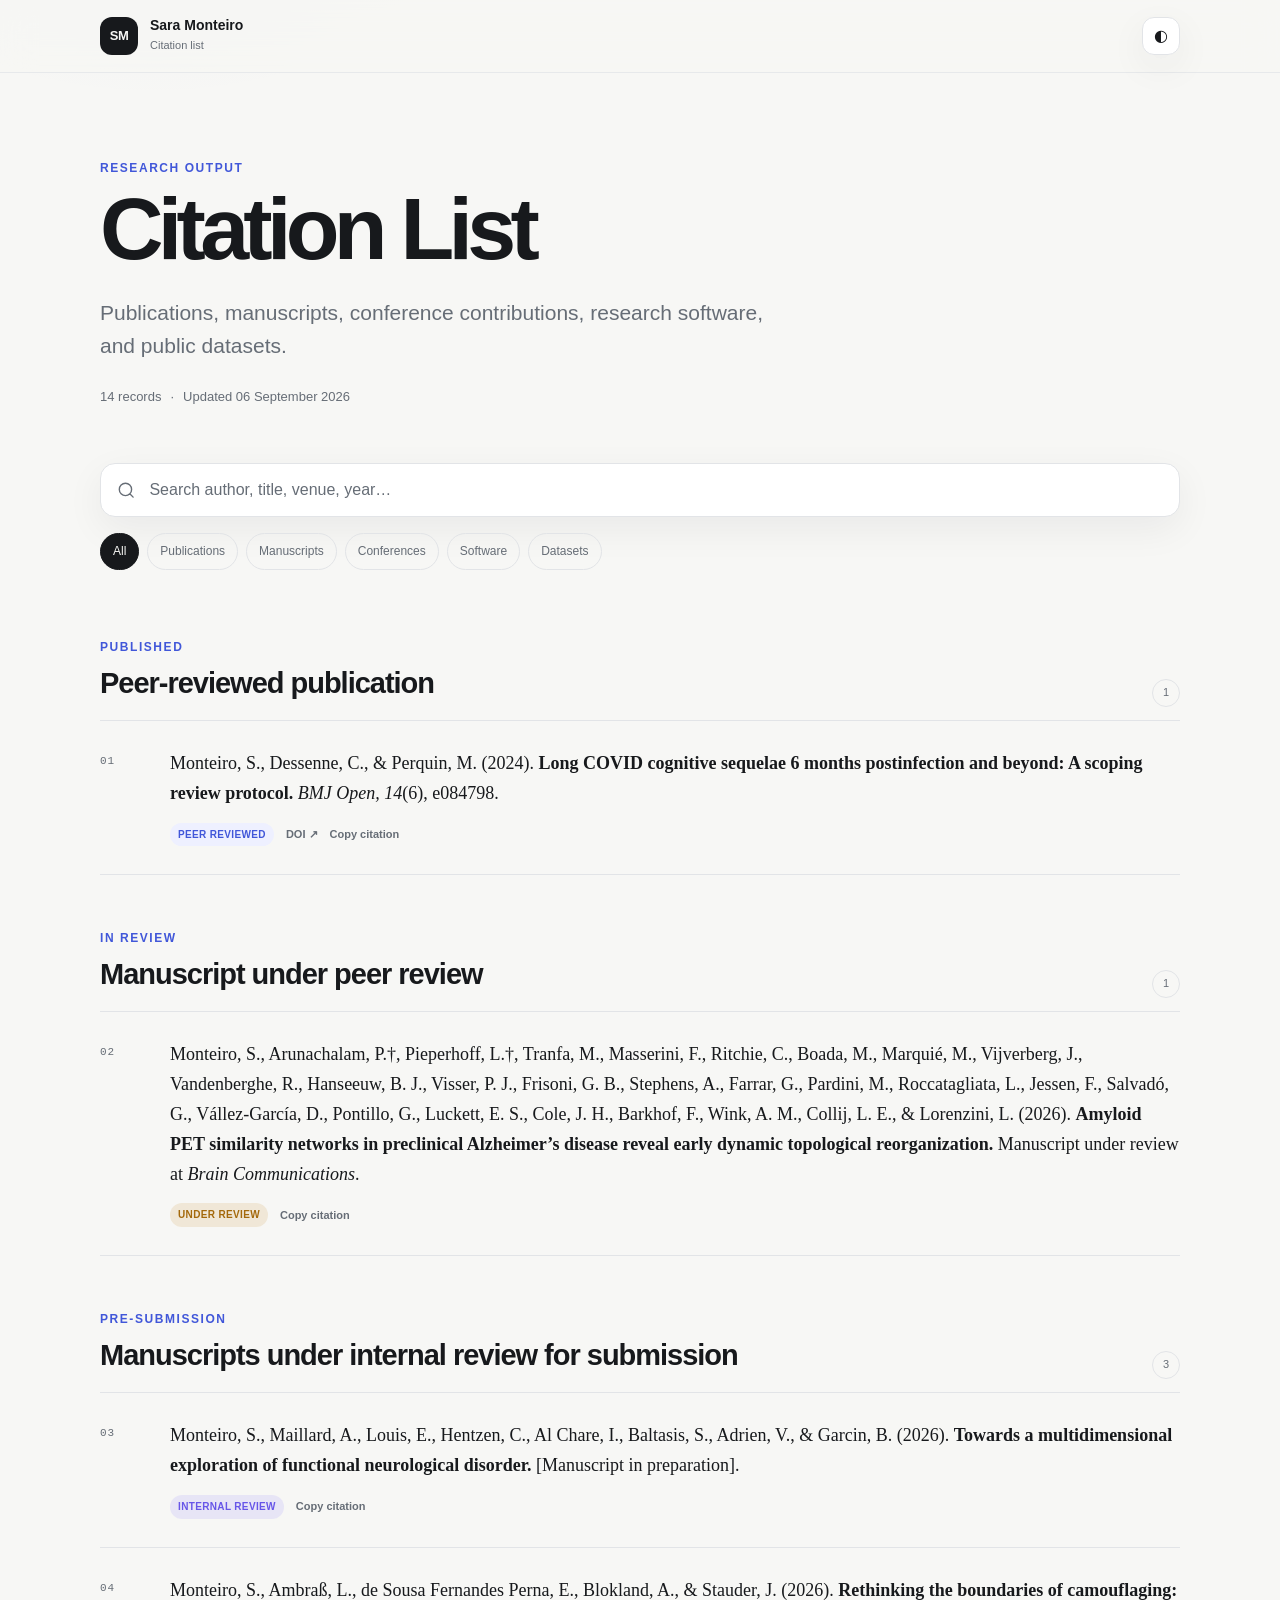
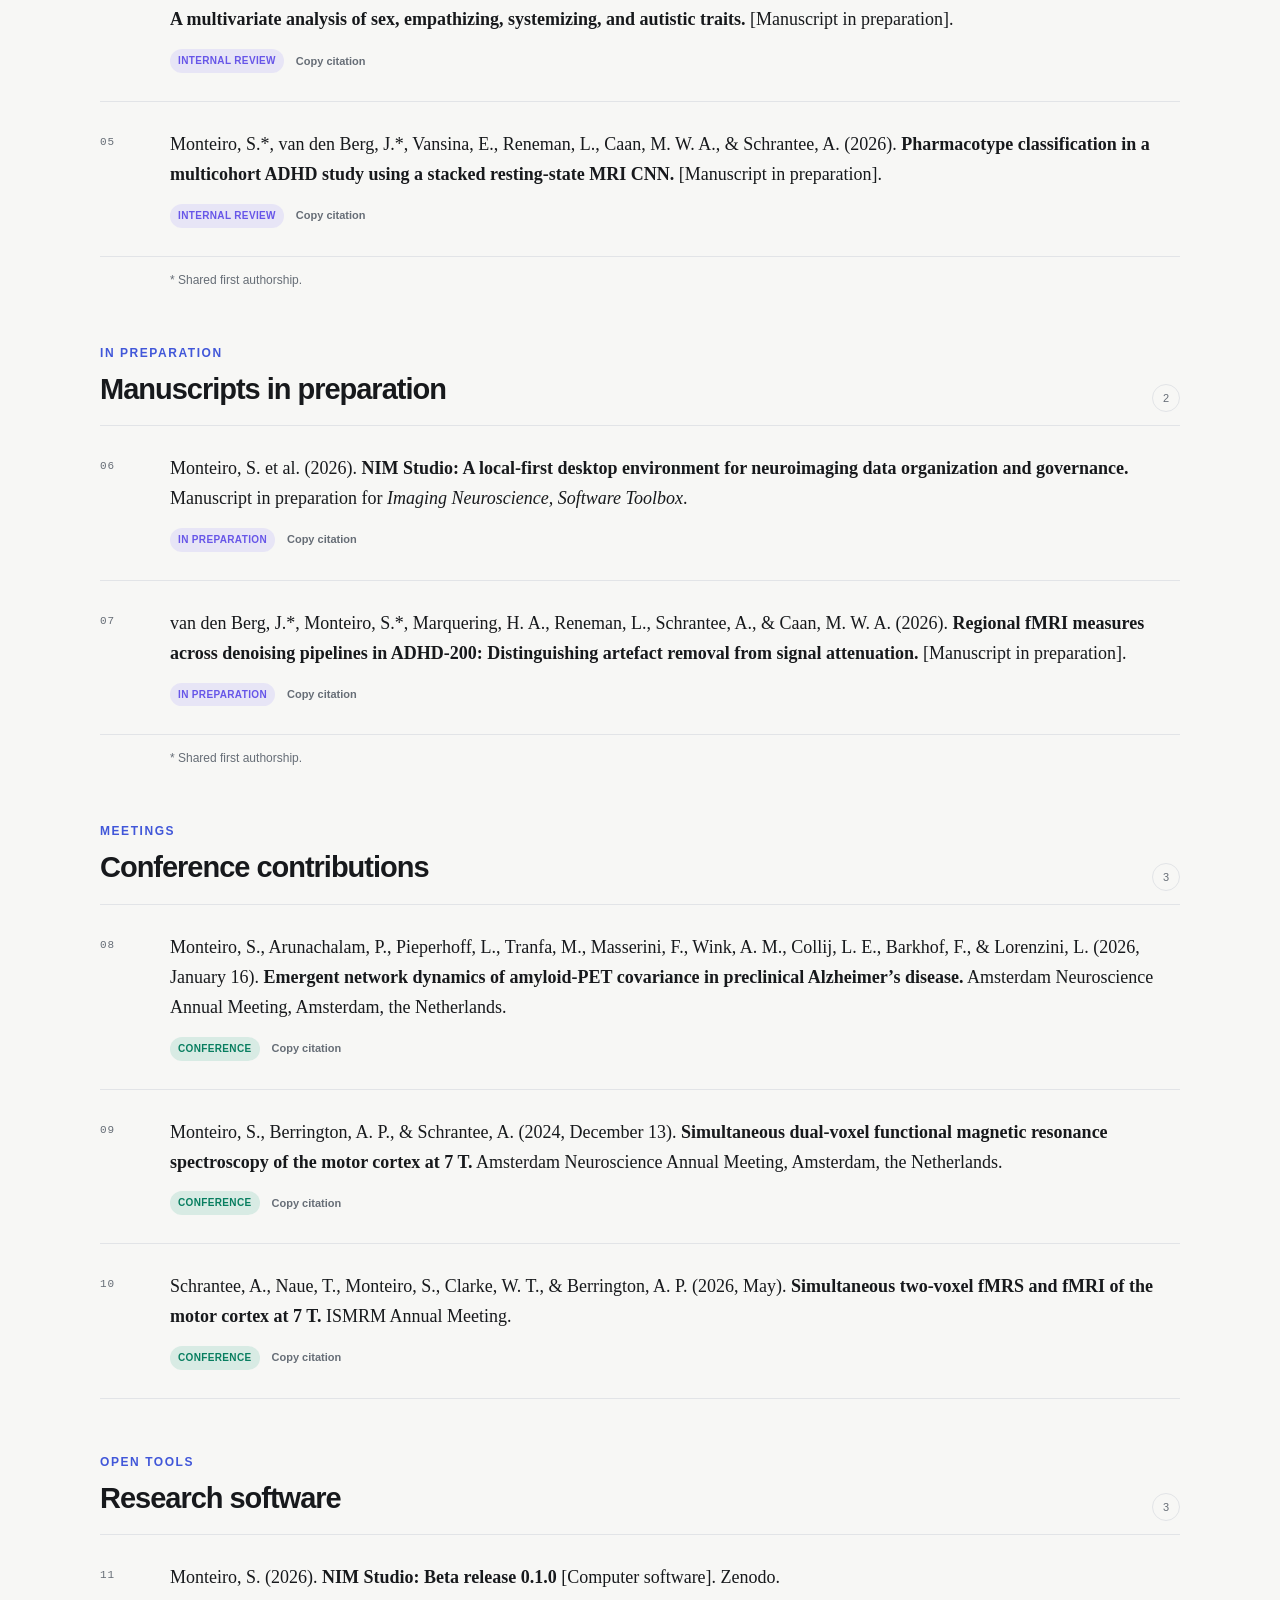
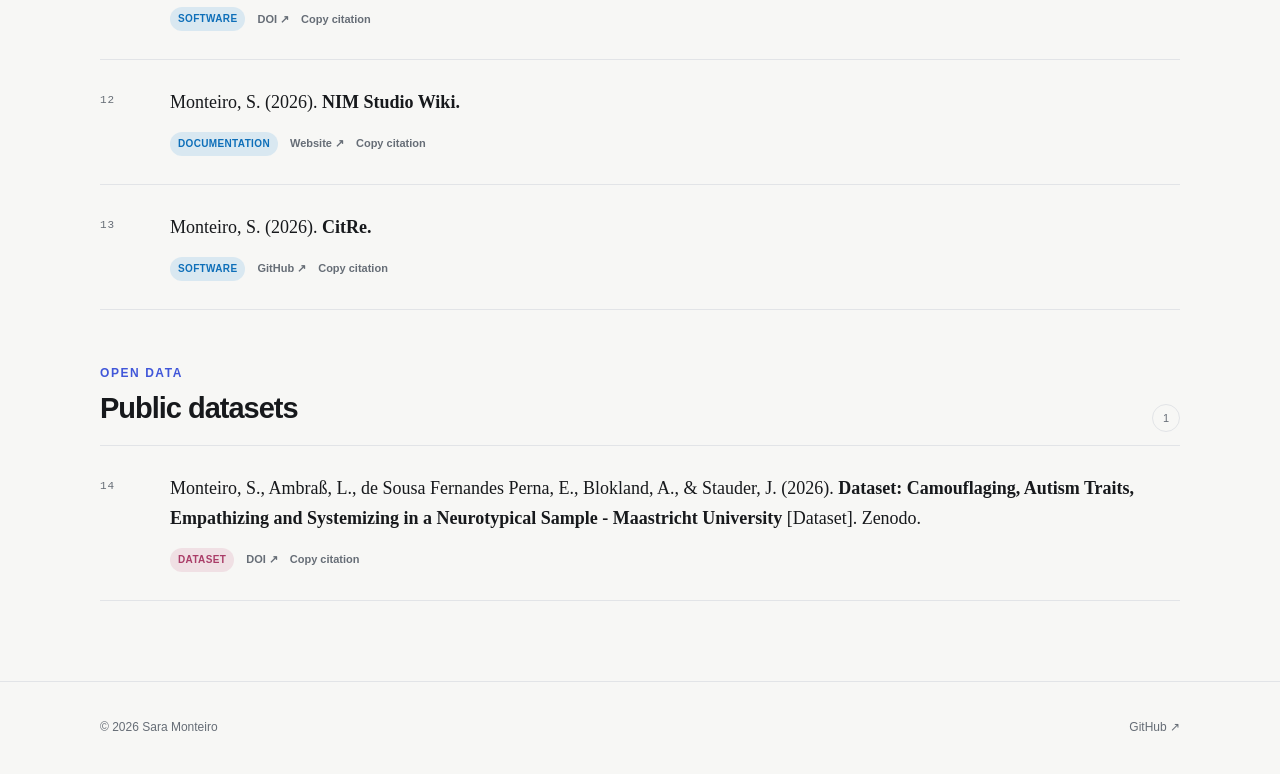
==== index.html @ 2ef31546 "Add files via upload" ====
<!doctype html>
<html lang="en">
<head>
  <meta charset="utf-8">
  <meta name="viewport" content="width=device-width, initial-scale=1">
  <meta name="description" content="Citation list for Sara Monteiro: publications, manuscripts, conference contributions, research software, and public datasets.">
  <meta name="author" content="Sara Monteiro">
  <meta name="theme-color" content="#0b0d10">
  <title>Sara Monteiro — Citation List</title>
  <link rel="stylesheet" href="./styles.css">
</head>
<body>
  <header class="site-header">
    <div class="wrap header-inner">
      <a class="brand" href="#top" aria-label="Citation list home">
        <span class="brand-mark" aria-hidden="true">SM</span>
        <span>
          <strong>Sara Monteiro</strong>
          <small>Citation list</small>
        </span>
      </a>
      <button class="theme-toggle" type="button" aria-label="Toggle color theme" title="Toggle color theme">◐</button>
    </div>
  </header>

  <main id="top" class="wrap">
    <section class="hero">
      <p class="eyebrow">Research output</p>
      <h1>Citation List</h1>
      <p class="lede">
        Publications, manuscripts, conference contributions, research software, and public datasets.
      </p>
      <div class="hero-meta">
        <span>14 records</span>
        <span aria-hidden="true">·</span>
        <span>Updated 06 September 2026</span>
      </div>
    </section>

    <section class="controls" aria-label="Citation controls">
      <label class="search">
        <span class="sr-only">Search citations</span>
        <svg viewBox="0 0 24 24" aria-hidden="true"><path d="m21 21-4.35-4.35m2.35-5.65A8 8 0 1 1 3 11a8 8 0 0 1 16 0Z"/></svg>
        <input id="search-input" type="search" placeholder="Search author, title, venue, year…" autocomplete="off">
      </label>

      <div class="filters" role="group" aria-label="Filter citations">
        <button class="filter active" type="button" data-filter="all">All</button>
        <button class="filter" type="button" data-filter="publication">Publications</button>
        <button class="filter" type="button" data-filter="manuscript">Manuscripts</button>
        <button class="filter" type="button" data-filter="conference">Conferences</button>
        <button class="filter" type="button" data-filter="software">Software</button>
        <button class="filter" type="button" data-filter="dataset">Datasets</button>
      </div>
    </section>

    <div id="results-status" class="results-status" aria-live="polite"></div>

    <section class="citation-section" data-section="publication">
      <div class="section-heading">
        <div>
          <p class="section-kicker">Published</p>
          <h2>Peer-reviewed publication</h2>
        </div>
        <span class="section-count">1</span>
      </div>

      <article class="entry" data-category="publication">
        <div class="entry-index">01</div>
        <div class="entry-body">
          <p class="citation">Monteiro, S., Dessenne, C., &amp; Perquin, M. (2024). <strong>Long COVID cognitive sequelae 6 months postinfection and beyond: A scoping review protocol.</strong> <em>BMJ Open, 14</em>(6), e084798.</p>
          <div class="entry-meta">
            <span class="status published">Peer reviewed</span>
            <a href="https://doi.org/10.1136/bmjopen-2024-084798" target="_blank" rel="noopener">DOI ↗</a>
            <button class="copy-btn" type="button">Copy citation</button>
          </div>
        </div>
      </article>
    </section>

    <section class="citation-section" data-section="manuscript">
      <div class="section-heading">
        <div>
          <p class="section-kicker">In review</p>
          <h2>Manuscript under peer review</h2>
        </div>
        <span class="section-count">1</span>
      </div>

      <article class="entry" data-category="manuscript">
        <div class="entry-index">02</div>
        <div class="entry-body">
          <p class="citation">Monteiro, S., Arunachalam, P.†, Pieperhoff, L.†, Tranfa, M., Masserini, F., Ritchie, C., Boada, M., Marquié, M., Vijverberg, J., Vandenberghe, R., Hanseeuw, B. J., Visser, P. J., Frisoni, G. B., Stephens, A., Farrar, G., Pardini, M., Roccatagliata, L., Jessen, F., Salvadó, G., Vállez-García, D., Pontillo, G., Luckett, E. S., Cole, J. H., Barkhof, F., Wink, A. M., Collij, L. E., &amp; Lorenzini, L. (2026). <strong>Amyloid PET similarity networks in preclinical Alzheimer’s disease reveal early dynamic topological reorganization.</strong> Manuscript under review at <em>Brain Communications</em>.</p>
          <div class="entry-meta">
            <span class="status review">Under review</span>
            <button class="copy-btn" type="button">Copy citation</button>
          </div>
        </div>
      </article>
    </section>

    <section class="citation-section" data-section="manuscript">
      <div class="section-heading">
        <div>
          <p class="section-kicker">Pre-submission</p>
          <h2>Manuscripts under internal review for submission</h2>
        </div>
        <span class="section-count">3</span>
      </div>

      <article class="entry" data-category="manuscript">
        <div class="entry-index">03</div>
        <div class="entry-body">
          <p class="citation">Monteiro, S., Maillard, A., Louis, E., Hentzen, C., Al Chare, I., Baltasis, S., Adrien, V., &amp; Garcin, B. (2026). <strong>Towards a multidimensional exploration of functional neurological disorder.</strong> [Manuscript in preparation].</p>
          <div class="entry-meta">
            <span class="status prep">Internal review</span>
            <button class="copy-btn" type="button">Copy citation</button>
          </div>
        </div>
      </article>

      <article class="entry" data-category="manuscript">
        <div class="entry-index">04</div>
        <div class="entry-body">
          <p class="citation">Monteiro, S., Ambraß, L., de Sousa Fernandes Perna, E., Blokland, A., &amp; Stauder, J. (2026). <strong>Rethinking the boundaries of camouflaging: A multivariate analysis of sex, empathizing, systemizing, and autistic traits.</strong> [Manuscript in preparation].</p>
          <div class="entry-meta">
            <span class="status prep">Internal review</span>
            <button class="copy-btn" type="button">Copy citation</button>
          </div>
        </div>
      </article>

      <article class="entry" data-category="manuscript">
        <div class="entry-index">05</div>
        <div class="entry-body">
          <p class="citation">Monteiro, S.*, van den Berg, J.*, Vansina, E., Reneman, L., Caan, M. W. A., &amp; Schrantee, A. (2026). <strong>Pharmacotype classification in a multicohort ADHD study using a stacked resting-state MRI CNN.</strong> [Manuscript in preparation].</p>
          <div class="entry-meta">
            <span class="status prep">Internal review</span>
            <button class="copy-btn" type="button">Copy citation</button>
          </div>
        </div>
      </article>
      <p class="note">* Shared first authorship.</p>
    </section>

    <section class="citation-section" data-section="manuscript">
      <div class="section-heading">
        <div>
          <p class="section-kicker">In preparation</p>
          <h2>Manuscripts in preparation</h2>
        </div>
        <span class="section-count">2</span>
      </div>

      <article class="entry" data-category="manuscript">
        <div class="entry-index">06</div>
        <div class="entry-body">
          <p class="citation">Monteiro, S. et al. (2026). <strong>NIM Studio: A local-first desktop environment for neuroimaging data organization and governance.</strong> Manuscript in preparation for <em>Imaging Neuroscience, Software Toolbox</em>.</p>
          <div class="entry-meta">
            <span class="status prep">In preparation</span>
            <button class="copy-btn" type="button">Copy citation</button>
          </div>
        </div>
      </article>

      <article class="entry" data-category="manuscript">
        <div class="entry-index">07</div>
        <div class="entry-body">
          <p class="citation">van den Berg, J.*, Monteiro, S.*, Marquering, H. A., Reneman, L., Schrantee, A., &amp; Caan, M. W. A. (2026). <strong>Regional fMRI measures across denoising pipelines in ADHD-200: Distinguishing artefact removal from signal attenuation.</strong> [Manuscript in preparation].</p>
          <div class="entry-meta">
            <span class="status prep">In preparation</span>
            <button class="copy-btn" type="button">Copy citation</button>
          </div>
        </div>
      </article>
      <p class="note">* Shared first authorship.</p>
    </section>

    <section class="citation-section" data-section="conference">
      <div class="section-heading">
        <div>
          <p class="section-kicker">Meetings</p>
          <h2>Conference contributions</h2>
        </div>
        <span class="section-count">3</span>
      </div>

      <article class="entry" data-category="conference">
        <div class="entry-index">08</div>
        <div class="entry-body">
          <p class="citation">Monteiro, S., Arunachalam, P., Pieperhoff, L., Tranfa, M., Masserini, F., Wink, A. M., Collij, L. E., Barkhof, F., &amp; Lorenzini, L. (2026, January 16). <strong>Emergent network dynamics of amyloid-PET covariance in preclinical Alzheimer’s disease.</strong> Amsterdam Neuroscience Annual Meeting, Amsterdam, the Netherlands.</p>
          <div class="entry-meta">
            <span class="status conference">Conference</span>
            <button class="copy-btn" type="button">Copy citation</button>
          </div>
        </div>
      </article>

      <article class="entry" data-category="conference">
        <div class="entry-index">09</div>
        <div class="entry-body">
          <p class="citation">Monteiro, S., Berrington, A. P., &amp; Schrantee, A. (2024, December 13). <strong>Simultaneous dual-voxel functional magnetic resonance spectroscopy of the motor cortex at 7 T.</strong> Amsterdam Neuroscience Annual Meeting, Amsterdam, the Netherlands.</p>
          <div class="entry-meta">
            <span class="status conference">Conference</span>
            <button class="copy-btn" type="button">Copy citation</button>
          </div>
        </div>
      </article>

      <article class="entry" data-category="conference">
        <div class="entry-index">10</div>
        <div class="entry-body">
          <p class="citation">Schrantee, A., Naue, T., Monteiro, S., Clarke, W. T., &amp; Berrington, A. P. (2026, May). <strong>Simultaneous two-voxel fMRS and fMRI of the motor cortex at 7 T.</strong> ISMRM Annual Meeting.</p>
          <div class="entry-meta">
            <span class="status conference">Conference</span>
            <button class="copy-btn" type="button">Copy citation</button>
          </div>
        </div>
      </article>
    </section>

    <section class="citation-section" data-section="software">
      <div class="section-heading">
        <div>
          <p class="section-kicker">Open tools</p>
          <h2>Research software</h2>
        </div>
        <span class="section-count">3</span>
      </div>

      <article class="entry" data-category="software">
        <div class="entry-index">11</div>
        <div class="entry-body">
          <p class="citation">Monteiro, S. (2026). <strong>NIM Studio: Beta release 0.1.0</strong> [Computer software]. Zenodo.</p>
          <div class="entry-meta">
            <span class="status software">Software</span>
            <a href="https://doi.org/10.5281/zenodo.21296291" target="_blank" rel="noopener">DOI ↗</a>
            <button class="copy-btn" type="button">Copy citation</button>
          </div>
        </div>
      </article>

      <article class="entry" data-category="software">
        <div class="entry-index">12</div>
        <div class="entry-body">
          <p class="citation">Monteiro, S. (2026). <strong>NIM Studio Wiki.</strong></p>
          <div class="entry-meta">
            <span class="status software">Documentation</span>
            <a href="https://nim-studio.readthedocs.io/en/latest/index.html" target="_blank" rel="noopener">Website ↗</a>
            <button class="copy-btn" type="button">Copy citation</button>
          </div>
        </div>
      </article>

      <article class="entry" data-category="software">
        <div class="entry-index">13</div>
        <div class="entry-body">
          <p class="citation">Monteiro, S. (2026). <strong>CitRe.</strong></p>
          <div class="entry-meta">
            <span class="status software">Software</span>
            <a href="https://github.com/CitRe-plugin" target="_blank" rel="noopener">GitHub ↗</a>
            <button class="copy-btn" type="button">Copy citation</button>
          </div>
        </div>
      </article>
    </section>

    <section class="citation-section" data-section="dataset">
      <div class="section-heading">
        <div>
          <p class="section-kicker">Open data</p>
          <h2>Public datasets</h2>
        </div>
        <span class="section-count">1</span>
      </div>

      <article class="entry" data-category="dataset">
        <div class="entry-index">14</div>
        <div class="entry-body">
          <p class="citation">Monteiro, S., Ambraß, L., de Sousa Fernandes Perna, E., Blokland, A., &amp; Stauder, J. (2026). <strong>Dataset: Camouflaging, Autism Traits, Empathizing and Systemizing in a Neurotypical Sample - Maastricht University</strong> [Dataset]. Zenodo.</p>
          <div class="entry-meta">
            <span class="status dataset">Dataset</span>
            <a href="https://doi.org/10.5281/zenodo.22423955" target="_blank" rel="noopener">DOI ↗</a>
            <button class="copy-btn" type="button">Copy citation</button>
          </div>
        </div>
      </article>
    </section>

    <div id="empty-state" class="empty-state" hidden>
      <strong>No citations found.</strong>
      <span>Try a different search term or filter.</span>
    </div>
  </main>

  <footer class="site-footer">
    <div class="wrap footer-inner">
      <span>© 2026 Sara Monteiro</span>
      <a href="https://github.com/monteiro-sara" target="_blank" rel="noopener">GitHub ↗</a>
    </div>
  </footer>

  <div class="toast" role="status" aria-live="polite" aria-atomic="true">Citation copied</div>
  <script src="./script.js"></script>
</body>
</html>
---- styles.css ----
:root {
  --bg: #f7f7f5;
  --panel: #ffffff;
  --text: #17191c;
  --muted: #666d76;
  --line: #e2e4e7;
  --accent: #4157d9;
  --accent-soft: #eef0ff;
  --shadow: 0 12px 38px rgba(20, 25, 35, .06);
  --radius: 18px;
  color-scheme: light;
}

html[data-theme="dark"] {
  --bg: #0b0d10;
  --panel: #111419;
  --text: #edf0f5;
  --muted: #9aa2ad;
  --line: #242a33;
  --accent: #8c9cff;
  --accent-soft: #1a2144;
  --shadow: 0 14px 48px rgba(0, 0, 0, .28);
  color-scheme: dark;
}

* { box-sizing: border-box; }

html {
  scroll-behavior: smooth;
  background: var(--bg);
}

body {
  margin: 0;
  min-height: 100vh;
  background:
    radial-gradient(circle at 12% -10%, color-mix(in srgb, var(--accent) 12%, transparent), transparent 31rem),
    var(--bg);
  color: var(--text);
  font-family: Inter, ui-sans-serif, -apple-system, BlinkMacSystemFont, "Segoe UI", Roboto, Helvetica, Arial, sans-serif;
  line-height: 1.58;
  -webkit-font-smoothing: antialiased;
}

a { color: inherit; }

button, input { font: inherit; }

button { color: inherit; }

.wrap {
  width: min(1080px, calc(100% - 40px));
  margin: 0 auto;
}

.site-header {
  position: sticky;
  top: 0;
  z-index: 20;
  border-bottom: 1px solid color-mix(in srgb, var(--line) 74%, transparent);
  background: color-mix(in srgb, var(--bg) 82%, transparent);
  backdrop-filter: blur(16px);
}

.header-inner {
  min-height: 72px;
  display: flex;
  align-items: center;
  justify-content: space-between;
}

.brand {
  display: inline-flex;
  align-items: center;
  gap: 12px;
  color: inherit;
  text-decoration: none;
}

.brand-mark {
  width: 38px;
  height: 38px;
  display: grid;
  place-items: center;
  border-radius: 12px;
  background: var(--text);
  color: var(--bg);
  font-weight: 800;
  letter-spacing: -.04em;
  font-size: 13px;
}

.brand strong, .brand small { display: block; }
.brand strong { font-size: 14px; line-height: 1.1; }
.brand small { margin-top: 4px; color: var(--muted); font-size: 11px; }

.theme-toggle {
  width: 38px;
  height: 38px;
  border: 1px solid var(--line);
  border-radius: 12px;
  background: var(--panel);
  cursor: pointer;
  box-shadow: var(--shadow);
}

.hero {
  padding: 86px 0 56px;
  max-width: 820px;
}

.eyebrow, .section-kicker {
  margin: 0 0 8px;
  color: var(--accent);
  font-size: 12px;
  font-weight: 800;
  text-transform: uppercase;
  letter-spacing: .13em;
}

h1 {
  margin: 0;
  font-size: clamp(46px, 8vw, 88px);
  line-height: .98;
  letter-spacing: -.065em;
}

.lede {
  max-width: 700px;
  margin: 24px 0 0;
  color: var(--muted);
  font-size: clamp(17px, 2.2vw, 21px);
}

.hero-meta {
  display: flex;
  flex-wrap: wrap;
  gap: 9px;
  margin-top: 24px;
  color: var(--muted);
  font-size: 13px;
}

.controls {
  display: grid;
  gap: 16px;
  margin-bottom: 34px;
}

.search {
  height: 54px;
  display: flex;
  align-items: center;
  gap: 12px;
  padding: 0 16px;
  border: 1px solid var(--line);
  border-radius: 15px;
  background: var(--panel);
  box-shadow: var(--shadow);
}

.search svg {
  width: 19px;
  fill: none;
  stroke: var(--muted);
  stroke-width: 1.8;
  stroke-linecap: round;
}

.search input {
  width: 100%;
  border: 0;
  outline: 0;
  background: transparent;
  color: var(--text);
}

.search input::placeholder { color: var(--muted); }

.filters {
  display: flex;
  flex-wrap: wrap;
  gap: 8px;
}

.filter {
  padding: 8px 12px;
  border: 1px solid var(--line);
  border-radius: 999px;
  background: transparent;
  color: var(--muted);
  font-size: 12px;
  cursor: pointer;
  transition: 160ms ease;
}

.filter:hover {
  border-color: color-mix(in srgb, var(--accent) 48%, var(--line));
  color: var(--text);
}

.filter.active {
  border-color: var(--text);
  background: var(--text);
  color: var(--bg);
}

.results-status {
  min-height: 20px;
  margin-bottom: 14px;
  color: var(--muted);
  font-size: 12px;
}

.citation-section {
  margin: 0 0 54px;
}

.section-heading {
  display: flex;
  align-items: end;
  justify-content: space-between;
  gap: 20px;
  padding-bottom: 13px;
  border-bottom: 1px solid var(--line);
}

.section-heading h2 {
  margin: 0;
  font-size: clamp(21px, 3vw, 29px);
  letter-spacing: -.035em;
}

.section-kicker { margin-bottom: 4px; }

.section-count {
  min-width: 28px;
  height: 28px;
  display: grid;
  place-items: center;
  border: 1px solid var(--line);
  border-radius: 999px;
  color: var(--muted);
  font-size: 11px;
}

.entry {
  display: grid;
  grid-template-columns: 52px minmax(0, 1fr);
  gap: 18px;
  padding: 28px 0;
  border-bottom: 1px solid var(--line);
}

.entry-index {
  color: var(--muted);
  font: 500 11px/1.4 ui-monospace, SFMono-Regular, Menlo, Consolas, monospace;
  letter-spacing: .08em;
  padding-top: 5px;
}

.citation {
  margin: 0;
  font-family: Georgia, "Times New Roman", serif;
  font-size: clamp(16px, 2vw, 18px);
  line-height: 1.66;
}

.citation strong { font-weight: 700; }

.entry-meta {
  display: flex;
  flex-wrap: wrap;
  align-items: center;
  gap: 8px 12px;
  margin-top: 14px;
}

.entry-meta a,
.copy-btn {
  border: 0;
  background: transparent;
  padding: 0;
  color: var(--muted);
  font-size: 11px;
  font-weight: 700;
  text-decoration: none;
  cursor: pointer;
}

.entry-meta a:hover,
.copy-btn:hover {
  color: var(--accent);
}

.status {
  padding: 4px 8px;
  border-radius: 999px;
  font-size: 10px;
  font-weight: 800;
  letter-spacing: .035em;
  text-transform: uppercase;
  background: var(--accent-soft);
  color: var(--accent);
}

.status.review { background: color-mix(in srgb, #c48620 14%, transparent); color: #a4690c; }
.status.prep { background: color-mix(in srgb, #7d6bff 13%, transparent); color: #6756e8; }
.status.conference { background: color-mix(in srgb, #0a9e77 13%, transparent); color: #087e60; }
.status.software { background: color-mix(in srgb, #1281d9 13%, transparent); color: #0e6fb9; }
.status.dataset { background: color-mix(in srgb, #c34a77 13%, transparent); color: #aa3d68; }

html[data-theme="dark"] .status.review { color: #e9b968; }
html[data-theme="dark"] .status.prep { color: #b2a7ff; }
html[data-theme="dark"] .status.conference { color: #6ed9b9; }
html[data-theme="dark"] .status.software { color: #74baf0; }
html[data-theme="dark"] .status.dataset { color: #ef91b7; }

.note {
  margin: 14px 0 0 70px;
  color: var(--muted);
  font-size: 12px;
}

.empty-state {
  padding: 60px 20px 100px;
  text-align: center;
  color: var(--muted);
}
.empty-state strong, .empty-state span { display: block; }
.empty-state strong { color: var(--text); font-size: 18px; }
.empty-state span { margin-top: 5px; font-size: 13px; }

.site-footer {
  margin-top: 80px;
  border-top: 1px solid var(--line);
  color: var(--muted);
  font-size: 12px;
}

.footer-inner {
  min-height: 92px;
  display: flex;
  align-items: center;
  justify-content: space-between;
  gap: 20px;
}

.footer-inner a {
  color: var(--muted);
  text-decoration: none;
}
.footer-inner a:hover { color: var(--text); }

.toast {
  position: fixed;
  right: 22px;
  bottom: 22px;
  z-index: 30;
  transform: translateY(10px);
  opacity: 0;
  pointer-events: none;
  padding: 10px 13px;
  border: 1px solid var(--line);
  border-radius: 10px;
  background: var(--text);
  color: var(--bg);
  box-shadow: var(--shadow);
  font-size: 12px;
  transition: 180ms ease;
}

.toast.show {
  opacity: 1;
  transform: translateY(0);
}

.sr-only {
  position: absolute;
  width: 1px;
  height: 1px;
  padding: 0;
  margin: -1px;
  overflow: hidden;
  clip: rect(0, 0, 0, 0);
  white-space: nowrap;
  border: 0;
}

[hidden] { display: none !important; }

@media (max-width: 640px) {
  .wrap { width: min(100% - 28px, 1080px); }
  .hero { padding-top: 58px; }
  .entry { grid-template-columns: 34px minmax(0, 1fr); gap: 10px; }
  .note { margin-left: 44px; }
  .footer-inner { min-height: 82px; }
}
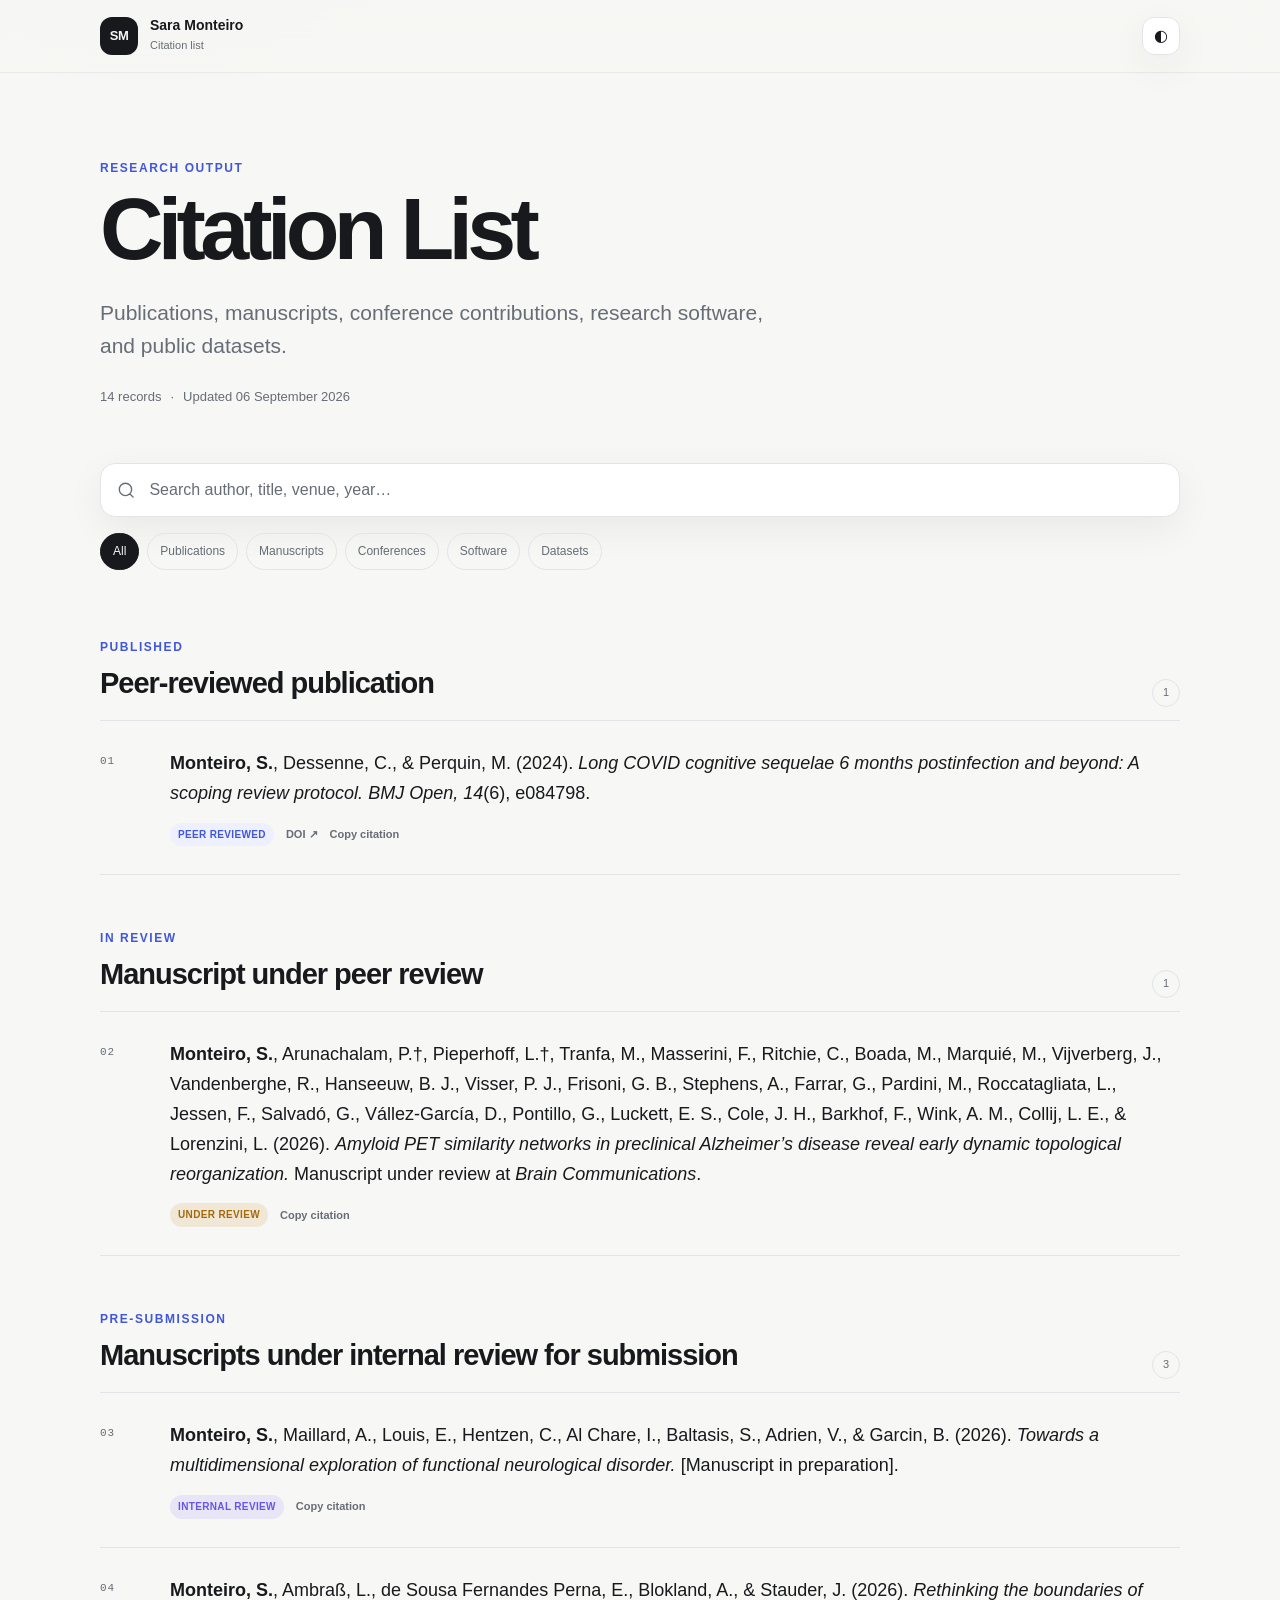
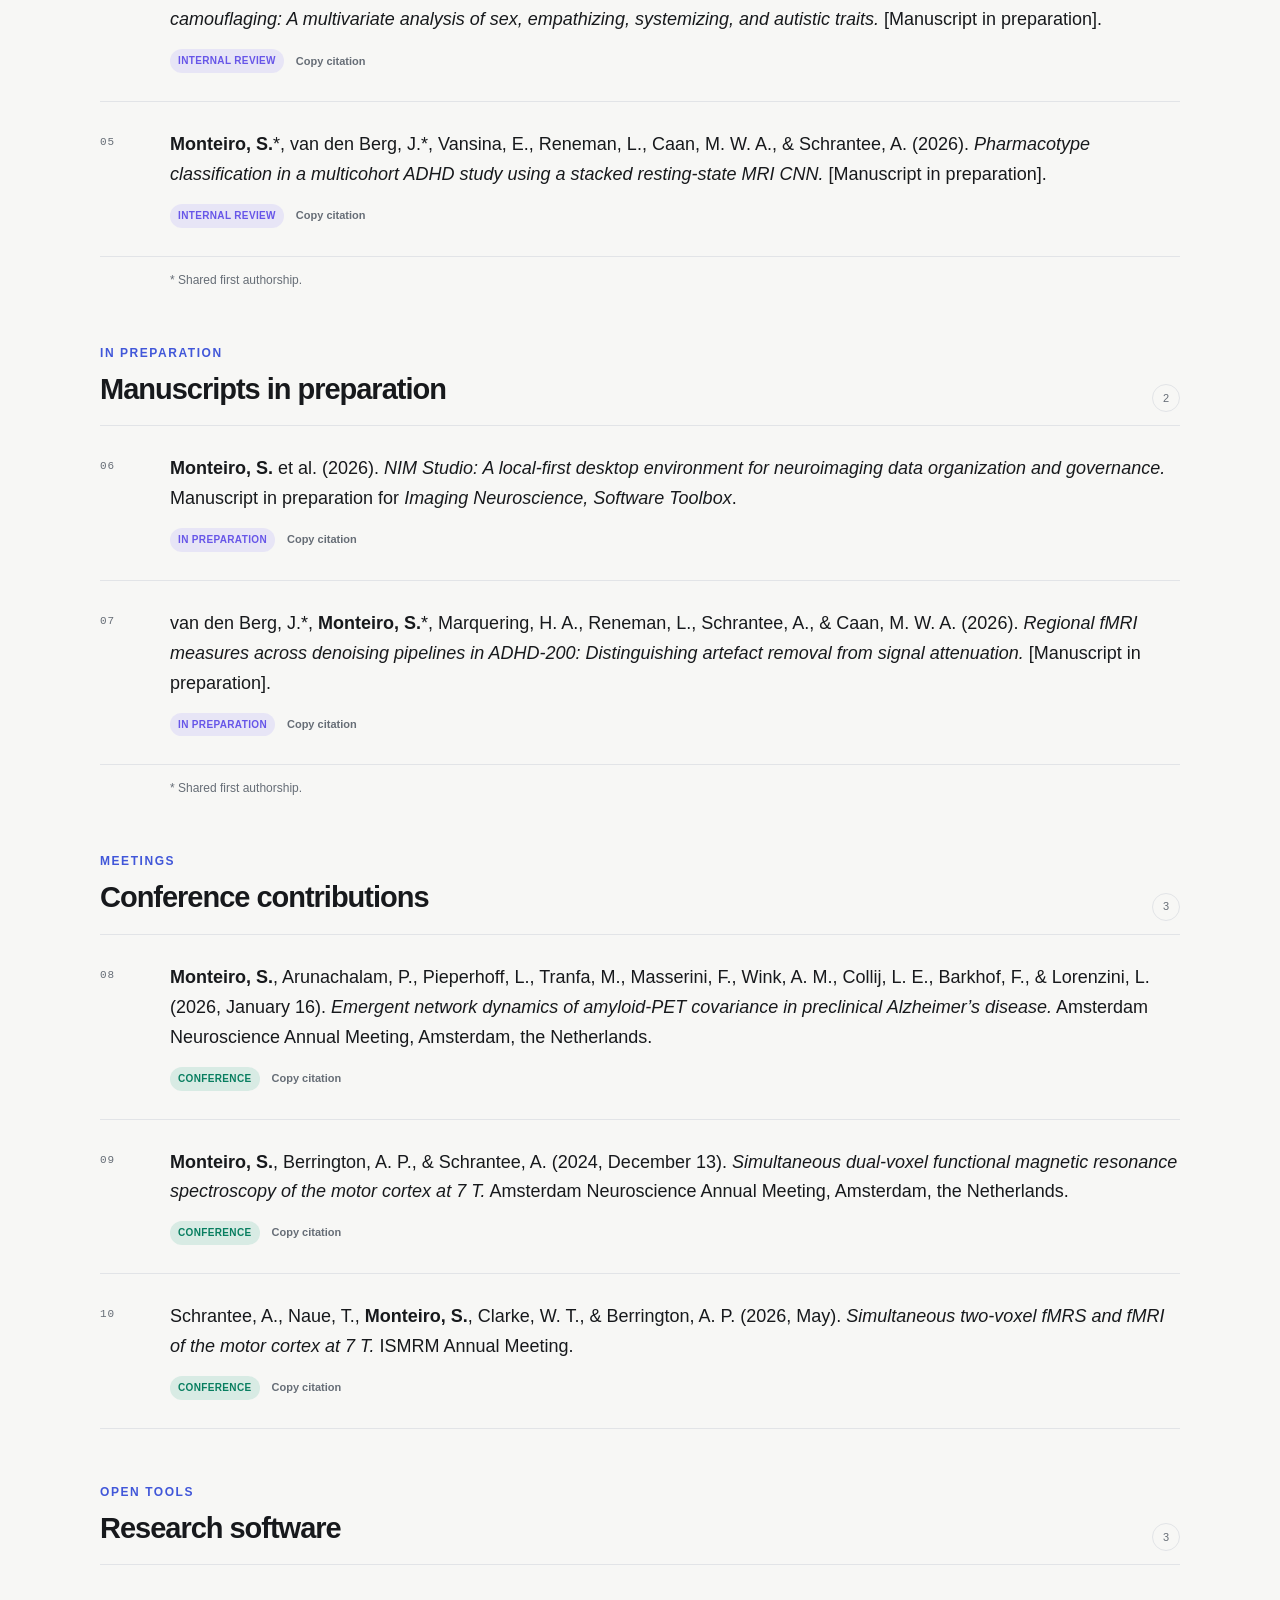
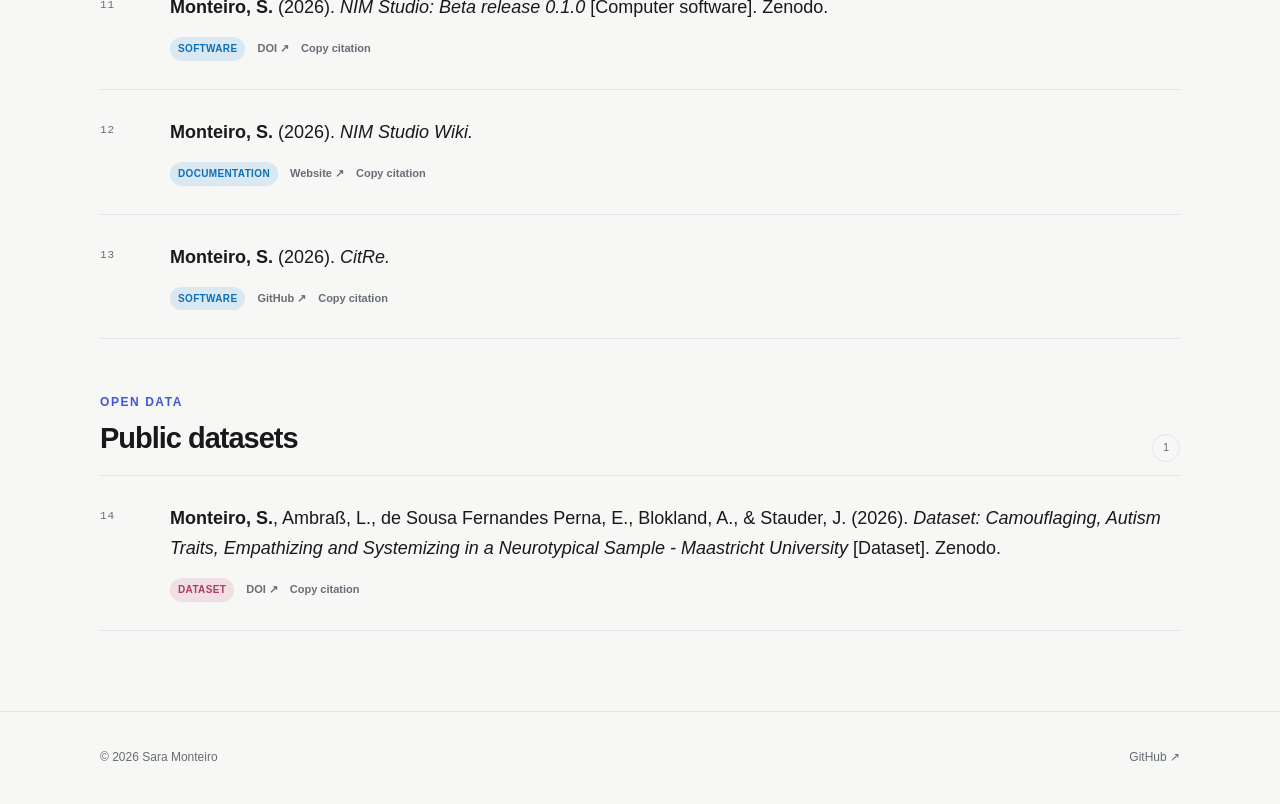
==== commit a90ec246: "Add files via upload" ====
--- a/index.html
+++ b/index.html
@@ -68,7 +68,7 @@
       <article class="entry" data-category="publication">
         <div class="entry-index">01</div>
         <div class="entry-body">
-          <p class="citation">Monteiro, S., Dessenne, C., &amp; Perquin, M. (2024). <strong>Long COVID cognitive sequelae 6 months postinfection and beyond: A scoping review protocol.</strong> <em>BMJ Open, 14</em>(6), e084798.</p>
+          <p class="citation"><strong class="self-author">Monteiro, S.</strong>, Dessenne, C., &amp; Perquin, M. (2024). <em class="work-title">Long COVID cognitive sequelae 6 months postinfection and beyond: A scoping review protocol.</em> <em>BMJ Open, 14</em>(6), e084798.</p>
           <div class="entry-meta">
             <span class="status published">Peer reviewed</span>
             <a href="https://doi.org/10.1136/bmjopen-2024-084798" target="_blank" rel="noopener">DOI ↗</a>
@@ -90,7 +90,7 @@
       <article class="entry" data-category="manuscript">
         <div class="entry-index">02</div>
         <div class="entry-body">
-          <p class="citation">Monteiro, S., Arunachalam, P.†, Pieperhoff, L.†, Tranfa, M., Masserini, F., Ritchie, C., Boada, M., Marquié, M., Vijverberg, J., Vandenberghe, R., Hanseeuw, B. J., Visser, P. J., Frisoni, G. B., Stephens, A., Farrar, G., Pardini, M., Roccatagliata, L., Jessen, F., Salvadó, G., Vállez-García, D., Pontillo, G., Luckett, E. S., Cole, J. H., Barkhof, F., Wink, A. M., Collij, L. E., &amp; Lorenzini, L. (2026). <strong>Amyloid PET similarity networks in preclinical Alzheimer’s disease reveal early dynamic topological reorganization.</strong> Manuscript under review at <em>Brain Communications</em>.</p>
+          <p class="citation"><strong class="self-author">Monteiro, S.</strong>, Arunachalam, P.†, Pieperhoff, L.†, Tranfa, M., Masserini, F., Ritchie, C., Boada, M., Marquié, M., Vijverberg, J., Vandenberghe, R., Hanseeuw, B. J., Visser, P. J., Frisoni, G. B., Stephens, A., Farrar, G., Pardini, M., Roccatagliata, L., Jessen, F., Salvadó, G., Vállez-García, D., Pontillo, G., Luckett, E. S., Cole, J. H., Barkhof, F., Wink, A. M., Collij, L. E., &amp; Lorenzini, L. (2026). <em class="work-title">Amyloid PET similarity networks in preclinical Alzheimer’s disease reveal early dynamic topological reorganization.</em> Manuscript under review at <em>Brain Communications</em>.</p>
           <div class="entry-meta">
             <span class="status review">Under review</span>
             <button class="copy-btn" type="button">Copy citation</button>
@@ -111,7 +111,7 @@
       <article class="entry" data-category="manuscript">
         <div class="entry-index">03</div>
         <div class="entry-body">
-          <p class="citation">Monteiro, S., Maillard, A., Louis, E., Hentzen, C., Al Chare, I., Baltasis, S., Adrien, V., &amp; Garcin, B. (2026). <strong>Towards a multidimensional exploration of functional neurological disorder.</strong> [Manuscript in preparation].</p>
+          <p class="citation"><strong class="self-author">Monteiro, S.</strong>, Maillard, A., Louis, E., Hentzen, C., Al Chare, I., Baltasis, S., Adrien, V., &amp; Garcin, B. (2026). <em class="work-title">Towards a multidimensional exploration of functional neurological disorder.</em> [Manuscript in preparation].</p>
           <div class="entry-meta">
             <span class="status prep">Internal review</span>
             <button class="copy-btn" type="button">Copy citation</button>
@@ -122,7 +122,7 @@
       <article class="entry" data-category="manuscript">
         <div class="entry-index">04</div>
         <div class="entry-body">
-          <p class="citation">Monteiro, S., Ambraß, L., de Sousa Fernandes Perna, E., Blokland, A., &amp; Stauder, J. (2026). <strong>Rethinking the boundaries of camouflaging: A multivariate analysis of sex, empathizing, systemizing, and autistic traits.</strong> [Manuscript in preparation].</p>
+          <p class="citation"><strong class="self-author">Monteiro, S.</strong>, Ambraß, L., de Sousa Fernandes Perna, E., Blokland, A., &amp; Stauder, J. (2026). <em class="work-title">Rethinking the boundaries of camouflaging: A multivariate analysis of sex, empathizing, systemizing, and autistic traits.</em> [Manuscript in preparation].</p>
           <div class="entry-meta">
             <span class="status prep">Internal review</span>
             <button class="copy-btn" type="button">Copy citation</button>
@@ -133,7 +133,7 @@
       <article class="entry" data-category="manuscript">
         <div class="entry-index">05</div>
         <div class="entry-body">
-          <p class="citation">Monteiro, S.*, van den Berg, J.*, Vansina, E., Reneman, L., Caan, M. W. A., &amp; Schrantee, A. (2026). <strong>Pharmacotype classification in a multicohort ADHD study using a stacked resting-state MRI CNN.</strong> [Manuscript in preparation].</p>
+          <p class="citation"><strong class="self-author">Monteiro, S.</strong>*, van den Berg, J.*, Vansina, E., Reneman, L., Caan, M. W. A., &amp; Schrantee, A. (2026). <em class="work-title">Pharmacotype classification in a multicohort ADHD study using a stacked resting-state MRI CNN.</em> [Manuscript in preparation].</p>
           <div class="entry-meta">
             <span class="status prep">Internal review</span>
             <button class="copy-btn" type="button">Copy citation</button>
@@ -155,7 +155,7 @@
       <article class="entry" data-category="manuscript">
         <div class="entry-index">06</div>
         <div class="entry-body">
-          <p class="citation">Monteiro, S. et al. (2026). <strong>NIM Studio: A local-first desktop environment for neuroimaging data organization and governance.</strong> Manuscript in preparation for <em>Imaging Neuroscience, Software Toolbox</em>.</p>
+          <p class="citation"><strong class="self-author">Monteiro, S.</strong> et al. (2026). <em class="work-title">NIM Studio: A local-first desktop environment for neuroimaging data organization and governance.</em> Manuscript in preparation for <em>Imaging Neuroscience, Software Toolbox</em>.</p>
           <div class="entry-meta">
             <span class="status prep">In preparation</span>
             <button class="copy-btn" type="button">Copy citation</button>
@@ -166,7 +166,7 @@
       <article class="entry" data-category="manuscript">
         <div class="entry-index">07</div>
         <div class="entry-body">
-          <p class="citation">van den Berg, J.*, Monteiro, S.*, Marquering, H. A., Reneman, L., Schrantee, A., &amp; Caan, M. W. A. (2026). <strong>Regional fMRI measures across denoising pipelines in ADHD-200: Distinguishing artefact removal from signal attenuation.</strong> [Manuscript in preparation].</p>
+          <p class="citation">van den Berg, J.*, <strong class="self-author">Monteiro, S.</strong>*, Marquering, H. A., Reneman, L., Schrantee, A., &amp; Caan, M. W. A. (2026). <em class="work-title">Regional fMRI measures across denoising pipelines in ADHD-200: Distinguishing artefact removal from signal attenuation.</em> [Manuscript in preparation].</p>
           <div class="entry-meta">
             <span class="status prep">In preparation</span>
             <button class="copy-btn" type="button">Copy citation</button>
@@ -188,7 +188,7 @@
       <article class="entry" data-category="conference">
         <div class="entry-index">08</div>
         <div class="entry-body">
-          <p class="citation">Monteiro, S., Arunachalam, P., Pieperhoff, L., Tranfa, M., Masserini, F., Wink, A. M., Collij, L. E., Barkhof, F., &amp; Lorenzini, L. (2026, January 16). <strong>Emergent network dynamics of amyloid-PET covariance in preclinical Alzheimer’s disease.</strong> Amsterdam Neuroscience Annual Meeting, Amsterdam, the Netherlands.</p>
+          <p class="citation"><strong class="self-author">Monteiro, S.</strong>, Arunachalam, P., Pieperhoff, L., Tranfa, M., Masserini, F., Wink, A. M., Collij, L. E., Barkhof, F., &amp; Lorenzini, L. (2026, January 16). <em class="work-title">Emergent network dynamics of amyloid-PET covariance in preclinical Alzheimer’s disease.</em> Amsterdam Neuroscience Annual Meeting, Amsterdam, the Netherlands.</p>
           <div class="entry-meta">
             <span class="status conference">Conference</span>
             <button class="copy-btn" type="button">Copy citation</button>
@@ -199,7 +199,7 @@
       <article class="entry" data-category="conference">
         <div class="entry-index">09</div>
         <div class="entry-body">
-          <p class="citation">Monteiro, S., Berrington, A. P., &amp; Schrantee, A. (2024, December 13). <strong>Simultaneous dual-voxel functional magnetic resonance spectroscopy of the motor cortex at 7 T.</strong> Amsterdam Neuroscience Annual Meeting, Amsterdam, the Netherlands.</p>
+          <p class="citation"><strong class="self-author">Monteiro, S.</strong>, Berrington, A. P., &amp; Schrantee, A. (2024, December 13). <em class="work-title">Simultaneous dual-voxel functional magnetic resonance spectroscopy of the motor cortex at 7 T.</em> Amsterdam Neuroscience Annual Meeting, Amsterdam, the Netherlands.</p>
           <div class="entry-meta">
             <span class="status conference">Conference</span>
             <button class="copy-btn" type="button">Copy citation</button>
@@ -210,7 +210,7 @@
       <article class="entry" data-category="conference">
         <div class="entry-index">10</div>
         <div class="entry-body">
-          <p class="citation">Schrantee, A., Naue, T., Monteiro, S., Clarke, W. T., &amp; Berrington, A. P. (2026, May). <strong>Simultaneous two-voxel fMRS and fMRI of the motor cortex at 7 T.</strong> ISMRM Annual Meeting.</p>
+          <p class="citation">Schrantee, A., Naue, T., <strong class="self-author">Monteiro, S.</strong>, Clarke, W. T., &amp; Berrington, A. P. (2026, May). <em class="work-title">Simultaneous two-voxel fMRS and fMRI of the motor cortex at 7 T.</em> ISMRM Annual Meeting.</p>
           <div class="entry-meta">
             <span class="status conference">Conference</span>
             <button class="copy-btn" type="button">Copy citation</button>
@@ -231,7 +231,7 @@
       <article class="entry" data-category="software">
         <div class="entry-index">11</div>
         <div class="entry-body">
-          <p class="citation">Monteiro, S. (2026). <strong>NIM Studio: Beta release 0.1.0</strong> [Computer software]. Zenodo.</p>
+          <p class="citation"><strong class="self-author">Monteiro, S.</strong> (2026). <em class="work-title">NIM Studio: Beta release 0.1.0</em> [Computer software]. Zenodo.</p>
           <div class="entry-meta">
             <span class="status software">Software</span>
             <a href="https://doi.org/10.5281/zenodo.21296291" target="_blank" rel="noopener">DOI ↗</a>
@@ -243,7 +243,7 @@
       <article class="entry" data-category="software">
         <div class="entry-index">12</div>
         <div class="entry-body">
-          <p class="citation">Monteiro, S. (2026). <strong>NIM Studio Wiki.</strong></p>
+          <p class="citation"><strong class="self-author">Monteiro, S.</strong> (2026). <em class="work-title">NIM Studio Wiki.</em></p>
           <div class="entry-meta">
             <span class="status software">Documentation</span>
             <a href="https://nim-studio.readthedocs.io/en/latest/index.html" target="_blank" rel="noopener">Website ↗</a>
@@ -255,7 +255,7 @@
       <article class="entry" data-category="software">
         <div class="entry-index">13</div>
         <div class="entry-body">
-          <p class="citation">Monteiro, S. (2026). <strong>CitRe.</strong></p>
+          <p class="citation"><strong class="self-author">Monteiro, S.</strong> (2026). <em class="work-title">CitRe.</em></p>
           <div class="entry-meta">
             <span class="status software">Software</span>
             <a href="https://github.com/CitRe-plugin" target="_blank" rel="noopener">GitHub ↗</a>
@@ -277,7 +277,7 @@
       <article class="entry" data-category="dataset">
         <div class="entry-index">14</div>
         <div class="entry-body">
-          <p class="citation">Monteiro, S., Ambraß, L., de Sousa Fernandes Perna, E., Blokland, A., &amp; Stauder, J. (2026). <strong>Dataset: Camouflaging, Autism Traits, Empathizing and Systemizing in a Neurotypical Sample - Maastricht University</strong> [Dataset]. Zenodo.</p>
+          <p class="citation"><strong class="self-author">Monteiro, S.</strong>, Ambraß, L., de Sousa Fernandes Perna, E., Blokland, A., &amp; Stauder, J. (2026). <em class="work-title">Dataset: Camouflaging, Autism Traits, Empathizing and Systemizing in a Neurotypical Sample - Maastricht University</em> [Dataset]. Zenodo.</p>
           <div class="entry-meta">
             <span class="status dataset">Dataset</span>
             <a href="https://doi.org/10.5281/zenodo.22423955" target="_blank" rel="noopener">DOI ↗</a>
--- a/styles.css
+++ b/styles.css
@@ -261,12 +261,14 @@
 
 .citation {
   margin: 0;
-  font-family: Georgia, "Times New Roman", serif;
+  font-family: Arial, Helvetica, sans-serif;
   font-size: clamp(16px, 2vw, 18px);
   line-height: 1.66;
 }
 
-.citation strong { font-weight: 700; }
+.citation .self-author { font-weight: 800; }
+
+.citation .work-title { font-style: italic; font-weight: 400; }
 
 .entry-meta {
   display: flex;
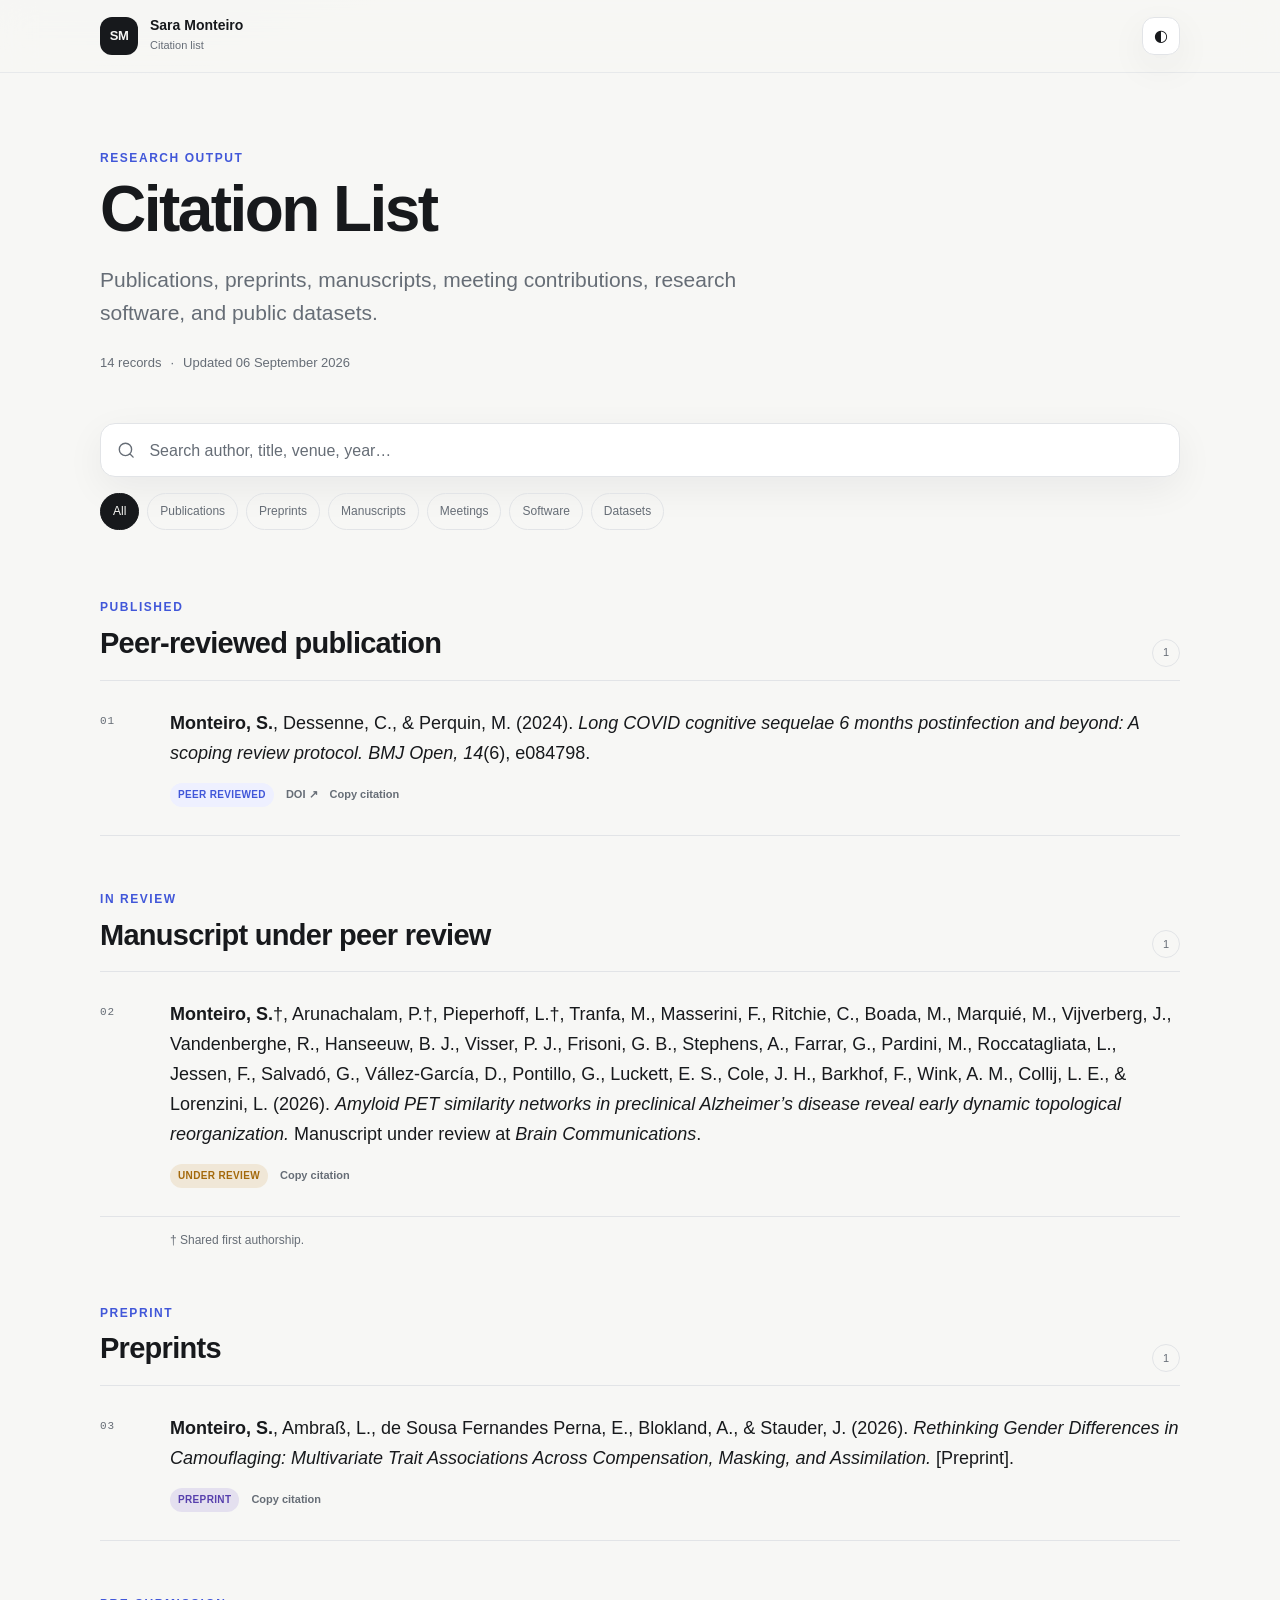
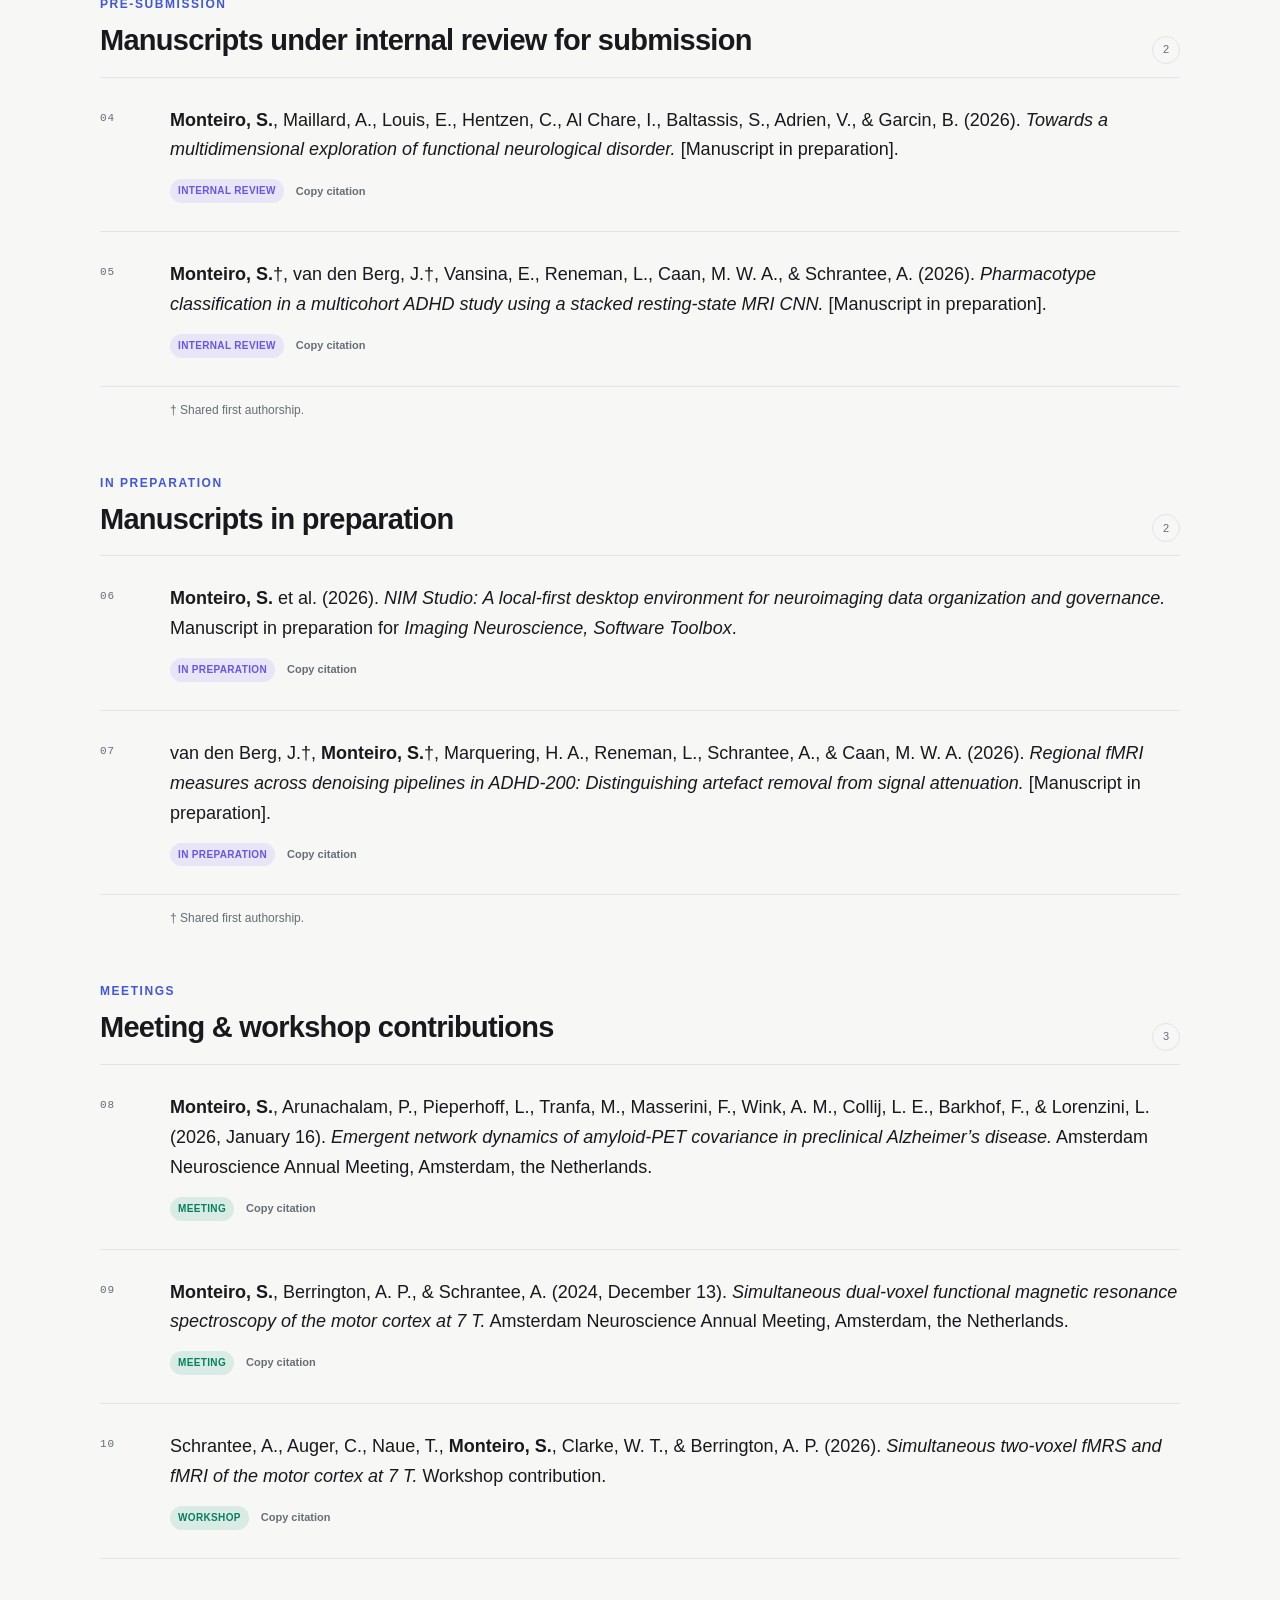
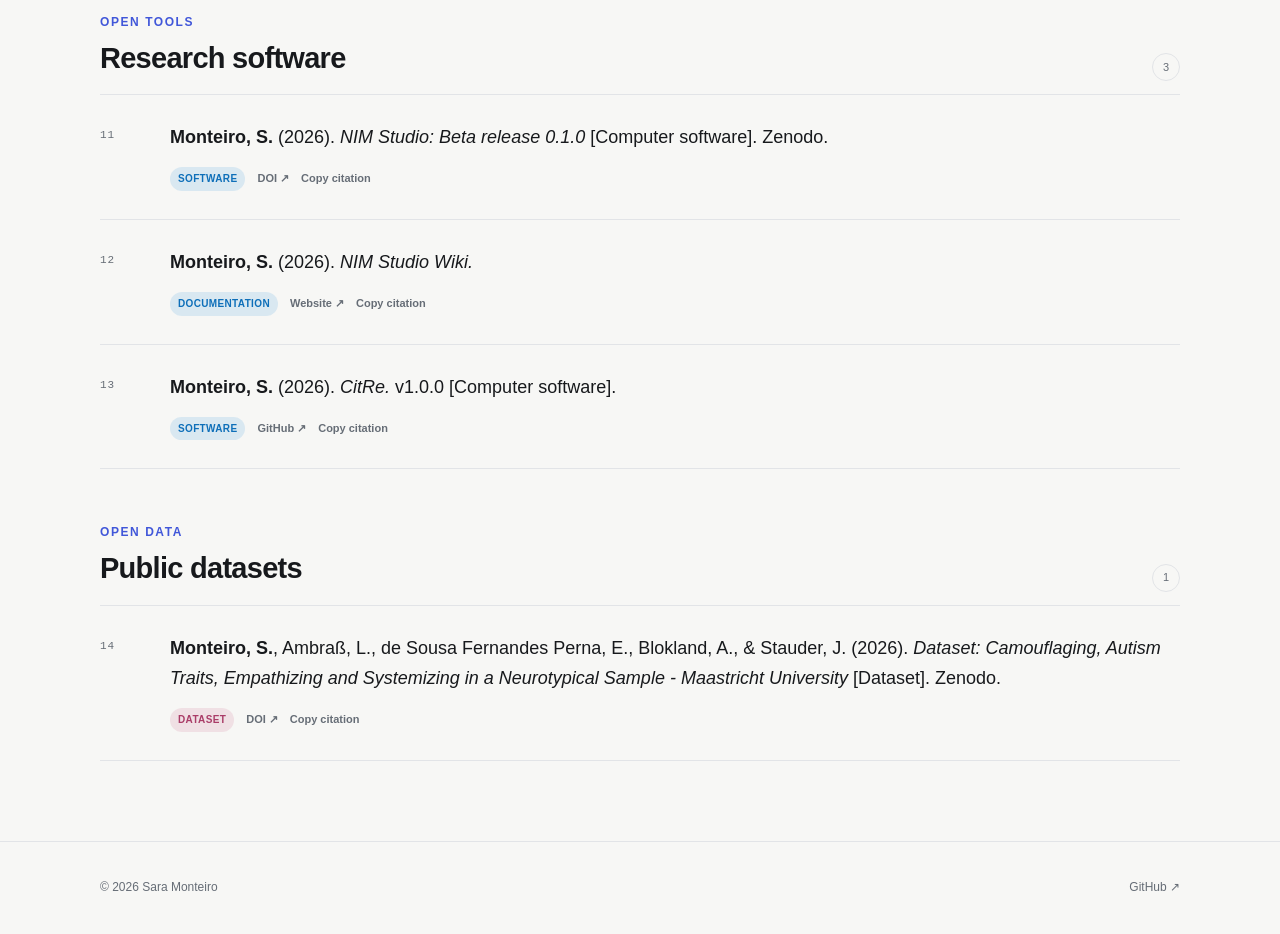
==== commit d532512b: "Add files via upload" ====
--- a/index.html
+++ b/index.html
@@ -3,7 +3,7 @@
 <head>
   <meta charset="utf-8">
   <meta name="viewport" content="width=device-width, initial-scale=1">
-  <meta name="description" content="Citation list for Sara Monteiro: publications, manuscripts, conference contributions, research software, and public datasets.">
+  <meta name="description" content="Citation list for Sara Monteiro: publications, preprints, manuscripts, meeting contributions, research software, and public datasets.">
   <meta name="author" content="Sara Monteiro">
   <meta name="theme-color" content="#0b0d10">
   <title>Sara Monteiro — Citation List</title>
@@ -28,7 +28,7 @@
       <p class="eyebrow">Research output</p>
       <h1>Citation List</h1>
       <p class="lede">
-        Publications, manuscripts, conference contributions, research software, and public datasets.
+        Publications, preprints, manuscripts, meeting contributions, research software, and public datasets.
       </p>
       <div class="hero-meta">
         <span>14 records</span>
@@ -47,8 +47,9 @@
       <div class="filters" role="group" aria-label="Filter citations">
         <button class="filter active" type="button" data-filter="all">All</button>
         <button class="filter" type="button" data-filter="publication">Publications</button>
+        <button class="filter" type="button" data-filter="preprint">Preprints</button>
         <button class="filter" type="button" data-filter="manuscript">Manuscripts</button>
-        <button class="filter" type="button" data-filter="conference">Conferences</button>
+        <button class="filter" type="button" data-filter="conference">Meetings</button>
         <button class="filter" type="button" data-filter="software">Software</button>
         <button class="filter" type="button" data-filter="dataset">Datasets</button>
       </div>
@@ -90,9 +91,31 @@
       <article class="entry" data-category="manuscript">
         <div class="entry-index">02</div>
         <div class="entry-body">
-          <p class="citation"><strong class="self-author">Monteiro, S.</strong>, Arunachalam, P.†, Pieperhoff, L.†, Tranfa, M., Masserini, F., Ritchie, C., Boada, M., Marquié, M., Vijverberg, J., Vandenberghe, R., Hanseeuw, B. J., Visser, P. J., Frisoni, G. B., Stephens, A., Farrar, G., Pardini, M., Roccatagliata, L., Jessen, F., Salvadó, G., Vállez-García, D., Pontillo, G., Luckett, E. S., Cole, J. H., Barkhof, F., Wink, A. M., Collij, L. E., &amp; Lorenzini, L. (2026). <em class="work-title">Amyloid PET similarity networks in preclinical Alzheimer’s disease reveal early dynamic topological reorganization.</em> Manuscript under review at <em>Brain Communications</em>.</p>
+          <p class="citation"><strong class="self-author">Monteiro, S.</strong>†, Arunachalam, P.†, Pieperhoff, L.†, Tranfa, M., Masserini, F., Ritchie, C., Boada, M., Marquié, M., Vijverberg, J., Vandenberghe, R., Hanseeuw, B. J., Visser, P. J., Frisoni, G. B., Stephens, A., Farrar, G., Pardini, M., Roccatagliata, L., Jessen, F., Salvadó, G., Vállez-García, D., Pontillo, G., Luckett, E. S., Cole, J. H., Barkhof, F., Wink, A. M., Collij, L. E., &amp; Lorenzini, L. (2026). <em class="work-title">Amyloid PET similarity networks in preclinical Alzheimer’s disease reveal early dynamic topological reorganization.</em> Manuscript under review at <em>Brain Communications</em>.</p>
           <div class="entry-meta">
             <span class="status review">Under review</span>
+            <button class="copy-btn" type="button">Copy citation</button>
+          </div>
+        </div>
+      </article>
+      <p class="note">† Shared first authorship.</p>
+    </section>
+
+    <section class="citation-section" data-section="preprint">
+      <div class="section-heading">
+        <div>
+          <p class="section-kicker">Preprint</p>
+          <h2>Preprints</h2>
+        </div>
+        <span class="section-count">1</span>
+      </div>
+
+      <article class="entry" data-category="preprint">
+        <div class="entry-index">03</div>
+        <div class="entry-body">
+          <p class="citation"><strong class="self-author">Monteiro, S.</strong>, Ambraß, L., de Sousa Fernandes Perna, E., Blokland, A., &amp; Stauder, J. (2026). <em class="work-title">Rethinking Gender Differences in Camouflaging: Multivariate Trait Associations Across Compensation, Masking, and Assimilation.</em> [Preprint].</p>
+          <div class="entry-meta">
+            <span class="status preprint">Preprint</span>
             <button class="copy-btn" type="button">Copy citation</button>
           </div>
         </div>
@@ -105,13 +128,13 @@
           <p class="section-kicker">Pre-submission</p>
           <h2>Manuscripts under internal review for submission</h2>
         </div>
-        <span class="section-count">3</span>
-      </div>
-
-      <article class="entry" data-category="manuscript">
-        <div class="entry-index">03</div>
-        <div class="entry-body">
-          <p class="citation"><strong class="self-author">Monteiro, S.</strong>, Maillard, A., Louis, E., Hentzen, C., Al Chare, I., Baltasis, S., Adrien, V., &amp; Garcin, B. (2026). <em class="work-title">Towards a multidimensional exploration of functional neurological disorder.</em> [Manuscript in preparation].</p>
+        <span class="section-count">2</span>
+      </div>
+
+      <article class="entry" data-category="manuscript">
+        <div class="entry-index">04</div>
+        <div class="entry-body">
+          <p class="citation"><strong class="self-author">Monteiro, S.</strong>, Maillard, A., Louis, E., Hentzen, C., Al Chare, I., Baltassis, S., Adrien, V., &amp; Garcin, B. (2026). <em class="work-title">Towards a multidimensional exploration of functional neurological disorder.</em> [Manuscript in preparation].</p>
           <div class="entry-meta">
             <span class="status prep">Internal review</span>
             <button class="copy-btn" type="button">Copy citation</button>
@@ -120,27 +143,16 @@
       </article>
 
       <article class="entry" data-category="manuscript">
-        <div class="entry-index">04</div>
-        <div class="entry-body">
-          <p class="citation"><strong class="self-author">Monteiro, S.</strong>, Ambraß, L., de Sousa Fernandes Perna, E., Blokland, A., &amp; Stauder, J. (2026). <em class="work-title">Rethinking the boundaries of camouflaging: A multivariate analysis of sex, empathizing, systemizing, and autistic traits.</em> [Manuscript in preparation].</p>
+        <div class="entry-index">05</div>
+        <div class="entry-body">
+          <p class="citation"><strong class="self-author">Monteiro, S.</strong>†, van den Berg, J.†, Vansina, E., Reneman, L., Caan, M. W. A., &amp; Schrantee, A. (2026). <em class="work-title">Pharmacotype classification in a multicohort ADHD study using a stacked resting-state MRI CNN.</em> [Manuscript in preparation].</p>
           <div class="entry-meta">
             <span class="status prep">Internal review</span>
             <button class="copy-btn" type="button">Copy citation</button>
           </div>
         </div>
       </article>
-
-      <article class="entry" data-category="manuscript">
-        <div class="entry-index">05</div>
-        <div class="entry-body">
-          <p class="citation"><strong class="self-author">Monteiro, S.</strong>*, van den Berg, J.*, Vansina, E., Reneman, L., Caan, M. W. A., &amp; Schrantee, A. (2026). <em class="work-title">Pharmacotype classification in a multicohort ADHD study using a stacked resting-state MRI CNN.</em> [Manuscript in preparation].</p>
-          <div class="entry-meta">
-            <span class="status prep">Internal review</span>
-            <button class="copy-btn" type="button">Copy citation</button>
-          </div>
-        </div>
-      </article>
-      <p class="note">* Shared first authorship.</p>
+      <p class="note">† Shared first authorship.</p>
     </section>
 
     <section class="citation-section" data-section="manuscript">
@@ -166,21 +178,21 @@
       <article class="entry" data-category="manuscript">
         <div class="entry-index">07</div>
         <div class="entry-body">
-          <p class="citation">van den Berg, J.*, <strong class="self-author">Monteiro, S.</strong>*, Marquering, H. A., Reneman, L., Schrantee, A., &amp; Caan, M. W. A. (2026). <em class="work-title">Regional fMRI measures across denoising pipelines in ADHD-200: Distinguishing artefact removal from signal attenuation.</em> [Manuscript in preparation].</p>
+          <p class="citation">van den Berg, J.†, <strong class="self-author">Monteiro, S.</strong>†, Marquering, H. A., Reneman, L., Schrantee, A., &amp; Caan, M. W. A. (2026). <em class="work-title">Regional fMRI measures across denoising pipelines in ADHD-200: Distinguishing artefact removal from signal attenuation.</em> [Manuscript in preparation].</p>
           <div class="entry-meta">
             <span class="status prep">In preparation</span>
             <button class="copy-btn" type="button">Copy citation</button>
           </div>
         </div>
       </article>
-      <p class="note">* Shared first authorship.</p>
+      <p class="note">† Shared first authorship.</p>
     </section>
 
     <section class="citation-section" data-section="conference">
       <div class="section-heading">
         <div>
           <p class="section-kicker">Meetings</p>
-          <h2>Conference contributions</h2>
+          <h2>Meeting &amp; workshop contributions</h2>
         </div>
         <span class="section-count">3</span>
       </div>
@@ -190,7 +202,7 @@
         <div class="entry-body">
           <p class="citation"><strong class="self-author">Monteiro, S.</strong>, Arunachalam, P., Pieperhoff, L., Tranfa, M., Masserini, F., Wink, A. M., Collij, L. E., Barkhof, F., &amp; Lorenzini, L. (2026, January 16). <em class="work-title">Emergent network dynamics of amyloid-PET covariance in preclinical Alzheimer’s disease.</em> Amsterdam Neuroscience Annual Meeting, Amsterdam, the Netherlands.</p>
           <div class="entry-meta">
-            <span class="status conference">Conference</span>
+            <span class="status conference">Meeting</span>
             <button class="copy-btn" type="button">Copy citation</button>
           </div>
         </div>
@@ -201,7 +213,7 @@
         <div class="entry-body">
           <p class="citation"><strong class="self-author">Monteiro, S.</strong>, Berrington, A. P., &amp; Schrantee, A. (2024, December 13). <em class="work-title">Simultaneous dual-voxel functional magnetic resonance spectroscopy of the motor cortex at 7 T.</em> Amsterdam Neuroscience Annual Meeting, Amsterdam, the Netherlands.</p>
           <div class="entry-meta">
-            <span class="status conference">Conference</span>
+            <span class="status conference">Meeting</span>
             <button class="copy-btn" type="button">Copy citation</button>
           </div>
         </div>
@@ -210,9 +222,9 @@
       <article class="entry" data-category="conference">
         <div class="entry-index">10</div>
         <div class="entry-body">
-          <p class="citation">Schrantee, A., Naue, T., <strong class="self-author">Monteiro, S.</strong>, Clarke, W. T., &amp; Berrington, A. P. (2026, May). <em class="work-title">Simultaneous two-voxel fMRS and fMRI of the motor cortex at 7 T.</em> ISMRM Annual Meeting.</p>
-          <div class="entry-meta">
-            <span class="status conference">Conference</span>
+          <p class="citation">Schrantee, A., Auger, C., Naue, T., <strong class="self-author">Monteiro, S.</strong>, Clarke, W. T., &amp; Berrington, A. P. (2026). <em class="work-title">Simultaneous two-voxel fMRS and fMRI of the motor cortex at 7 T.</em> Workshop contribution.</p>
+          <div class="entry-meta">
+            <span class="status conference">Workshop</span>
             <button class="copy-btn" type="button">Copy citation</button>
           </div>
         </div>
@@ -255,7 +267,7 @@
       <article class="entry" data-category="software">
         <div class="entry-index">13</div>
         <div class="entry-body">
-          <p class="citation"><strong class="self-author">Monteiro, S.</strong> (2026). <em class="work-title">CitRe.</em></p>
+          <p class="citation"><strong class="self-author">Monteiro, S.</strong> (2026). <em class="work-title">CitRe.</em> v1.0.0 [Computer software].</p>
           <div class="entry-meta">
             <span class="status software">Software</span>
             <a href="https://github.com/CitRe-plugin" target="_blank" rel="noopener">GitHub ↗</a>
--- a/styles.css
+++ b/styles.css
@@ -37,15 +37,13 @@
     radial-gradient(circle at 12% -10%, color-mix(in srgb, var(--accent) 12%, transparent), transparent 31rem),
     var(--bg);
   color: var(--text);
-  font-family: Inter, ui-sans-serif, -apple-system, BlinkMacSystemFont, "Segoe UI", Roboto, Helvetica, Arial, sans-serif;
+  font-family: Arial, Helvetica, ui-sans-serif, -apple-system, BlinkMacSystemFont, "Segoe UI", sans-serif;
   line-height: 1.58;
   -webkit-font-smoothing: antialiased;
 }
 
 a { color: inherit; }
-
 button, input { font: inherit; }
-
 button { color: inherit; }
 
 .wrap {
@@ -105,7 +103,7 @@
 }
 
 .hero {
-  padding: 86px 0 56px;
+  padding: 76px 0 50px;
   max-width: 820px;
 }
 
@@ -120,14 +118,15 @@
 
 h1 {
   margin: 0;
-  font-size: clamp(46px, 8vw, 88px);
-  line-height: .98;
-  letter-spacing: -.065em;
+  font-size: clamp(38px, 6vw, 64px);
+  line-height: 1.04;
+  letter-spacing: -.04em;
+  font-weight: 700;
 }
 
 .lede {
   max-width: 700px;
-  margin: 24px 0 0;
+  margin: 20px 0 0;
   color: var(--muted);
   font-size: clamp(17px, 2.2vw, 21px);
 }
@@ -212,9 +211,7 @@
   font-size: 12px;
 }
 
-.citation-section {
-  margin: 0 0 54px;
-}
+.citation-section { margin: 0 0 54px; }
 
 .section-heading {
   display: flex;
@@ -228,7 +225,7 @@
 .section-heading h2 {
   margin: 0;
   font-size: clamp(21px, 3vw, 29px);
-  letter-spacing: -.035em;
+  letter-spacing: -.025em;
 }
 
 .section-kicker { margin-bottom: 4px; }
@@ -267,7 +264,6 @@
 }
 
 .citation .self-author { font-weight: 800; }
-
 .citation .work-title { font-style: italic; font-weight: 400; }
 
 .entry-meta {
@@ -291,9 +287,7 @@
 }
 
 .entry-meta a:hover,
-.copy-btn:hover {
-  color: var(--accent);
-}
+.copy-btn:hover { color: var(--accent); }
 
 .status {
   padding: 4px 8px;
@@ -307,12 +301,14 @@
 }
 
 .status.review { background: color-mix(in srgb, #c48620 14%, transparent); color: #a4690c; }
+.status.preprint { background: color-mix(in srgb, #6246c7 13%, transparent); color: #5740ad; }
 .status.prep { background: color-mix(in srgb, #7d6bff 13%, transparent); color: #6756e8; }
 .status.conference { background: color-mix(in srgb, #0a9e77 13%, transparent); color: #087e60; }
 .status.software { background: color-mix(in srgb, #1281d9 13%, transparent); color: #0e6fb9; }
 .status.dataset { background: color-mix(in srgb, #c34a77 13%, transparent); color: #aa3d68; }
 
 html[data-theme="dark"] .status.review { color: #e9b968; }
+html[data-theme="dark"] .status.preprint { color: #b8a6ff; }
 html[data-theme="dark"] .status.prep { color: #b2a7ff; }
 html[data-theme="dark"] .status.conference { color: #6ed9b9; }
 html[data-theme="dark"] .status.software { color: #74baf0; }
@@ -393,7 +389,8 @@
 
 @media (max-width: 640px) {
   .wrap { width: min(100% - 28px, 1080px); }
-  .hero { padding-top: 58px; }
+  .hero { padding-top: 52px; }
+  h1 { font-size: clamp(38px, 12vw, 54px); }
   .entry { grid-template-columns: 34px minmax(0, 1fr); gap: 10px; }
   .note { margin-left: 44px; }
   .footer-inner { min-height: 82px; }
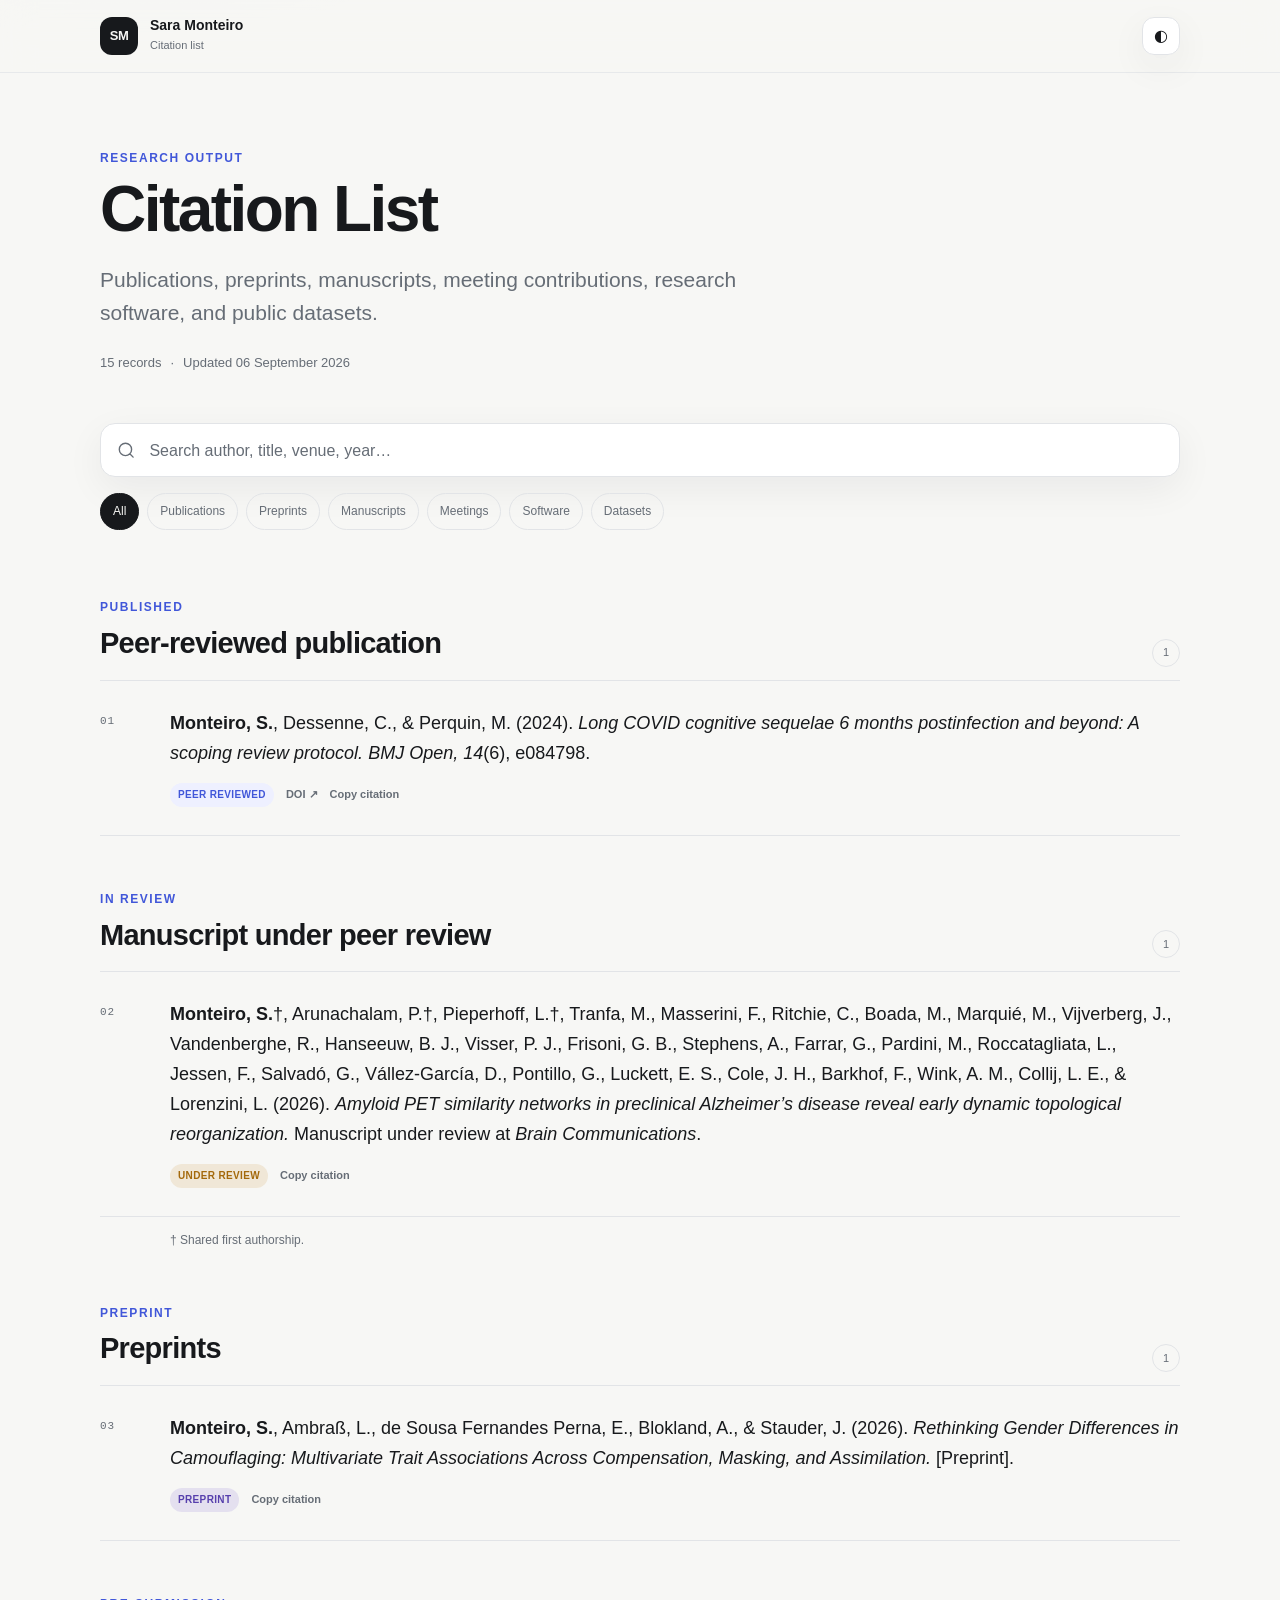
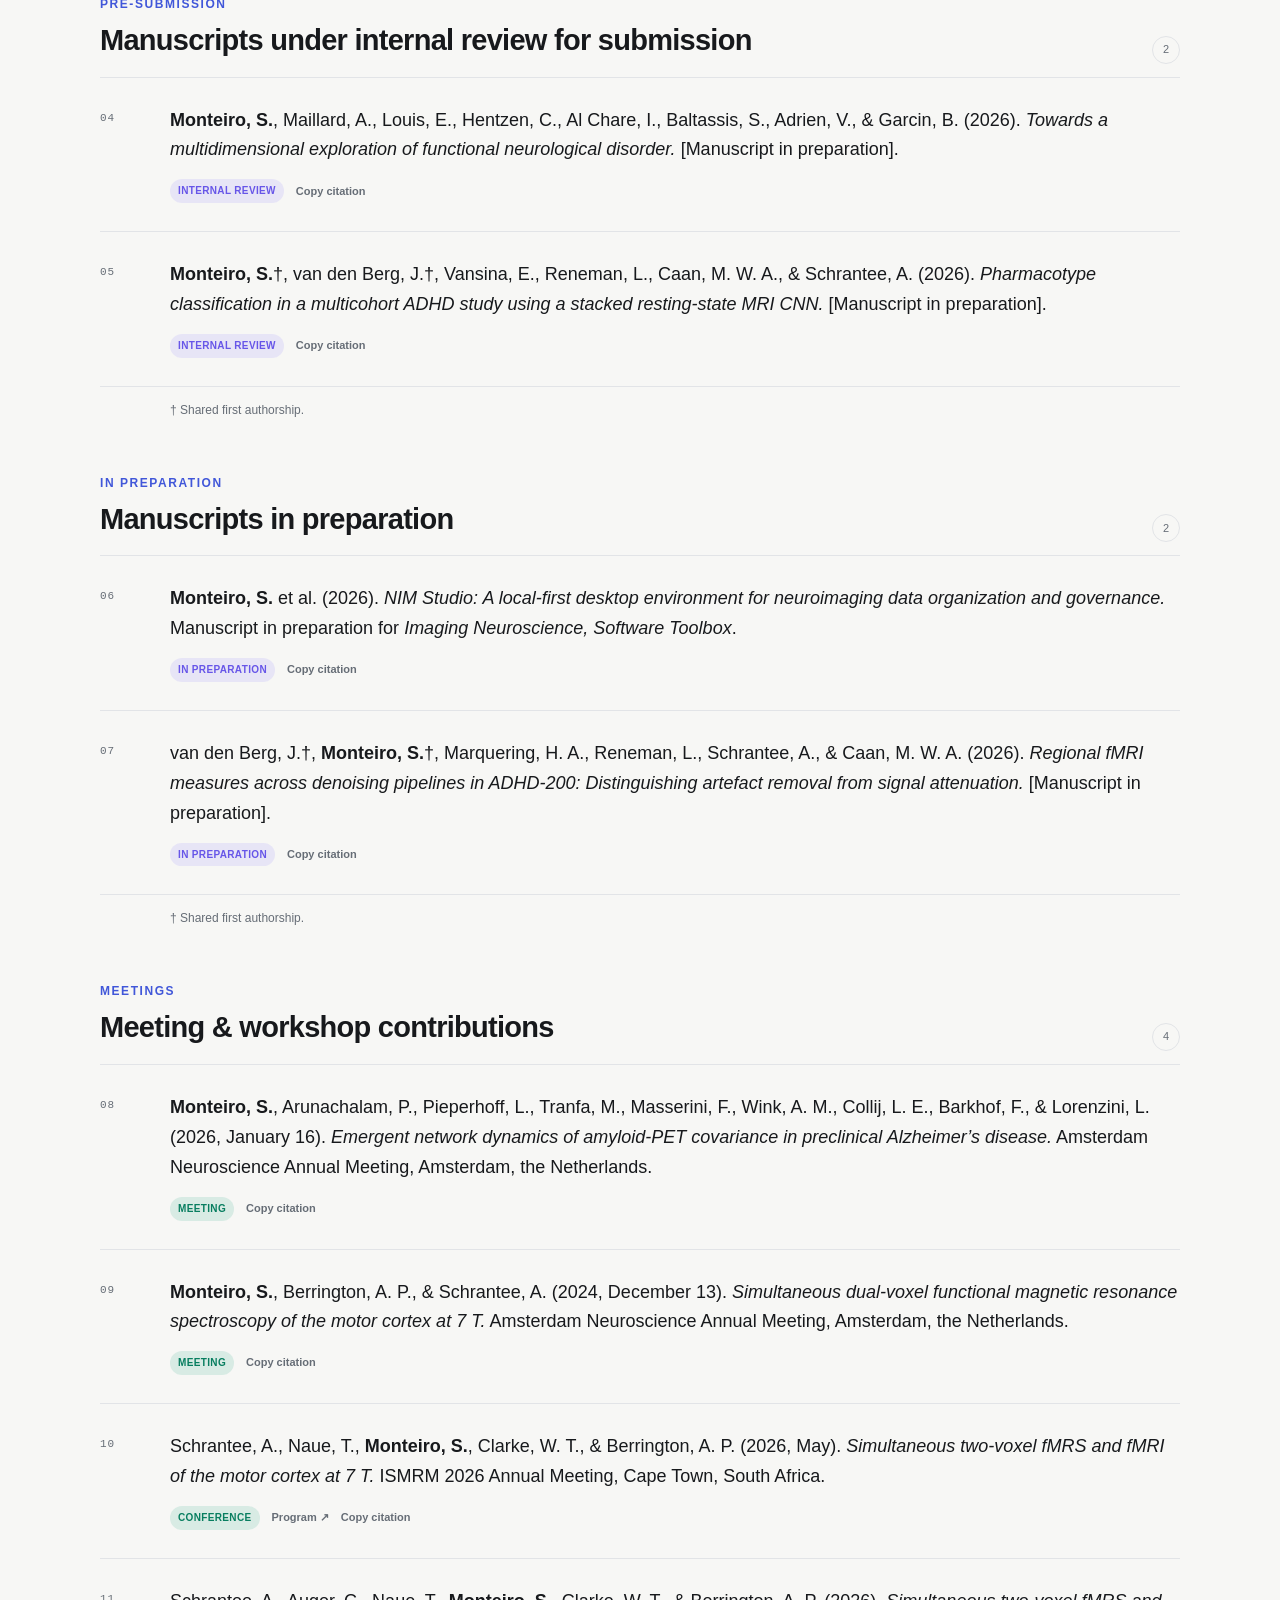
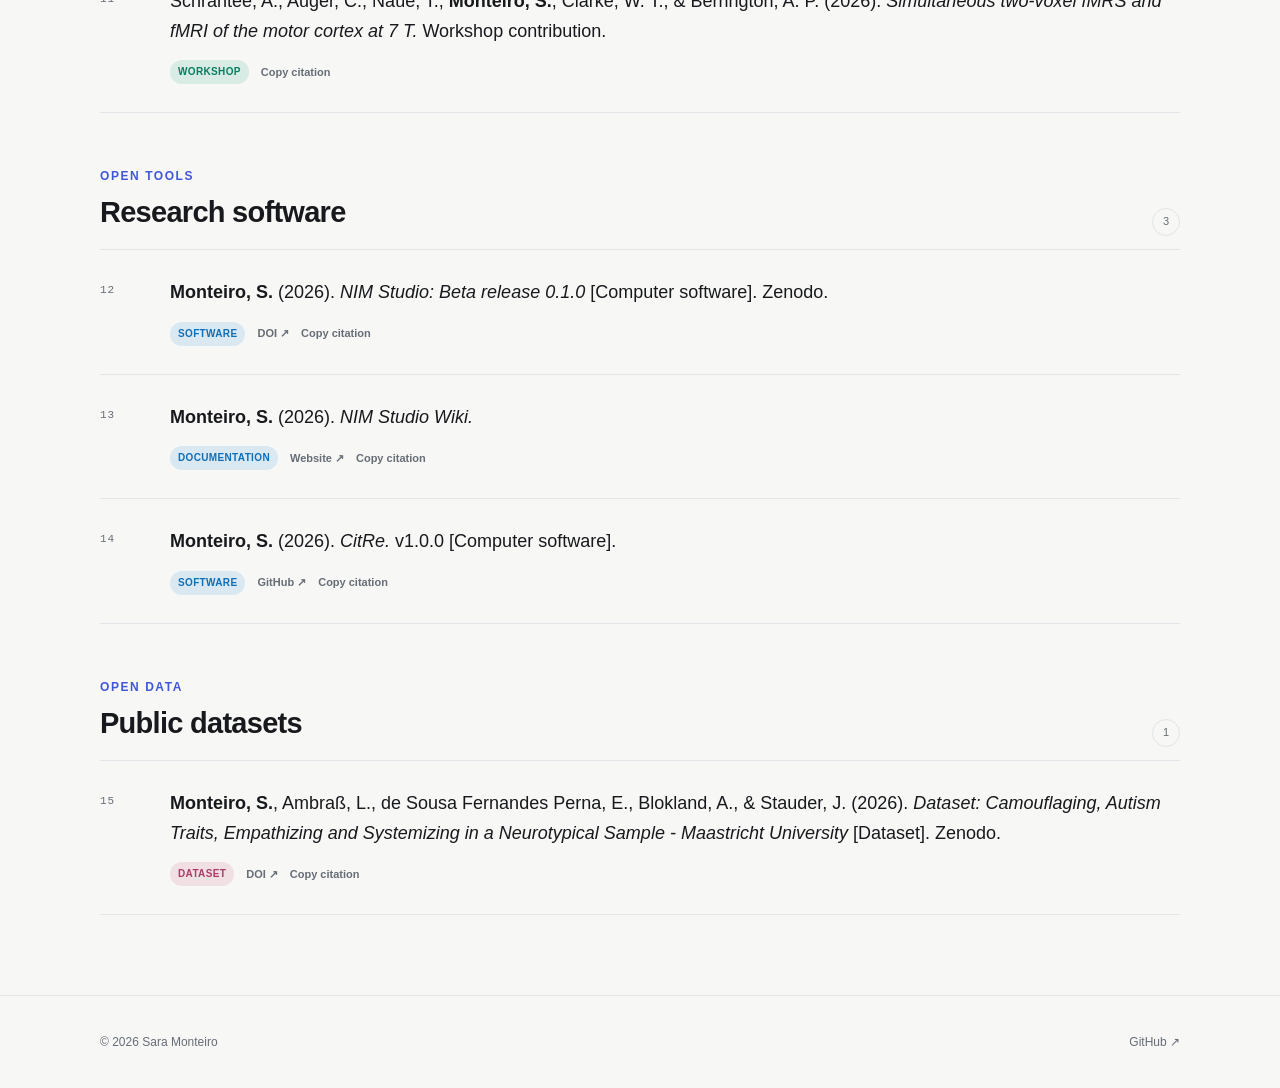
==== commit 8c96dbcc: "Add files via upload" ====
--- a/index.html
+++ b/index.html
@@ -31,7 +31,7 @@
         Publications, preprints, manuscripts, meeting contributions, research software, and public datasets.
       </p>
       <div class="hero-meta">
-        <span>14 records</span>
+        <span>15 records</span>
         <span aria-hidden="true">·</span>
         <span>Updated 06 September 2026</span>
       </div>
@@ -194,7 +194,7 @@
           <p class="section-kicker">Meetings</p>
           <h2>Meeting &amp; workshop contributions</h2>
         </div>
-        <span class="section-count">3</span>
+        <span class="section-count">4</span>
       </div>
 
       <article class="entry" data-category="conference">
@@ -222,6 +222,18 @@
       <article class="entry" data-category="conference">
         <div class="entry-index">10</div>
         <div class="entry-body">
+          <p class="citation">Schrantee, A., Naue, T., <strong class="self-author">Monteiro, S.</strong>, Clarke, W. T., &amp; Berrington, A. P. (2026, May). <em class="work-title">Simultaneous two-voxel fMRS and fMRI of the motor cortex at 7 T.</em> ISMRM 2026 Annual Meeting, Cape Town, South Africa.</p>
+          <div class="entry-meta">
+            <span class="status conference">Conference</span>
+            <a href="https://echo.ismrm.org/program/ISMRM2026/at-a-glance/session/752" target="_blank" rel="noopener">Program ↗</a>
+            <button class="copy-btn" type="button">Copy citation</button>
+          </div>
+        </div>
+      </article>
+
+      <article class="entry" data-category="conference">
+        <div class="entry-index">11</div>
+        <div class="entry-body">
           <p class="citation">Schrantee, A., Auger, C., Naue, T., <strong class="self-author">Monteiro, S.</strong>, Clarke, W. T., &amp; Berrington, A. P. (2026). <em class="work-title">Simultaneous two-voxel fMRS and fMRI of the motor cortex at 7 T.</em> Workshop contribution.</p>
           <div class="entry-meta">
             <span class="status conference">Workshop</span>
@@ -241,7 +253,7 @@
       </div>
 
       <article class="entry" data-category="software">
-        <div class="entry-index">11</div>
+        <div class="entry-index">12</div>
         <div class="entry-body">
           <p class="citation"><strong class="self-author">Monteiro, S.</strong> (2026). <em class="work-title">NIM Studio: Beta release 0.1.0</em> [Computer software]. Zenodo.</p>
           <div class="entry-meta">
@@ -253,7 +265,7 @@
       </article>
 
       <article class="entry" data-category="software">
-        <div class="entry-index">12</div>
+        <div class="entry-index">13</div>
         <div class="entry-body">
           <p class="citation"><strong class="self-author">Monteiro, S.</strong> (2026). <em class="work-title">NIM Studio Wiki.</em></p>
           <div class="entry-meta">
@@ -265,7 +277,7 @@
       </article>
 
       <article class="entry" data-category="software">
-        <div class="entry-index">13</div>
+        <div class="entry-index">14</div>
         <div class="entry-body">
           <p class="citation"><strong class="self-author">Monteiro, S.</strong> (2026). <em class="work-title">CitRe.</em> v1.0.0 [Computer software].</p>
           <div class="entry-meta">
@@ -287,7 +299,7 @@
       </div>
 
       <article class="entry" data-category="dataset">
-        <div class="entry-index">14</div>
+        <div class="entry-index">15</div>
         <div class="entry-body">
           <p class="citation"><strong class="self-author">Monteiro, S.</strong>, Ambraß, L., de Sousa Fernandes Perna, E., Blokland, A., &amp; Stauder, J. (2026). <em class="work-title">Dataset: Camouflaging, Autism Traits, Empathizing and Systemizing in a Neurotypical Sample - Maastricht University</em> [Dataset]. Zenodo.</p>
           <div class="entry-meta">
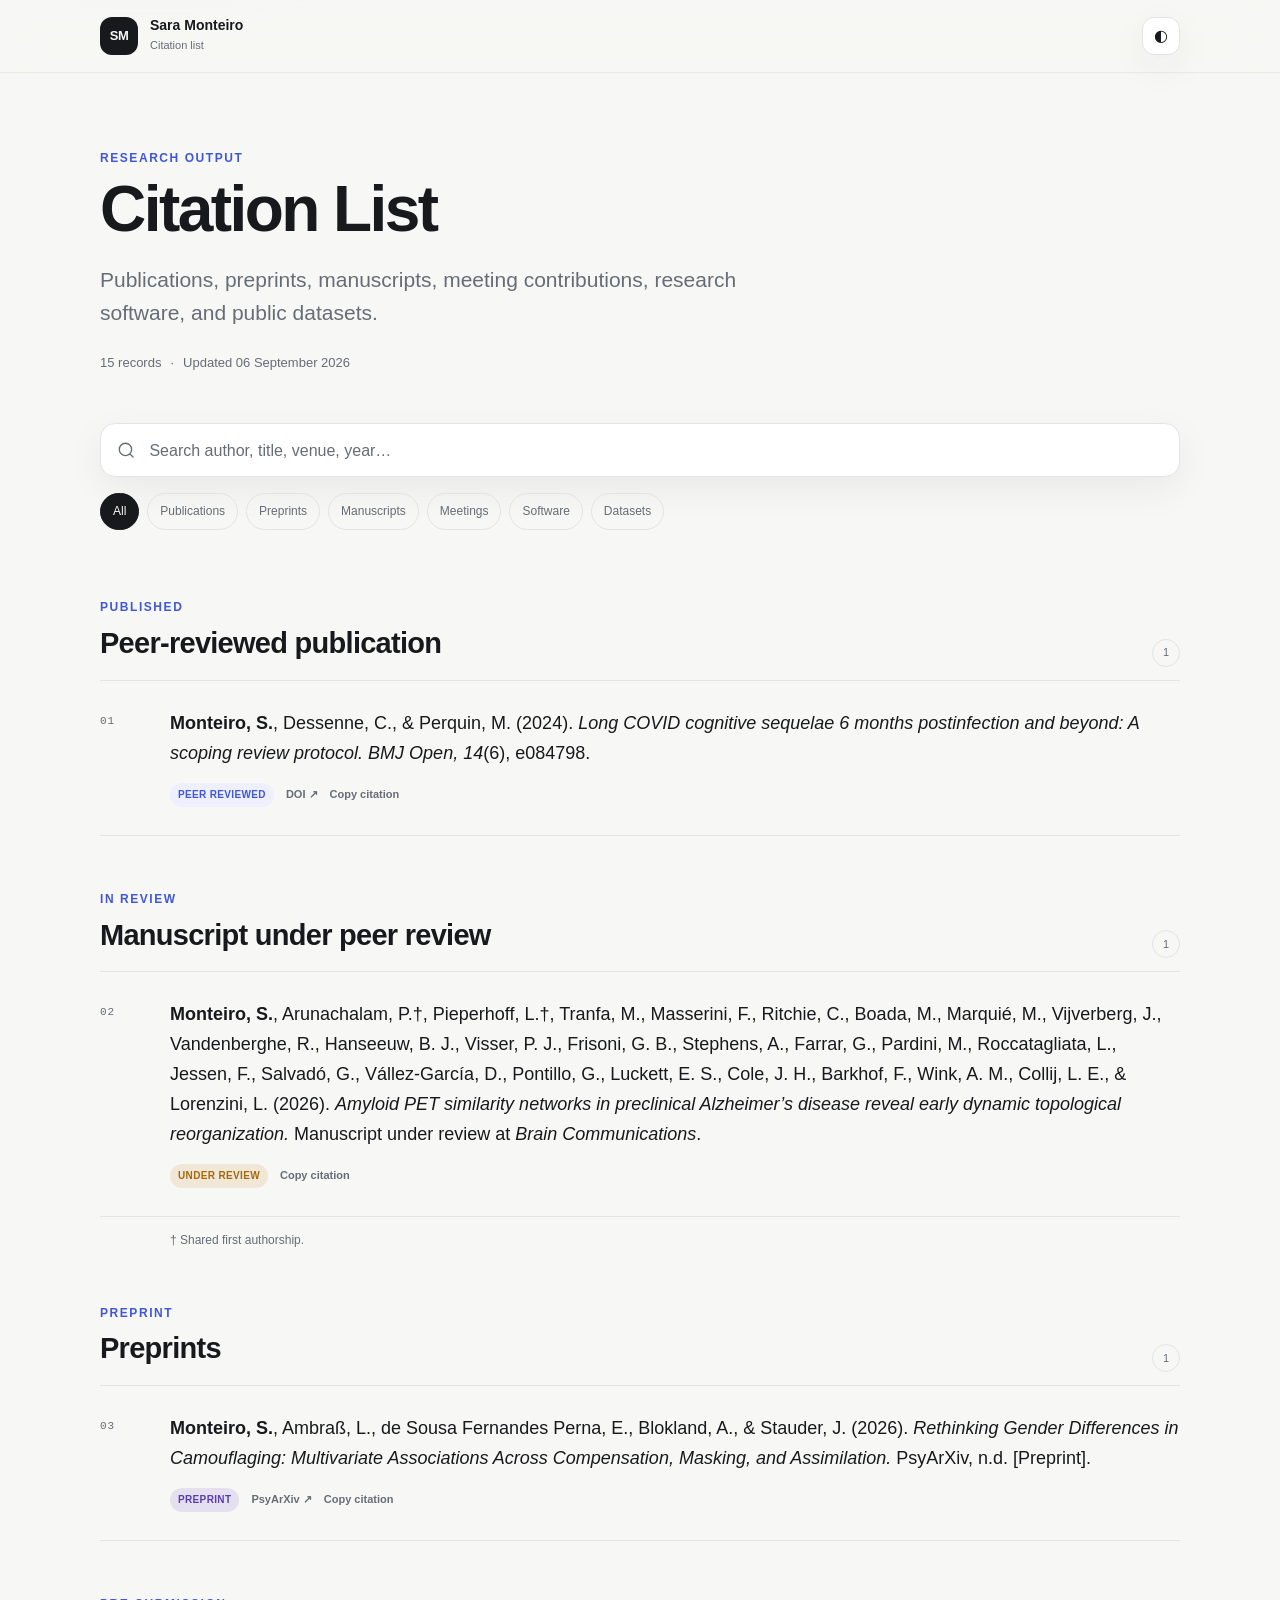
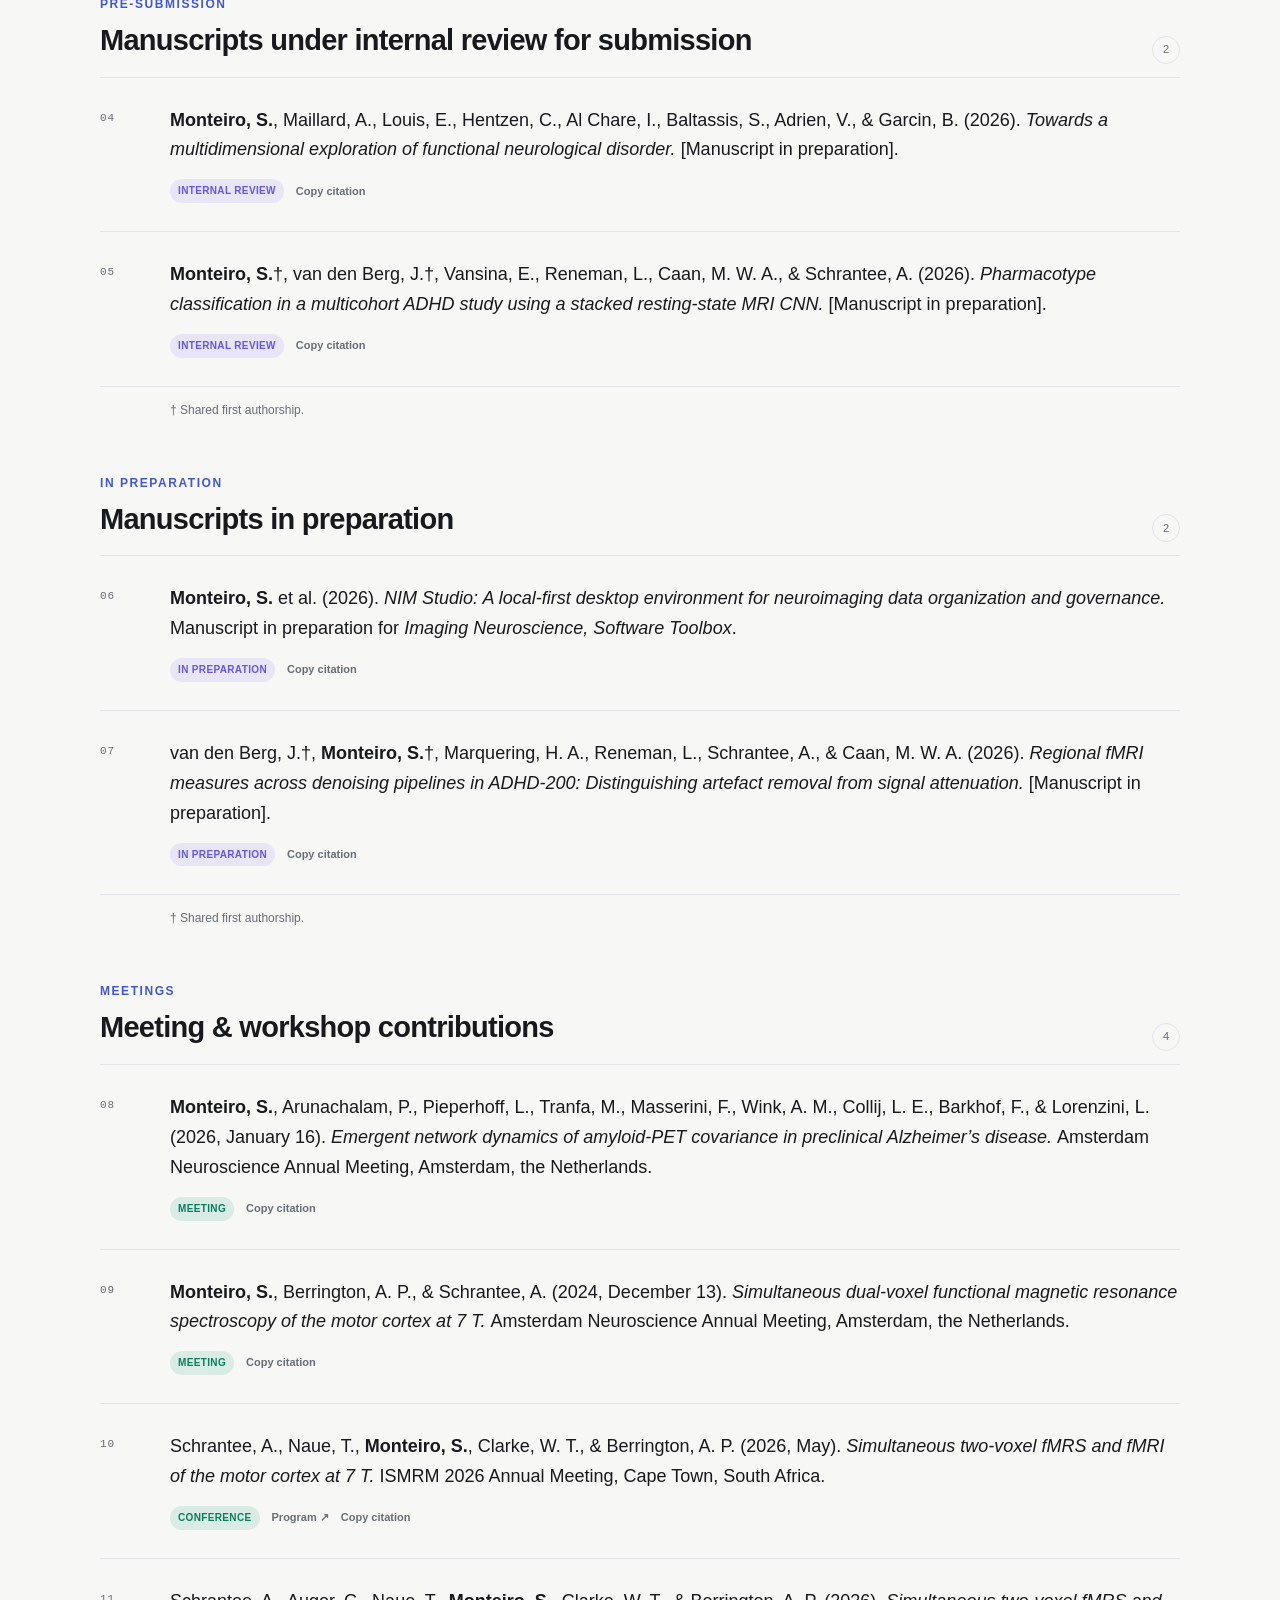
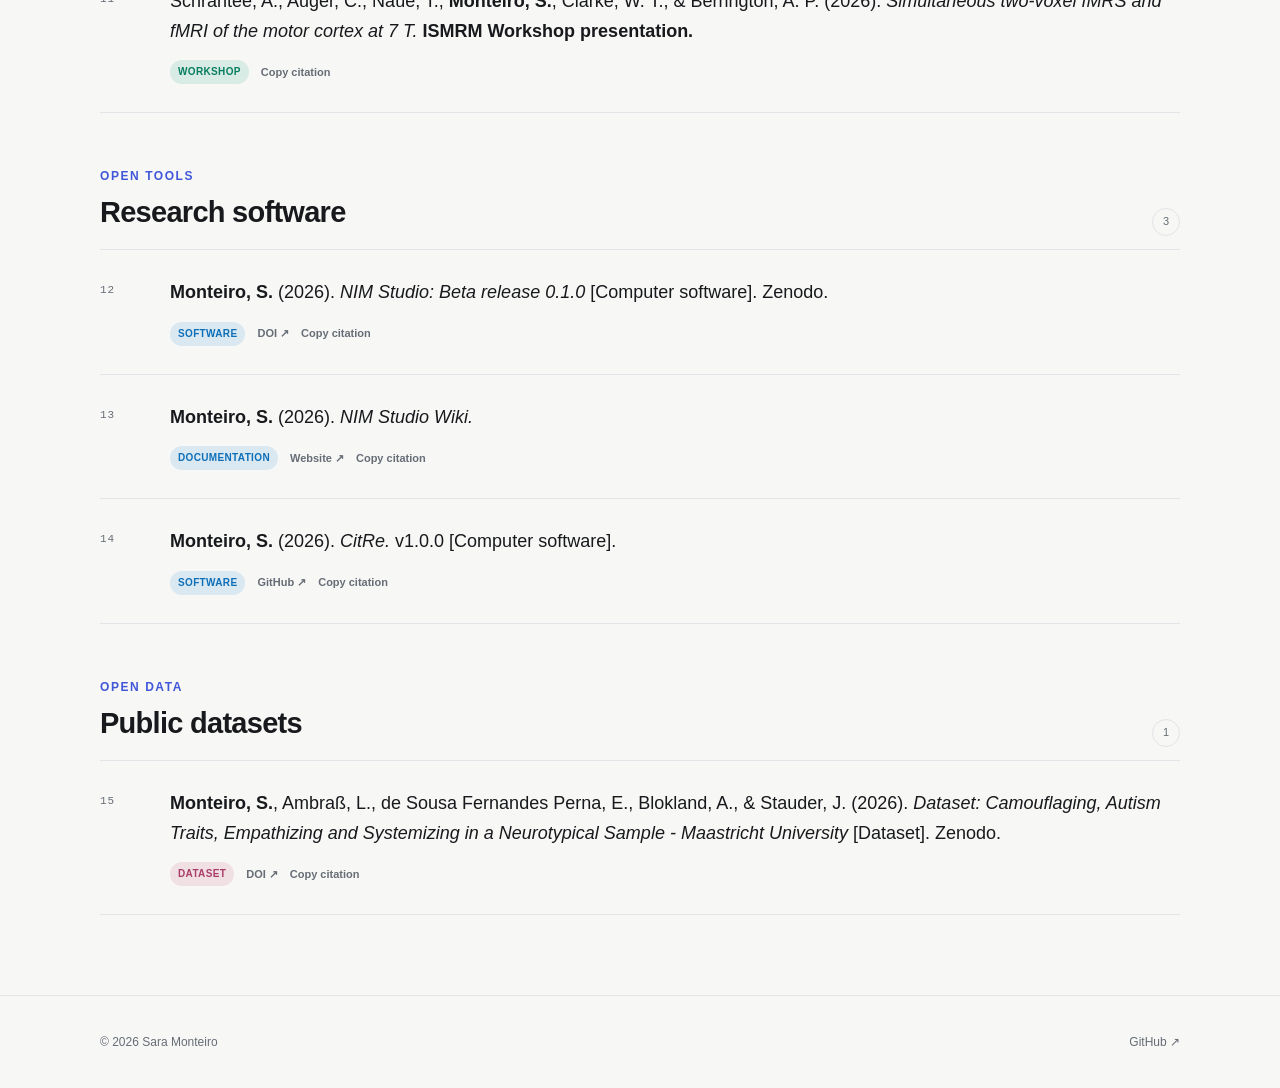
==== commit b38571a7: "Update fmt.Println message from 'Hello' to 'Goodbye'" ====
--- a/index.html
+++ b/index.html
@@ -9,7 +9,9 @@
   <title>Sara Monteiro — Citation List</title>
   <link rel="stylesheet" href="./styles.css">
 </head>
+
 <body>
+
   <header class="site-header">
     <div class="wrap header-inner">
       <a class="brand" href="#top" aria-label="Citation list home">
@@ -19,17 +21,29 @@
           <small>Citation list</small>
         </span>
       </a>
-      <button class="theme-toggle" type="button" aria-label="Toggle color theme" title="Toggle color theme">◐</button>
+
+      <button
+        class="theme-toggle"
+        type="button"
+        aria-label="Toggle color theme"
+        title="Toggle color theme"
+      >◐</button>
     </div>
   </header>
 
+
   <main id="top" class="wrap">
+
     <section class="hero">
       <p class="eyebrow">Research output</p>
+
       <h1>Citation List</h1>
+
       <p class="lede">
-        Publications, preprints, manuscripts, meeting contributions, research software, and public datasets.
+        Publications, preprints, manuscripts, meeting contributions,
+        research software, and public datasets.
       </p>
+
       <div class="hero-meta">
         <span>15 records</span>
         <span aria-hidden="true">·</span>
@@ -37,294 +51,894 @@
       </div>
     </section>
 
+
     <section class="controls" aria-label="Citation controls">
+
       <label class="search">
         <span class="sr-only">Search citations</span>
-        <svg viewBox="0 0 24 24" aria-hidden="true"><path d="m21 21-4.35-4.35m2.35-5.65A8 8 0 1 1 3 11a8 8 0 0 1 16 0Z"/></svg>
-        <input id="search-input" type="search" placeholder="Search author, title, venue, year…" autocomplete="off">
+
+        <svg viewBox="0 0 24 24" aria-hidden="true">
+          <path d="m21 21-4.35-4.35m2.35-5.65A8 8 0 1 1 3 11a8 8 0 0 1 16 0Z"/>
+        </svg>
+
+        <input
+          id="search-input"
+          type="search"
+          placeholder="Search author, title, venue, year…"
+          autocomplete="off"
+        >
       </label>
 
+
       <div class="filters" role="group" aria-label="Filter citations">
-        <button class="filter active" type="button" data-filter="all">All</button>
-        <button class="filter" type="button" data-filter="publication">Publications</button>
-        <button class="filter" type="button" data-filter="preprint">Preprints</button>
-        <button class="filter" type="button" data-filter="manuscript">Manuscripts</button>
-        <button class="filter" type="button" data-filter="conference">Meetings</button>
-        <button class="filter" type="button" data-filter="software">Software</button>
-        <button class="filter" type="button" data-filter="dataset">Datasets</button>
+
+        <button
+          class="filter active"
+          type="button"
+          data-filter="all"
+        >All</button>
+
+        <button
+          class="filter"
+          type="button"
+          data-filter="publication"
+        >Publications</button>
+
+        <button
+          class="filter"
+          type="button"
+          data-filter="preprint"
+        >Preprints</button>
+
+        <button
+          class="filter"
+          type="button"
+          data-filter="manuscript"
+        >Manuscripts</button>
+
+        <button
+          class="filter"
+          type="button"
+          data-filter="conference"
+        >Meetings</button>
+
+        <button
+          class="filter"
+          type="button"
+          data-filter="software"
+        >Software</button>
+
+        <button
+          class="filter"
+          type="button"
+          data-filter="dataset"
+        >Datasets</button>
+
       </div>
     </section>
 
-    <div id="results-status" class="results-status" aria-live="polite"></div>
-
-    <section class="citation-section" data-section="publication">
+
+    <div
+      id="results-status"
+      class="results-status"
+      aria-live="polite"
+    ></div>
+
+
+
+    <!-- =========================================================
+         PEER-REVIEWED PUBLICATION
+    ========================================================== -->
+
+    <section
+      class="citation-section"
+      data-section="publication"
+    >
+
       <div class="section-heading">
         <div>
           <p class="section-kicker">Published</p>
           <h2>Peer-reviewed publication</h2>
         </div>
+
         <span class="section-count">1</span>
       </div>
 
-      <article class="entry" data-category="publication">
+
+      <article
+        class="entry"
+        data-category="publication"
+      >
+
         <div class="entry-index">01</div>
-        <div class="entry-body">
-          <p class="citation"><strong class="self-author">Monteiro, S.</strong>, Dessenne, C., &amp; Perquin, M. (2024). <em class="work-title">Long COVID cognitive sequelae 6 months postinfection and beyond: A scoping review protocol.</em> <em>BMJ Open, 14</em>(6), e084798.</p>
+
+        <div class="entry-body">
+
+          <p class="citation">
+            <strong class="self-author">Monteiro, S.</strong>,
+            Dessenne, C., &amp; Perquin, M. (2024).
+            <em class="work-title">
+              Long COVID cognitive sequelae 6 months postinfection and beyond:
+              A scoping review protocol.
+            </em>
+            <em>BMJ Open, 14</em>(6), e084798.
+          </p>
+
           <div class="entry-meta">
             <span class="status published">Peer reviewed</span>
-            <a href="https://doi.org/10.1136/bmjopen-2024-084798" target="_blank" rel="noopener">DOI ↗</a>
-            <button class="copy-btn" type="button">Copy citation</button>
-          </div>
-        </div>
-      </article>
+
+            <a
+              href="https://doi.org/10.1136/bmjopen-2024-084798"
+              target="_blank"
+              rel="noopener"
+            >DOI ↗</a>
+
+            <button
+              class="copy-btn"
+              type="button"
+            >Copy citation</button>
+          </div>
+
+        </div>
+      </article>
+
     </section>
 
-    <section class="citation-section" data-section="manuscript">
+
+
+    <!-- =========================================================
+         MANUSCRIPT UNDER PEER REVIEW
+    ========================================================== -->
+
+    <section
+      class="citation-section"
+      data-section="manuscript"
+    >
+
       <div class="section-heading">
         <div>
           <p class="section-kicker">In review</p>
           <h2>Manuscript under peer review</h2>
         </div>
+
         <span class="section-count">1</span>
       </div>
 
-      <article class="entry" data-category="manuscript">
+
+      <article
+        class="entry"
+        data-category="manuscript"
+      >
+
         <div class="entry-index">02</div>
-        <div class="entry-body">
-          <p class="citation"><strong class="self-author">Monteiro, S.</strong>†, Arunachalam, P.†, Pieperhoff, L.†, Tranfa, M., Masserini, F., Ritchie, C., Boada, M., Marquié, M., Vijverberg, J., Vandenberghe, R., Hanseeuw, B. J., Visser, P. J., Frisoni, G. B., Stephens, A., Farrar, G., Pardini, M., Roccatagliata, L., Jessen, F., Salvadó, G., Vállez-García, D., Pontillo, G., Luckett, E. S., Cole, J. H., Barkhof, F., Wink, A. M., Collij, L. E., &amp; Lorenzini, L. (2026). <em class="work-title">Amyloid PET similarity networks in preclinical Alzheimer’s disease reveal early dynamic topological reorganization.</em> Manuscript under review at <em>Brain Communications</em>.</p>
+
+        <div class="entry-body">
+
+          <p class="citation">
+            <strong class="self-author">Monteiro, S.</strong>,
+            Arunachalam, P.†,
+            Pieperhoff, L.†,
+            Tranfa, M.,
+            Masserini, F.,
+            Ritchie, C.,
+            Boada, M.,
+            Marquié, M.,
+            Vijverberg, J.,
+            Vandenberghe, R.,
+            Hanseeuw, B. J.,
+            Visser, P. J.,
+            Frisoni, G. B.,
+            Stephens, A.,
+            Farrar, G.,
+            Pardini, M.,
+            Roccatagliata, L.,
+            Jessen, F.,
+            Salvadó, G.,
+            Vállez-García, D.,
+            Pontillo, G.,
+            Luckett, E. S.,
+            Cole, J. H.,
+            Barkhof, F.,
+            Wink, A. M.,
+            Collij, L. E.,
+            &amp; Lorenzini, L. (2026).
+            <em class="work-title">
+              Amyloid PET similarity networks in preclinical Alzheimer’s disease
+              reveal early dynamic topological reorganization.
+            </em>
+            Manuscript under review at
+            <em>Brain Communications</em>.
+          </p>
+
           <div class="entry-meta">
             <span class="status review">Under review</span>
-            <button class="copy-btn" type="button">Copy citation</button>
-          </div>
-        </div>
-      </article>
+
+            <button
+              class="copy-btn"
+              type="button"
+            >Copy citation</button>
+          </div>
+
+        </div>
+      </article>
+
       <p class="note">† Shared first authorship.</p>
+
     </section>
 
-    <section class="citation-section" data-section="preprint">
+
+
+    <!-- =========================================================
+         PREPRINTS
+    ========================================================== -->
+
+    <section
+      class="citation-section"
+      data-section="preprint"
+    >
+
       <div class="section-heading">
         <div>
           <p class="section-kicker">Preprint</p>
           <h2>Preprints</h2>
         </div>
+
         <span class="section-count">1</span>
       </div>
 
-      <article class="entry" data-category="preprint">
+
+      <article
+        class="entry"
+        data-category="preprint"
+      >
+
         <div class="entry-index">03</div>
-        <div class="entry-body">
-          <p class="citation"><strong class="self-author">Monteiro, S.</strong>, Ambraß, L., de Sousa Fernandes Perna, E., Blokland, A., &amp; Stauder, J. (2026). <em class="work-title">Rethinking Gender Differences in Camouflaging: Multivariate Trait Associations Across Compensation, Masking, and Assimilation.</em> [Preprint].</p>
-          <div class="entry-meta">
+
+        <div class="entry-body">
+
+          <p class="citation">
+            <strong class="self-author">Monteiro, S.</strong>,
+            Ambraß, L.,
+            de Sousa Fernandes Perna, E.,
+            Blokland, A.,
+            &amp; Stauder, J. (2026).
+            <em class="work-title">
+              Rethinking Gender Differences in Camouflaging:
+              Multivariate Associations Across Compensation,
+              Masking, and Assimilation.
+            </em>
+            PsyArXiv, n.d. [Preprint].
+          </p>
+
+          <div class="entry-meta">
+
             <span class="status preprint">Preprint</span>
-            <button class="copy-btn" type="button">Copy citation</button>
-          </div>
-        </div>
-      </article>
+
+            <a
+              href="https://osf.io/preprints/psyarxiv/wrmja_v1"
+              target="_blank"
+              rel="noopener"
+            >PsyArXiv ↗</a>
+
+            <button
+              class="copy-btn"
+              type="button"
+            >Copy citation</button>
+
+          </div>
+
+        </div>
+      </article>
+
     </section>
 
-    <section class="citation-section" data-section="manuscript">
+
+
+    <!-- =========================================================
+         INTERNAL REVIEW
+    ========================================================== -->
+
+    <section
+      class="citation-section"
+      data-section="manuscript"
+    >
+
       <div class="section-heading">
         <div>
           <p class="section-kicker">Pre-submission</p>
           <h2>Manuscripts under internal review for submission</h2>
         </div>
+
         <span class="section-count">2</span>
       </div>
 
-      <article class="entry" data-category="manuscript">
+
+      <article
+        class="entry"
+        data-category="manuscript"
+      >
+
         <div class="entry-index">04</div>
-        <div class="entry-body">
-          <p class="citation"><strong class="self-author">Monteiro, S.</strong>, Maillard, A., Louis, E., Hentzen, C., Al Chare, I., Baltassis, S., Adrien, V., &amp; Garcin, B. (2026). <em class="work-title">Towards a multidimensional exploration of functional neurological disorder.</em> [Manuscript in preparation].</p>
+
+        <div class="entry-body">
+
+          <p class="citation">
+            <strong class="self-author">Monteiro, S.</strong>,
+            Maillard, A.,
+            Louis, E.,
+            Hentzen, C.,
+            Al Chare, I.,
+            Baltassis, S.,
+            Adrien, V.,
+            &amp; Garcin, B. (2026).
+            <em class="work-title">
+              Towards a multidimensional exploration of functional neurological disorder.
+            </em>
+            [Manuscript in preparation].
+          </p>
+
           <div class="entry-meta">
             <span class="status prep">Internal review</span>
-            <button class="copy-btn" type="button">Copy citation</button>
-          </div>
-        </div>
-      </article>
-
-      <article class="entry" data-category="manuscript">
+
+            <button
+              class="copy-btn"
+              type="button"
+            >Copy citation</button>
+          </div>
+
+        </div>
+      </article>
+
+
+      <article
+        class="entry"
+        data-category="manuscript"
+      >
+
         <div class="entry-index">05</div>
-        <div class="entry-body">
-          <p class="citation"><strong class="self-author">Monteiro, S.</strong>†, van den Berg, J.†, Vansina, E., Reneman, L., Caan, M. W. A., &amp; Schrantee, A. (2026). <em class="work-title">Pharmacotype classification in a multicohort ADHD study using a stacked resting-state MRI CNN.</em> [Manuscript in preparation].</p>
+
+        <div class="entry-body">
+
+          <p class="citation">
+            <strong class="self-author">Monteiro, S.</strong>†,
+            van den Berg, J.†,
+            Vansina, E.,
+            Reneman, L.,
+            Caan, M. W. A.,
+            &amp; Schrantee, A. (2026).
+            <em class="work-title">
+              Pharmacotype classification in a multicohort ADHD study
+              using a stacked resting-state MRI CNN.
+            </em>
+            [Manuscript in preparation].
+          </p>
+
           <div class="entry-meta">
             <span class="status prep">Internal review</span>
-            <button class="copy-btn" type="button">Copy citation</button>
-          </div>
-        </div>
-      </article>
+
+            <button
+              class="copy-btn"
+              type="button"
+            >Copy citation</button>
+          </div>
+
+        </div>
+      </article>
+
       <p class="note">† Shared first authorship.</p>
+
     </section>
 
-    <section class="citation-section" data-section="manuscript">
+
+
+    <!-- =========================================================
+         MANUSCRIPTS IN PREPARATION
+    ========================================================== -->
+
+    <section
+      class="citation-section"
+      data-section="manuscript"
+    >
+
       <div class="section-heading">
         <div>
           <p class="section-kicker">In preparation</p>
           <h2>Manuscripts in preparation</h2>
         </div>
+
         <span class="section-count">2</span>
       </div>
 
-      <article class="entry" data-category="manuscript">
+
+      <article
+        class="entry"
+        data-category="manuscript"
+      >
+
         <div class="entry-index">06</div>
-        <div class="entry-body">
-          <p class="citation"><strong class="self-author">Monteiro, S.</strong> et al. (2026). <em class="work-title">NIM Studio: A local-first desktop environment for neuroimaging data organization and governance.</em> Manuscript in preparation for <em>Imaging Neuroscience, Software Toolbox</em>.</p>
+
+        <div class="entry-body">
+
+          <p class="citation">
+            <strong class="self-author">Monteiro, S.</strong>
+            et al. (2026).
+            <em class="work-title">
+              NIM Studio: A local-first desktop environment for
+              neuroimaging data organization and governance.
+            </em>
+            Manuscript in preparation for
+            <em>Imaging Neuroscience, Software Toolbox</em>.
+          </p>
+
           <div class="entry-meta">
             <span class="status prep">In preparation</span>
-            <button class="copy-btn" type="button">Copy citation</button>
-          </div>
-        </div>
-      </article>
-
-      <article class="entry" data-category="manuscript">
+
+            <button
+              class="copy-btn"
+              type="button"
+            >Copy citation</button>
+          </div>
+
+        </div>
+      </article>
+
+
+      <article
+        class="entry"
+        data-category="manuscript"
+      >
+
         <div class="entry-index">07</div>
-        <div class="entry-body">
-          <p class="citation">van den Berg, J.†, <strong class="self-author">Monteiro, S.</strong>†, Marquering, H. A., Reneman, L., Schrantee, A., &amp; Caan, M. W. A. (2026). <em class="work-title">Regional fMRI measures across denoising pipelines in ADHD-200: Distinguishing artefact removal from signal attenuation.</em> [Manuscript in preparation].</p>
+
+        <div class="entry-body">
+
+          <p class="citation">
+            van den Berg, J.†,
+            <strong class="self-author">Monteiro, S.</strong>†,
+            Marquering, H. A.,
+            Reneman, L.,
+            Schrantee, A.,
+            &amp; Caan, M. W. A. (2026).
+            <em class="work-title">
+              Regional fMRI measures across denoising pipelines in ADHD-200:
+              Distinguishing artefact removal from signal attenuation.
+            </em>
+            [Manuscript in preparation].
+          </p>
+
           <div class="entry-meta">
             <span class="status prep">In preparation</span>
-            <button class="copy-btn" type="button">Copy citation</button>
-          </div>
-        </div>
-      </article>
+
+            <button
+              class="copy-btn"
+              type="button"
+            >Copy citation</button>
+          </div>
+
+        </div>
+      </article>
+
       <p class="note">† Shared first authorship.</p>
+
     </section>
 
-    <section class="citation-section" data-section="conference">
+
+
+    <!-- =========================================================
+         MEETINGS & WORKSHOPS
+    ========================================================== -->
+
+    <section
+      class="citation-section"
+      data-section="conference"
+    >
+
       <div class="section-heading">
         <div>
           <p class="section-kicker">Meetings</p>
           <h2>Meeting &amp; workshop contributions</h2>
         </div>
+
         <span class="section-count">4</span>
       </div>
 
-      <article class="entry" data-category="conference">
+
+      <article
+        class="entry"
+        data-category="conference"
+      >
+
         <div class="entry-index">08</div>
-        <div class="entry-body">
-          <p class="citation"><strong class="self-author">Monteiro, S.</strong>, Arunachalam, P., Pieperhoff, L., Tranfa, M., Masserini, F., Wink, A. M., Collij, L. E., Barkhof, F., &amp; Lorenzini, L. (2026, January 16). <em class="work-title">Emergent network dynamics of amyloid-PET covariance in preclinical Alzheimer’s disease.</em> Amsterdam Neuroscience Annual Meeting, Amsterdam, the Netherlands.</p>
+
+        <div class="entry-body">
+
+          <p class="citation">
+            <strong class="self-author">Monteiro, S.</strong>,
+            Arunachalam, P.,
+            Pieperhoff, L.,
+            Tranfa, M.,
+            Masserini, F.,
+            Wink, A. M.,
+            Collij, L. E.,
+            Barkhof, F.,
+            &amp; Lorenzini, L. (2026, January 16).
+            <em class="work-title">
+              Emergent network dynamics of amyloid-PET covariance
+              in preclinical Alzheimer’s disease.
+            </em>
+            Amsterdam Neuroscience Annual Meeting,
+            Amsterdam, the Netherlands.
+          </p>
+
           <div class="entry-meta">
             <span class="status conference">Meeting</span>
-            <button class="copy-btn" type="button">Copy citation</button>
-          </div>
-        </div>
-      </article>
-
-      <article class="entry" data-category="conference">
+
+            <button
+              class="copy-btn"
+              type="button"
+            >Copy citation</button>
+          </div>
+
+        </div>
+      </article>
+
+
+      <article
+        class="entry"
+        data-category="conference"
+      >
+
         <div class="entry-index">09</div>
-        <div class="entry-body">
-          <p class="citation"><strong class="self-author">Monteiro, S.</strong>, Berrington, A. P., &amp; Schrantee, A. (2024, December 13). <em class="work-title">Simultaneous dual-voxel functional magnetic resonance spectroscopy of the motor cortex at 7 T.</em> Amsterdam Neuroscience Annual Meeting, Amsterdam, the Netherlands.</p>
+
+        <div class="entry-body">
+
+          <p class="citation">
+            <strong class="self-author">Monteiro, S.</strong>,
+            Berrington, A. P.,
+            &amp; Schrantee, A. (2024, December 13).
+            <em class="work-title">
+              Simultaneous dual-voxel functional magnetic resonance
+              spectroscopy of the motor cortex at 7 T.
+            </em>
+            Amsterdam Neuroscience Annual Meeting,
+            Amsterdam, the Netherlands.
+          </p>
+
           <div class="entry-meta">
             <span class="status conference">Meeting</span>
-            <button class="copy-btn" type="button">Copy citation</button>
-          </div>
-        </div>
-      </article>
-
-      <article class="entry" data-category="conference">
+
+            <button
+              class="copy-btn"
+              type="button"
+            >Copy citation</button>
+          </div>
+
+        </div>
+      </article>
+
+
+      <article
+        class="entry"
+        data-category="conference"
+      >
+
         <div class="entry-index">10</div>
-        <div class="entry-body">
-          <p class="citation">Schrantee, A., Naue, T., <strong class="self-author">Monteiro, S.</strong>, Clarke, W. T., &amp; Berrington, A. P. (2026, May). <em class="work-title">Simultaneous two-voxel fMRS and fMRI of the motor cortex at 7 T.</em> ISMRM 2026 Annual Meeting, Cape Town, South Africa.</p>
-          <div class="entry-meta">
+
+        <div class="entry-body">
+
+          <p class="citation">
+            Schrantee, A.,
+            Naue, T.,
+            <strong class="self-author">Monteiro, S.</strong>,
+            Clarke, W. T.,
+            &amp; Berrington, A. P. (2026, May).
+            <em class="work-title">
+              Simultaneous two-voxel fMRS and fMRI of the motor cortex at 7 T.
+            </em>
+            ISMRM 2026 Annual Meeting,
+            Cape Town, South Africa.
+          </p>
+
+          <div class="entry-meta">
+
             <span class="status conference">Conference</span>
-            <a href="https://echo.ismrm.org/program/ISMRM2026/at-a-glance/session/752" target="_blank" rel="noopener">Program ↗</a>
-            <button class="copy-btn" type="button">Copy citation</button>
-          </div>
-        </div>
-      </article>
-
-      <article class="entry" data-category="conference">
+
+            <a
+              href="https://echo.ismrm.org/program/ISMRM2026/at-a-glance/session/752"
+              target="_blank"
+              rel="noopener"
+            >Program ↗</a>
+
+            <button
+              class="copy-btn"
+              type="button"
+            >Copy citation</button>
+
+          </div>
+
+        </div>
+      </article>
+
+
+      <article
+        class="entry"
+        data-category="conference"
+      >
+
         <div class="entry-index">11</div>
-        <div class="entry-body">
-          <p class="citation">Schrantee, A., Auger, C., Naue, T., <strong class="self-author">Monteiro, S.</strong>, Clarke, W. T., &amp; Berrington, A. P. (2026). <em class="work-title">Simultaneous two-voxel fMRS and fMRI of the motor cortex at 7 T.</em> Workshop contribution.</p>
-          <div class="entry-meta">
+
+        <div class="entry-body">
+
+          <p class="citation">
+            Schrantee, A.,
+            Auger, C.,
+            Naue, T.,
+            <strong class="self-author">Monteiro, S.</strong>,
+            Clarke, W. T.,
+            &amp; Berrington, A. P. (2026).
+            <em class="work-title">
+              Simultaneous two-voxel fMRS and fMRI of the motor cortex at 7 T.
+            </em>
+            <strong>ISMRM Workshop presentation.</strong>
+          </p>
+
+          <div class="entry-meta">
+
             <span class="status conference">Workshop</span>
-            <button class="copy-btn" type="button">Copy citation</button>
-          </div>
-        </div>
-      </article>
+
+            <button
+              class="copy-btn"
+              type="button"
+            >Copy citation</button>
+
+          </div>
+
+        </div>
+      </article>
+
     </section>
 
-    <section class="citation-section" data-section="software">
+
+
+    <!-- =========================================================
+         SOFTWARE
+    ========================================================== -->
+
+    <section
+      class="citation-section"
+      data-section="software"
+    >
+
       <div class="section-heading">
         <div>
           <p class="section-kicker">Open tools</p>
           <h2>Research software</h2>
         </div>
+
         <span class="section-count">3</span>
       </div>
 
-      <article class="entry" data-category="software">
+
+      <article
+        class="entry"
+        data-category="software"
+      >
+
         <div class="entry-index">12</div>
-        <div class="entry-body">
-          <p class="citation"><strong class="self-author">Monteiro, S.</strong> (2026). <em class="work-title">NIM Studio: Beta release 0.1.0</em> [Computer software]. Zenodo.</p>
-          <div class="entry-meta">
+
+        <div class="entry-body">
+
+          <p class="citation">
+            <strong class="self-author">Monteiro, S.</strong>
+            (2026).
+            <em class="work-title">
+              NIM Studio: Beta release 0.1.0
+            </em>
+            [Computer software]. Zenodo.
+          </p>
+
+          <div class="entry-meta">
+
             <span class="status software">Software</span>
-            <a href="https://doi.org/10.5281/zenodo.21296291" target="_blank" rel="noopener">DOI ↗</a>
-            <button class="copy-btn" type="button">Copy citation</button>
-          </div>
-        </div>
-      </article>
-
-      <article class="entry" data-category="software">
+
+            <a
+              href="https://doi.org/10.5281/zenodo.21296291"
+              target="_blank"
+              rel="noopener"
+            >DOI ↗</a>
+
+            <button
+              class="copy-btn"
+              type="button"
+            >Copy citation</button>
+
+          </div>
+
+        </div>
+      </article>
+
+
+      <article
+        class="entry"
+        data-category="software"
+      >
+
         <div class="entry-index">13</div>
-        <div class="entry-body">
-          <p class="citation"><strong class="self-author">Monteiro, S.</strong> (2026). <em class="work-title">NIM Studio Wiki.</em></p>
-          <div class="entry-meta">
+
+        <div class="entry-body">
+
+          <p class="citation">
+            <strong class="self-author">Monteiro, S.</strong>
+            (2026).
+            <em class="work-title">NIM Studio Wiki.</em>
+          </p>
+
+          <div class="entry-meta">
+
             <span class="status software">Documentation</span>
-            <a href="https://nim-studio.readthedocs.io/en/latest/index.html" target="_blank" rel="noopener">Website ↗</a>
-            <button class="copy-btn" type="button">Copy citation</button>
-          </div>
-        </div>
-      </article>
-
-      <article class="entry" data-category="software">
+
+            <a
+              href="https://nim-studio.readthedocs.io/en/latest/index.html"
+              target="_blank"
+              rel="noopener"
+            >Website ↗</a>
+
+            <button
+              class="copy-btn"
+              type="button"
+            >Copy citation</button>
+
+          </div>
+
+        </div>
+      </article>
+
+
+      <article
+        class="entry"
+        data-category="software"
+      >
+
         <div class="entry-index">14</div>
-        <div class="entry-body">
-          <p class="citation"><strong class="self-author">Monteiro, S.</strong> (2026). <em class="work-title">CitRe.</em> v1.0.0 [Computer software].</p>
-          <div class="entry-meta">
+
+        <div class="entry-body">
+
+          <p class="citation">
+            <strong class="self-author">Monteiro, S.</strong>
+            (2026).
+            <em class="work-title">CitRe.</em>
+            v1.0.0 [Computer software].
+          </p>
+
+          <div class="entry-meta">
+
             <span class="status software">Software</span>
-            <a href="https://github.com/CitRe-plugin" target="_blank" rel="noopener">GitHub ↗</a>
-            <button class="copy-btn" type="button">Copy citation</button>
-          </div>
-        </div>
-      </article>
+
+            <a
+              href="https://github.com/CitRe-plugin"
+              target="_blank"
+              rel="noopener"
+            >GitHub ↗</a>
+
+            <button
+              class="copy-btn"
+              type="button"
+            >Copy citation</button>
+
+          </div>
+
+        </div>
+      </article>
+
     </section>
 
-    <section class="citation-section" data-section="dataset">
+
+
+    <!-- =========================================================
+         DATASETS
+    ========================================================== -->
+
+    <section
+      class="citation-section"
+      data-section="dataset"
+    >
+
       <div class="section-heading">
         <div>
           <p class="section-kicker">Open data</p>
           <h2>Public datasets</h2>
         </div>
+
         <span class="section-count">1</span>
       </div>
 
-      <article class="entry" data-category="dataset">
+
+      <article
+        class="entry"
+        data-category="dataset"
+      >
+
         <div class="entry-index">15</div>
-        <div class="entry-body">
-          <p class="citation"><strong class="self-author">Monteiro, S.</strong>, Ambraß, L., de Sousa Fernandes Perna, E., Blokland, A., &amp; Stauder, J. (2026). <em class="work-title">Dataset: Camouflaging, Autism Traits, Empathizing and Systemizing in a Neurotypical Sample - Maastricht University</em> [Dataset]. Zenodo.</p>
-          <div class="entry-meta">
+
+        <div class="entry-body">
+
+          <p class="citation">
+            <strong class="self-author">Monteiro, S.</strong>,
+            Ambraß, L.,
+            de Sousa Fernandes Perna, E.,
+            Blokland, A.,
+            &amp; Stauder, J. (2026).
+            <em class="work-title">
+              Dataset: Camouflaging, Autism Traits, Empathizing
+              and Systemizing in a Neurotypical Sample -
+              Maastricht University
+            </em>
+            [Dataset]. Zenodo.
+          </p>
+
+          <div class="entry-meta">
+
             <span class="status dataset">Dataset</span>
-            <a href="https://doi.org/10.5281/zenodo.22423955" target="_blank" rel="noopener">DOI ↗</a>
-            <button class="copy-btn" type="button">Copy citation</button>
-          </div>
-        </div>
-      </article>
+
+            <a
+              href="https://doi.org/10.5281/zenodo.22423955"
+              target="_blank"
+              rel="noopener"
+            >DOI ↗</a>
+
+            <button
+              class="copy-btn"
+              type="button"
+            >Copy citation</button>
+
+          </div>
+
+        </div>
+      </article>
+
     </section>
 
-    <div id="empty-state" class="empty-state" hidden>
+
+
+    <!-- EMPTY SEARCH STATE -->
+
+    <div
+      id="empty-state"
+      class="empty-state"
+      hidden
+    >
       <strong>No citations found.</strong>
       <span>Try a different search term or filter.</span>
     </div>
+
   </main>
+
+
 
   <footer class="site-footer">
     <div class="wrap footer-inner">
+
       <span>© 2026 Sara Monteiro</span>
-      <a href="https://github.com/monteiro-sara" target="_blank" rel="noopener">GitHub ↗</a>
+
+      <a
+        href="https://github.com/monteiro-sara"
+        target="_blank"
+        rel="noopener"
+      >GitHub ↗</a>
+
     </div>
   </footer>
 
-  <div class="toast" role="status" aria-live="polite" aria-atomic="true">Citation copied</div>
+
+  <div
+    class="toast"
+    role="status"
+    aria-live="polite"
+    aria-atomic="true"
+  >Citation copied</div>
+
+
   <script src="./script.js"></script>
+
 </body>
 </html>
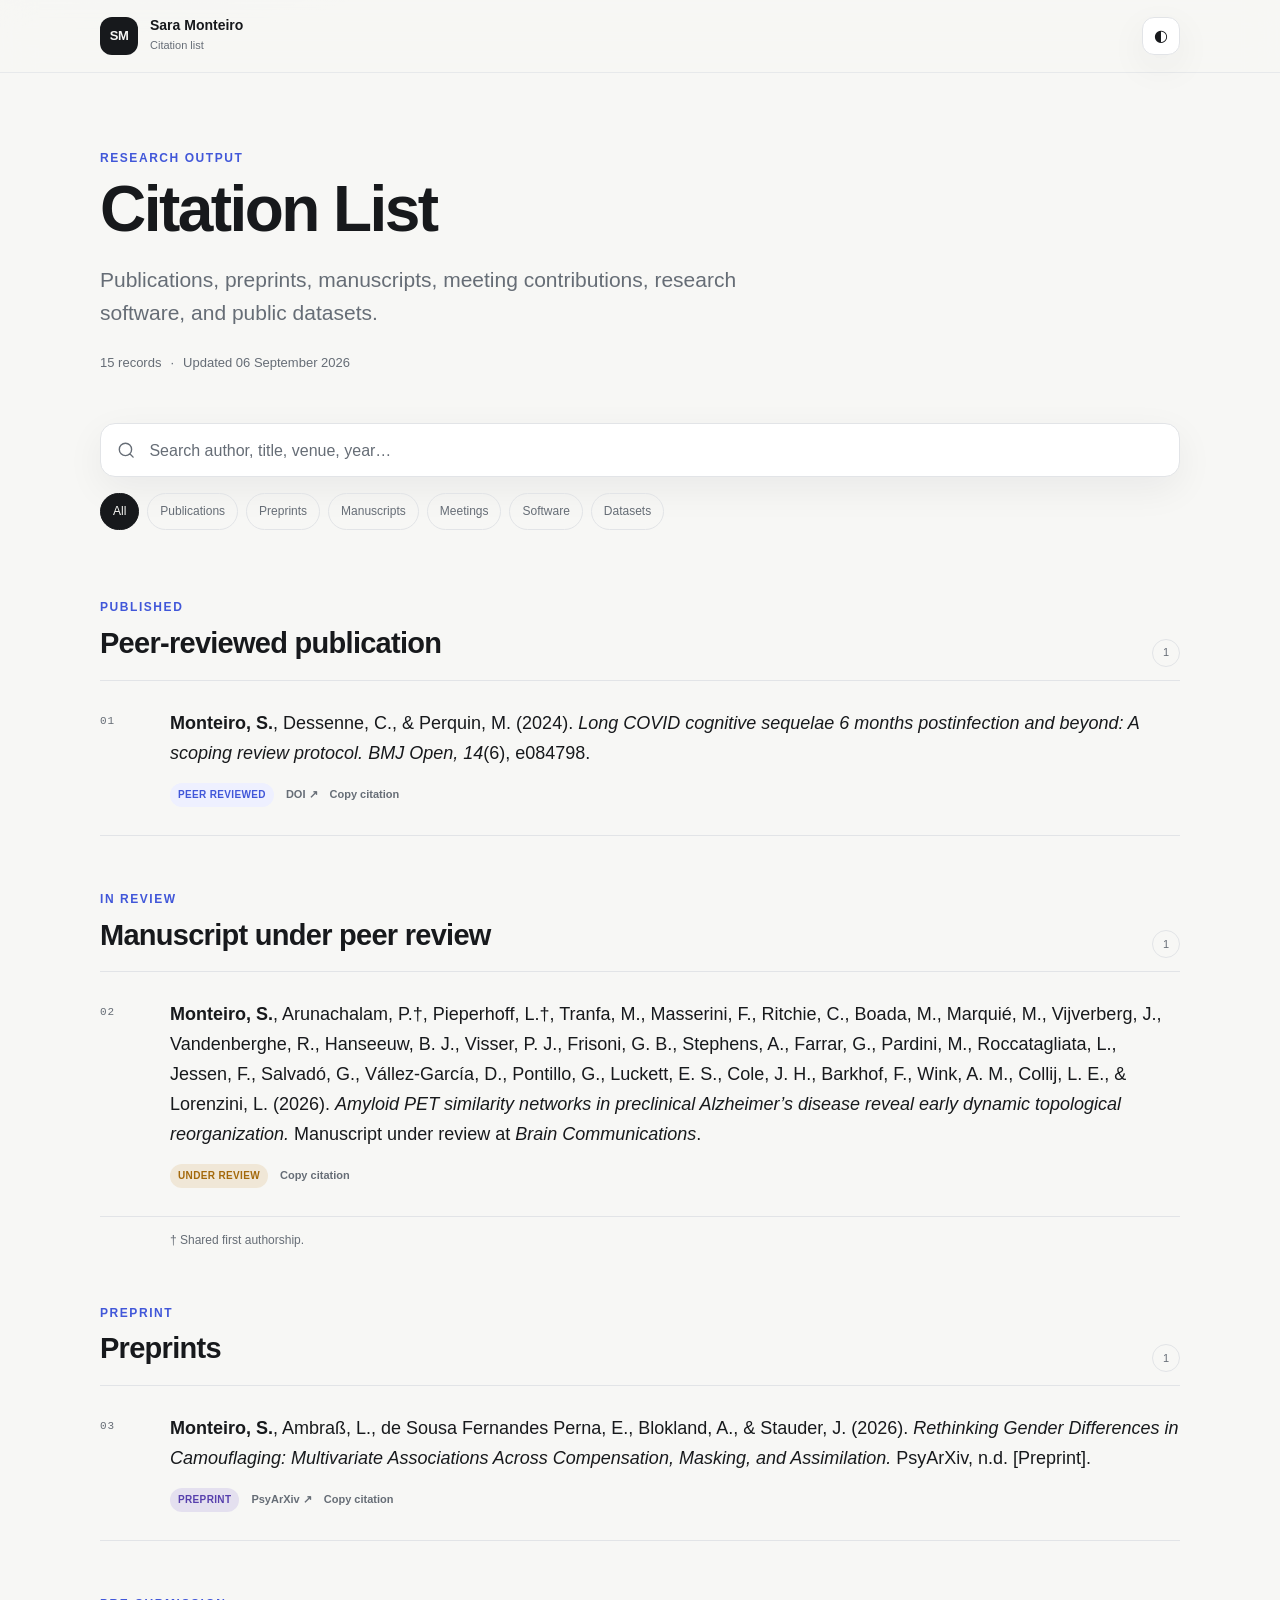
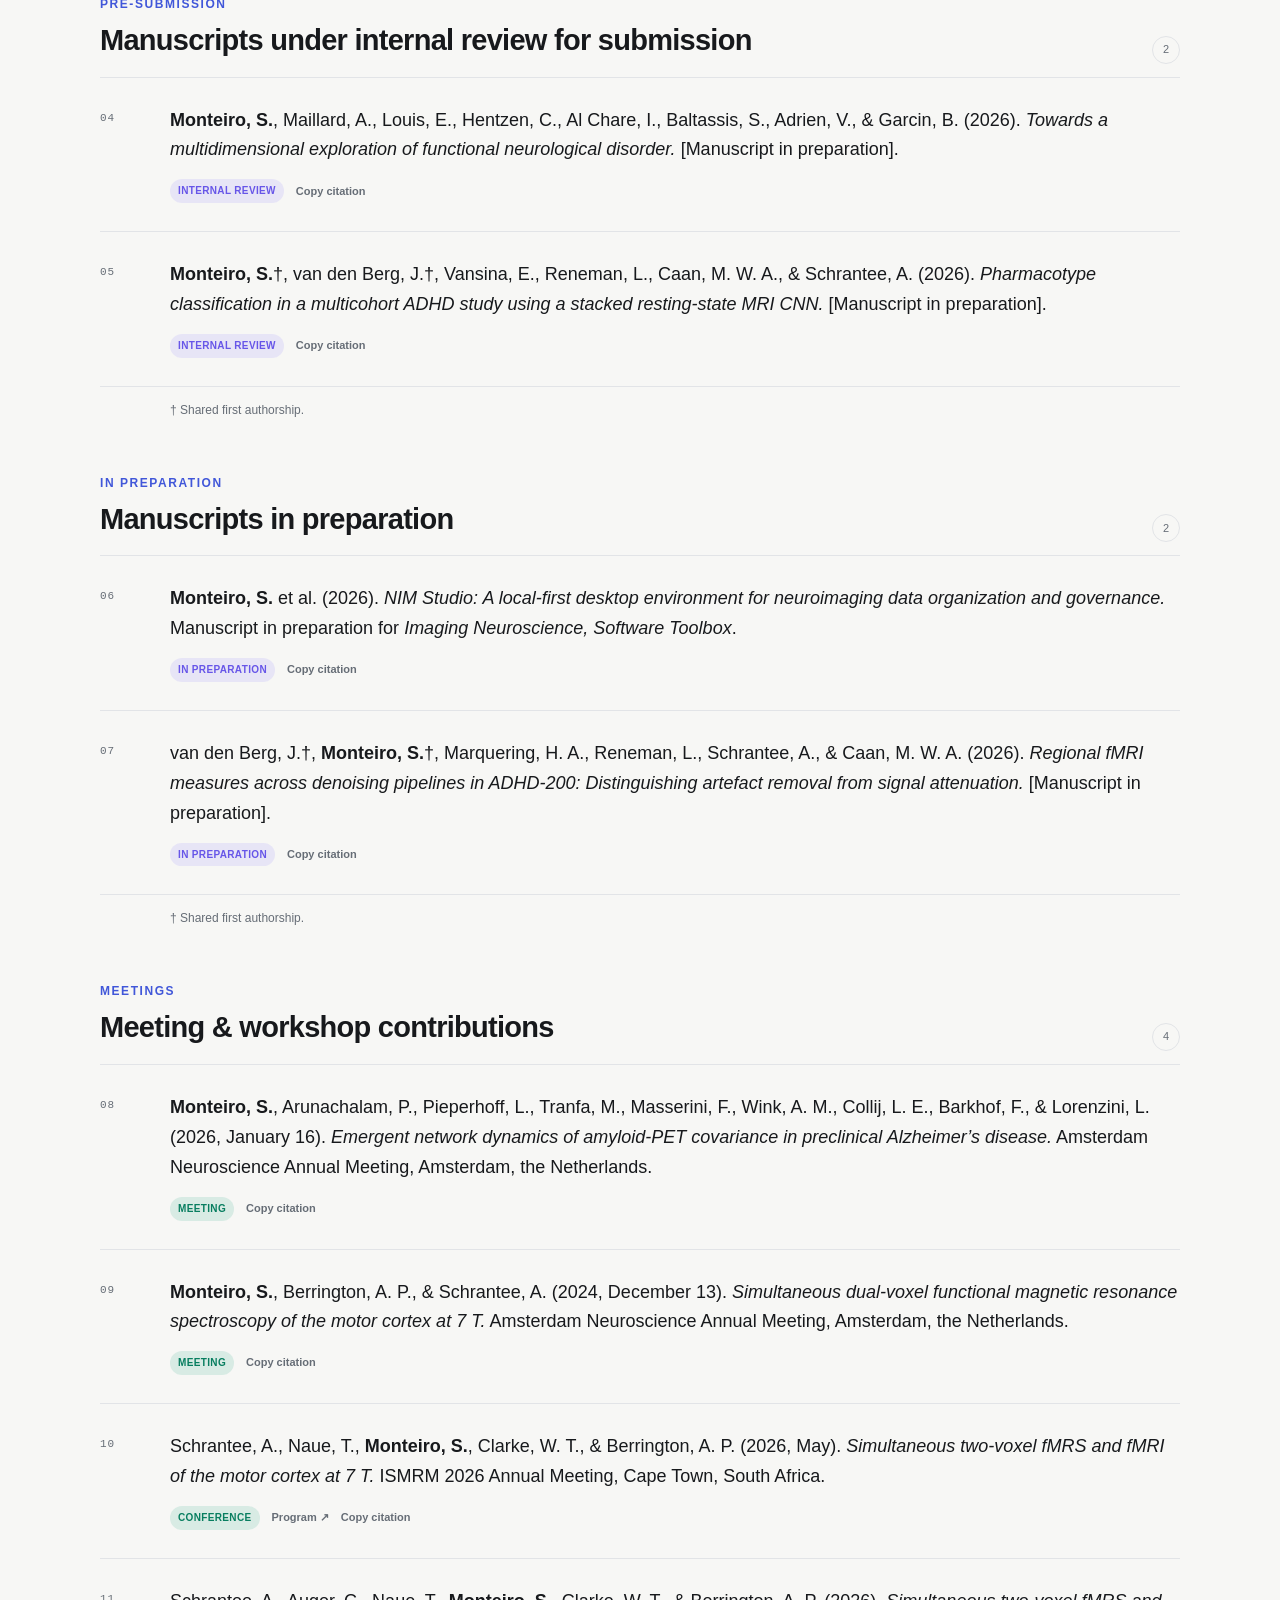
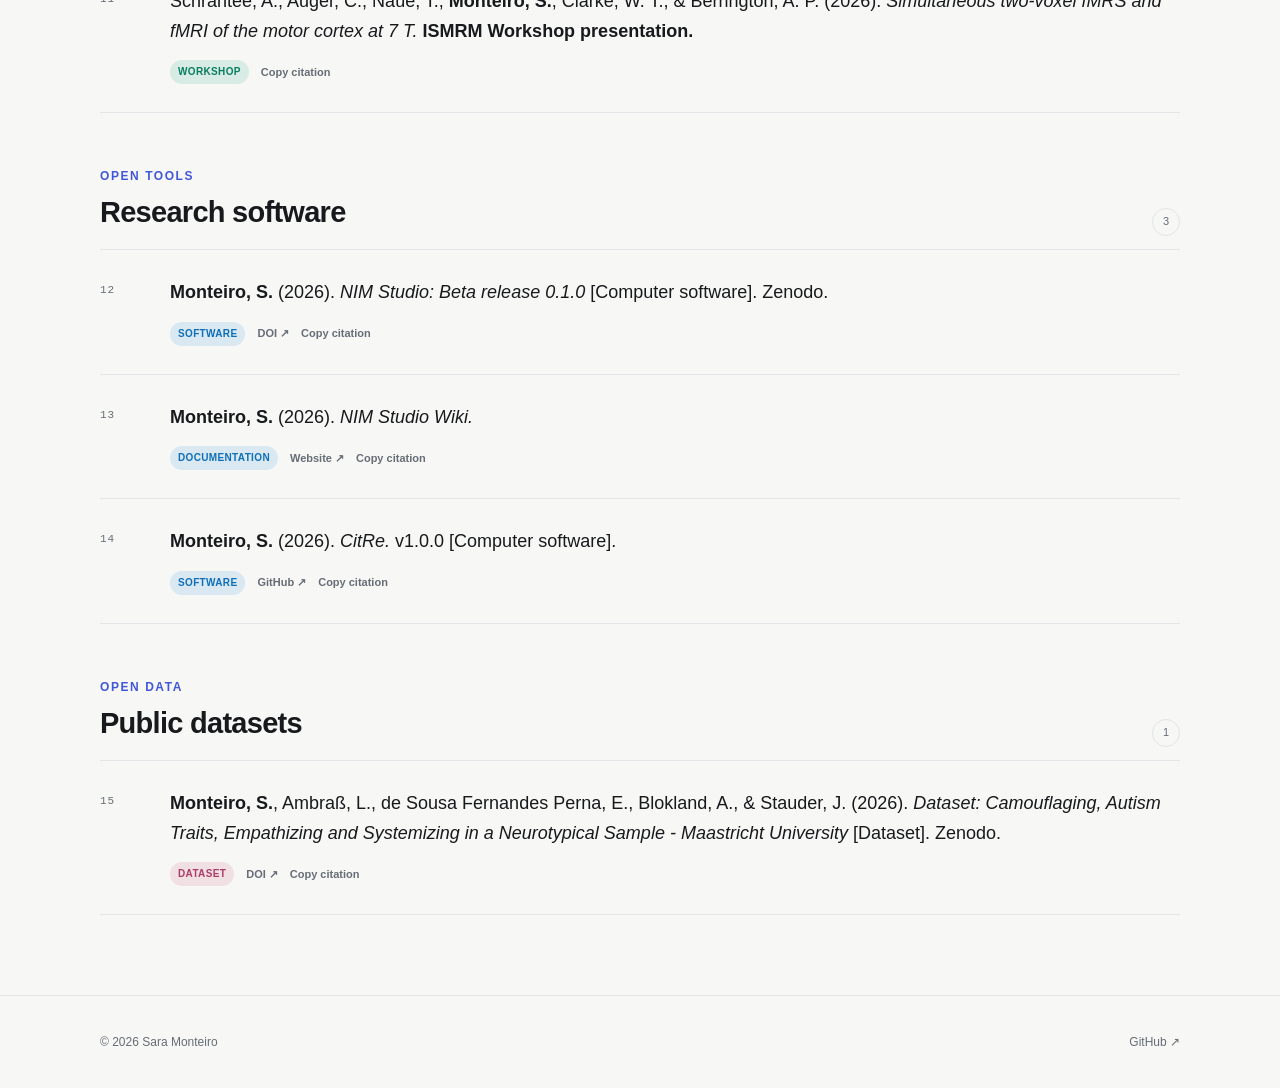
==== commit 6122d9ac: "Refactor HTML for improved readability and structure" ====
--- a/index.html
+++ b/index.html
@@ -9,9 +9,7 @@
   <title>Sara Monteiro — Citation List</title>
   <link rel="stylesheet" href="./styles.css">
 </head>
-
 <body>
-
   <header class="site-header">
     <div class="wrap header-inner">
       <a class="brand" href="#top" aria-label="Citation list home">
@@ -21,924 +19,59 @@
           <small>Citation list</small>
         </span>
       </a>
-
-      <button
-        class="theme-toggle"
-        type="button"
-        aria-label="Toggle color theme"
-        title="Toggle color theme"
-      >◐</button>
+      <button class="theme-toggle" type="button" aria-label="Toggle color theme" title="Toggle color theme">◐</button>
     </div>
   </header>
 
-
   <main id="top" class="wrap">
-
     <section class="hero">
       <p class="eyebrow">Research output</p>
-
       <h1>Citation List</h1>
-
-      <p class="lede">
-        Publications, preprints, manuscripts, meeting contributions,
-        research software, and public datasets.
-      </p>
-
+      <p class="lede">Publications, preprints, manuscripts, meeting contributions, research software, and public datasets.</p>
       <div class="hero-meta">
-        <span>15 records</span>
+        <span id="record-count">Loading…</span>
         <span aria-hidden="true">·</span>
-        <span>Updated 06 September 2026</span>
+        <span id="updated-date">Reading CITATIONS.md</span>
       </div>
     </section>
 
-
     <section class="controls" aria-label="Citation controls">
-
       <label class="search">
         <span class="sr-only">Search citations</span>
-
-        <svg viewBox="0 0 24 24" aria-hidden="true">
-          <path d="m21 21-4.35-4.35m2.35-5.65A8 8 0 1 1 3 11a8 8 0 0 1 16 0Z"/>
-        </svg>
-
-        <input
-          id="search-input"
-          type="search"
-          placeholder="Search author, title, venue, year…"
-          autocomplete="off"
-        >
+        <svg viewBox="0 0 24 24" aria-hidden="true"><path d="m21 21-4.35-4.35m2.35-5.65A8 8 0 1 1 3 11a8 8 0 0 1 16 0Z"/></svg>
+        <input id="search-input" type="search" placeholder="Search author, title, venue, year…" autocomplete="off">
       </label>
 
-
       <div class="filters" role="group" aria-label="Filter citations">
-
-        <button
-          class="filter active"
-          type="button"
-          data-filter="all"
-        >All</button>
-
-        <button
-          class="filter"
-          type="button"
-          data-filter="publication"
-        >Publications</button>
-
-        <button
-          class="filter"
-          type="button"
-          data-filter="preprint"
-        >Preprints</button>
-
-        <button
-          class="filter"
-          type="button"
-          data-filter="manuscript"
-        >Manuscripts</button>
-
-        <button
-          class="filter"
-          type="button"
-          data-filter="conference"
-        >Meetings</button>
-
-        <button
-          class="filter"
-          type="button"
-          data-filter="software"
-        >Software</button>
-
-        <button
-          class="filter"
-          type="button"
-          data-filter="dataset"
-        >Datasets</button>
-
+        <button class="filter active" type="button" data-filter="all">All</button>
+        <button class="filter" type="button" data-filter="publication">Publications</button>
+        <button class="filter" type="button" data-filter="preprint">Preprints</button>
+        <button class="filter" type="button" data-filter="manuscript">Manuscripts</button>
+        <button class="filter" type="button" data-filter="conference">Meetings</button>
+        <button class="filter" type="button" data-filter="software">Software</button>
+        <button class="filter" type="button" data-filter="dataset">Datasets</button>
       </div>
     </section>
 
+    <div id="results-status" class="results-status" aria-live="polite"></div>
 
-    <div
-      id="results-status"
-      class="results-status"
-      aria-live="polite"
-    ></div>
+    <!-- Everything below is generated from CITATIONS.md -->
+    <div id="citation-sections"></div>
 
-
-
-    <!-- =========================================================
-         PEER-REVIEWED PUBLICATION
-    ========================================================== -->
-
-    <section
-      class="citation-section"
-      data-section="publication"
-    >
-
-      <div class="section-heading">
-        <div>
-          <p class="section-kicker">Published</p>
-          <h2>Peer-reviewed publication</h2>
-        </div>
-
-        <span class="section-count">1</span>
-      </div>
-
-
-      <article
-        class="entry"
-        data-category="publication"
-      >
-
-        <div class="entry-index">01</div>
-
-        <div class="entry-body">
-
-          <p class="citation">
-            <strong class="self-author">Monteiro, S.</strong>,
-            Dessenne, C., &amp; Perquin, M. (2024).
-            <em class="work-title">
-              Long COVID cognitive sequelae 6 months postinfection and beyond:
-              A scoping review protocol.
-            </em>
-            <em>BMJ Open, 14</em>(6), e084798.
-          </p>
-
-          <div class="entry-meta">
-            <span class="status published">Peer reviewed</span>
-
-            <a
-              href="https://doi.org/10.1136/bmjopen-2024-084798"
-              target="_blank"
-              rel="noopener"
-            >DOI ↗</a>
-
-            <button
-              class="copy-btn"
-              type="button"
-            >Copy citation</button>
-          </div>
-
-        </div>
-      </article>
-
-    </section>
-
-
-
-    <!-- =========================================================
-         MANUSCRIPT UNDER PEER REVIEW
-    ========================================================== -->
-
-    <section
-      class="citation-section"
-      data-section="manuscript"
-    >
-
-      <div class="section-heading">
-        <div>
-          <p class="section-kicker">In review</p>
-          <h2>Manuscript under peer review</h2>
-        </div>
-
-        <span class="section-count">1</span>
-      </div>
-
-
-      <article
-        class="entry"
-        data-category="manuscript"
-      >
-
-        <div class="entry-index">02</div>
-
-        <div class="entry-body">
-
-          <p class="citation">
-            <strong class="self-author">Monteiro, S.</strong>,
-            Arunachalam, P.†,
-            Pieperhoff, L.†,
-            Tranfa, M.,
-            Masserini, F.,
-            Ritchie, C.,
-            Boada, M.,
-            Marquié, M.,
-            Vijverberg, J.,
-            Vandenberghe, R.,
-            Hanseeuw, B. J.,
-            Visser, P. J.,
-            Frisoni, G. B.,
-            Stephens, A.,
-            Farrar, G.,
-            Pardini, M.,
-            Roccatagliata, L.,
-            Jessen, F.,
-            Salvadó, G.,
-            Vállez-García, D.,
-            Pontillo, G.,
-            Luckett, E. S.,
-            Cole, J. H.,
-            Barkhof, F.,
-            Wink, A. M.,
-            Collij, L. E.,
-            &amp; Lorenzini, L. (2026).
-            <em class="work-title">
-              Amyloid PET similarity networks in preclinical Alzheimer’s disease
-              reveal early dynamic topological reorganization.
-            </em>
-            Manuscript under review at
-            <em>Brain Communications</em>.
-          </p>
-
-          <div class="entry-meta">
-            <span class="status review">Under review</span>
-
-            <button
-              class="copy-btn"
-              type="button"
-            >Copy citation</button>
-          </div>
-
-        </div>
-      </article>
-
-      <p class="note">† Shared first authorship.</p>
-
-    </section>
-
-
-
-    <!-- =========================================================
-         PREPRINTS
-    ========================================================== -->
-
-    <section
-      class="citation-section"
-      data-section="preprint"
-    >
-
-      <div class="section-heading">
-        <div>
-          <p class="section-kicker">Preprint</p>
-          <h2>Preprints</h2>
-        </div>
-
-        <span class="section-count">1</span>
-      </div>
-
-
-      <article
-        class="entry"
-        data-category="preprint"
-      >
-
-        <div class="entry-index">03</div>
-
-        <div class="entry-body">
-
-          <p class="citation">
-            <strong class="self-author">Monteiro, S.</strong>,
-            Ambraß, L.,
-            de Sousa Fernandes Perna, E.,
-            Blokland, A.,
-            &amp; Stauder, J. (2026).
-            <em class="work-title">
-              Rethinking Gender Differences in Camouflaging:
-              Multivariate Associations Across Compensation,
-              Masking, and Assimilation.
-            </em>
-            PsyArXiv, n.d. [Preprint].
-          </p>
-
-          <div class="entry-meta">
-
-            <span class="status preprint">Preprint</span>
-
-            <a
-              href="https://osf.io/preprints/psyarxiv/wrmja_v1"
-              target="_blank"
-              rel="noopener"
-            >PsyArXiv ↗</a>
-
-            <button
-              class="copy-btn"
-              type="button"
-            >Copy citation</button>
-
-          </div>
-
-        </div>
-      </article>
-
-    </section>
-
-
-
-    <!-- =========================================================
-         INTERNAL REVIEW
-    ========================================================== -->
-
-    <section
-      class="citation-section"
-      data-section="manuscript"
-    >
-
-      <div class="section-heading">
-        <div>
-          <p class="section-kicker">Pre-submission</p>
-          <h2>Manuscripts under internal review for submission</h2>
-        </div>
-
-        <span class="section-count">2</span>
-      </div>
-
-
-      <article
-        class="entry"
-        data-category="manuscript"
-      >
-
-        <div class="entry-index">04</div>
-
-        <div class="entry-body">
-
-          <p class="citation">
-            <strong class="self-author">Monteiro, S.</strong>,
-            Maillard, A.,
-            Louis, E.,
-            Hentzen, C.,
-            Al Chare, I.,
-            Baltassis, S.,
-            Adrien, V.,
-            &amp; Garcin, B. (2026).
-            <em class="work-title">
-              Towards a multidimensional exploration of functional neurological disorder.
-            </em>
-            [Manuscript in preparation].
-          </p>
-
-          <div class="entry-meta">
-            <span class="status prep">Internal review</span>
-
-            <button
-              class="copy-btn"
-              type="button"
-            >Copy citation</button>
-          </div>
-
-        </div>
-      </article>
-
-
-      <article
-        class="entry"
-        data-category="manuscript"
-      >
-
-        <div class="entry-index">05</div>
-
-        <div class="entry-body">
-
-          <p class="citation">
-            <strong class="self-author">Monteiro, S.</strong>†,
-            van den Berg, J.†,
-            Vansina, E.,
-            Reneman, L.,
-            Caan, M. W. A.,
-            &amp; Schrantee, A. (2026).
-            <em class="work-title">
-              Pharmacotype classification in a multicohort ADHD study
-              using a stacked resting-state MRI CNN.
-            </em>
-            [Manuscript in preparation].
-          </p>
-
-          <div class="entry-meta">
-            <span class="status prep">Internal review</span>
-
-            <button
-              class="copy-btn"
-              type="button"
-            >Copy citation</button>
-          </div>
-
-        </div>
-      </article>
-
-      <p class="note">† Shared first authorship.</p>
-
-    </section>
-
-
-
-    <!-- =========================================================
-         MANUSCRIPTS IN PREPARATION
-    ========================================================== -->
-
-    <section
-      class="citation-section"
-      data-section="manuscript"
-    >
-
-      <div class="section-heading">
-        <div>
-          <p class="section-kicker">In preparation</p>
-          <h2>Manuscripts in preparation</h2>
-        </div>
-
-        <span class="section-count">2</span>
-      </div>
-
-
-      <article
-        class="entry"
-        data-category="manuscript"
-      >
-
-        <div class="entry-index">06</div>
-
-        <div class="entry-body">
-
-          <p class="citation">
-            <strong class="self-author">Monteiro, S.</strong>
-            et al. (2026).
-            <em class="work-title">
-              NIM Studio: A local-first desktop environment for
-              neuroimaging data organization and governance.
-            </em>
-            Manuscript in preparation for
-            <em>Imaging Neuroscience, Software Toolbox</em>.
-          </p>
-
-          <div class="entry-meta">
-            <span class="status prep">In preparation</span>
-
-            <button
-              class="copy-btn"
-              type="button"
-            >Copy citation</button>
-          </div>
-
-        </div>
-      </article>
-
-
-      <article
-        class="entry"
-        data-category="manuscript"
-      >
-
-        <div class="entry-index">07</div>
-
-        <div class="entry-body">
-
-          <p class="citation">
-            van den Berg, J.†,
-            <strong class="self-author">Monteiro, S.</strong>†,
-            Marquering, H. A.,
-            Reneman, L.,
-            Schrantee, A.,
-            &amp; Caan, M. W. A. (2026).
-            <em class="work-title">
-              Regional fMRI measures across denoising pipelines in ADHD-200:
-              Distinguishing artefact removal from signal attenuation.
-            </em>
-            [Manuscript in preparation].
-          </p>
-
-          <div class="entry-meta">
-            <span class="status prep">In preparation</span>
-
-            <button
-              class="copy-btn"
-              type="button"
-            >Copy citation</button>
-          </div>
-
-        </div>
-      </article>
-
-      <p class="note">† Shared first authorship.</p>
-
-    </section>
-
-
-
-    <!-- =========================================================
-         MEETINGS & WORKSHOPS
-    ========================================================== -->
-
-    <section
-      class="citation-section"
-      data-section="conference"
-    >
-
-      <div class="section-heading">
-        <div>
-          <p class="section-kicker">Meetings</p>
-          <h2>Meeting &amp; workshop contributions</h2>
-        </div>
-
-        <span class="section-count">4</span>
-      </div>
-
-
-      <article
-        class="entry"
-        data-category="conference"
-      >
-
-        <div class="entry-index">08</div>
-
-        <div class="entry-body">
-
-          <p class="citation">
-            <strong class="self-author">Monteiro, S.</strong>,
-            Arunachalam, P.,
-            Pieperhoff, L.,
-            Tranfa, M.,
-            Masserini, F.,
-            Wink, A. M.,
-            Collij, L. E.,
-            Barkhof, F.,
-            &amp; Lorenzini, L. (2026, January 16).
-            <em class="work-title">
-              Emergent network dynamics of amyloid-PET covariance
-              in preclinical Alzheimer’s disease.
-            </em>
-            Amsterdam Neuroscience Annual Meeting,
-            Amsterdam, the Netherlands.
-          </p>
-
-          <div class="entry-meta">
-            <span class="status conference">Meeting</span>
-
-            <button
-              class="copy-btn"
-              type="button"
-            >Copy citation</button>
-          </div>
-
-        </div>
-      </article>
-
-
-      <article
-        class="entry"
-        data-category="conference"
-      >
-
-        <div class="entry-index">09</div>
-
-        <div class="entry-body">
-
-          <p class="citation">
-            <strong class="self-author">Monteiro, S.</strong>,
-            Berrington, A. P.,
-            &amp; Schrantee, A. (2024, December 13).
-            <em class="work-title">
-              Simultaneous dual-voxel functional magnetic resonance
-              spectroscopy of the motor cortex at 7 T.
-            </em>
-            Amsterdam Neuroscience Annual Meeting,
-            Amsterdam, the Netherlands.
-          </p>
-
-          <div class="entry-meta">
-            <span class="status conference">Meeting</span>
-
-            <button
-              class="copy-btn"
-              type="button"
-            >Copy citation</button>
-          </div>
-
-        </div>
-      </article>
-
-
-      <article
-        class="entry"
-        data-category="conference"
-      >
-
-        <div class="entry-index">10</div>
-
-        <div class="entry-body">
-
-          <p class="citation">
-            Schrantee, A.,
-            Naue, T.,
-            <strong class="self-author">Monteiro, S.</strong>,
-            Clarke, W. T.,
-            &amp; Berrington, A. P. (2026, May).
-            <em class="work-title">
-              Simultaneous two-voxel fMRS and fMRI of the motor cortex at 7 T.
-            </em>
-            ISMRM 2026 Annual Meeting,
-            Cape Town, South Africa.
-          </p>
-
-          <div class="entry-meta">
-
-            <span class="status conference">Conference</span>
-
-            <a
-              href="https://echo.ismrm.org/program/ISMRM2026/at-a-glance/session/752"
-              target="_blank"
-              rel="noopener"
-            >Program ↗</a>
-
-            <button
-              class="copy-btn"
-              type="button"
-            >Copy citation</button>
-
-          </div>
-
-        </div>
-      </article>
-
-
-      <article
-        class="entry"
-        data-category="conference"
-      >
-
-        <div class="entry-index">11</div>
-
-        <div class="entry-body">
-
-          <p class="citation">
-            Schrantee, A.,
-            Auger, C.,
-            Naue, T.,
-            <strong class="self-author">Monteiro, S.</strong>,
-            Clarke, W. T.,
-            &amp; Berrington, A. P. (2026).
-            <em class="work-title">
-              Simultaneous two-voxel fMRS and fMRI of the motor cortex at 7 T.
-            </em>
-            <strong>ISMRM Workshop presentation.</strong>
-          </p>
-
-          <div class="entry-meta">
-
-            <span class="status conference">Workshop</span>
-
-            <button
-              class="copy-btn"
-              type="button"
-            >Copy citation</button>
-
-          </div>
-
-        </div>
-      </article>
-
-    </section>
-
-
-
-    <!-- =========================================================
-         SOFTWARE
-    ========================================================== -->
-
-    <section
-      class="citation-section"
-      data-section="software"
-    >
-
-      <div class="section-heading">
-        <div>
-          <p class="section-kicker">Open tools</p>
-          <h2>Research software</h2>
-        </div>
-
-        <span class="section-count">3</span>
-      </div>
-
-
-      <article
-        class="entry"
-        data-category="software"
-      >
-
-        <div class="entry-index">12</div>
-
-        <div class="entry-body">
-
-          <p class="citation">
-            <strong class="self-author">Monteiro, S.</strong>
-            (2026).
-            <em class="work-title">
-              NIM Studio: Beta release 0.1.0
-            </em>
-            [Computer software]. Zenodo.
-          </p>
-
-          <div class="entry-meta">
-
-            <span class="status software">Software</span>
-
-            <a
-              href="https://doi.org/10.5281/zenodo.21296291"
-              target="_blank"
-              rel="noopener"
-            >DOI ↗</a>
-
-            <button
-              class="copy-btn"
-              type="button"
-            >Copy citation</button>
-
-          </div>
-
-        </div>
-      </article>
-
-
-      <article
-        class="entry"
-        data-category="software"
-      >
-
-        <div class="entry-index">13</div>
-
-        <div class="entry-body">
-
-          <p class="citation">
-            <strong class="self-author">Monteiro, S.</strong>
-            (2026).
-            <em class="work-title">NIM Studio Wiki.</em>
-          </p>
-
-          <div class="entry-meta">
-
-            <span class="status software">Documentation</span>
-
-            <a
-              href="https://nim-studio.readthedocs.io/en/latest/index.html"
-              target="_blank"
-              rel="noopener"
-            >Website ↗</a>
-
-            <button
-              class="copy-btn"
-              type="button"
-            >Copy citation</button>
-
-          </div>
-
-        </div>
-      </article>
-
-
-      <article
-        class="entry"
-        data-category="software"
-      >
-
-        <div class="entry-index">14</div>
-
-        <div class="entry-body">
-
-          <p class="citation">
-            <strong class="self-author">Monteiro, S.</strong>
-            (2026).
-            <em class="work-title">CitRe.</em>
-            v1.0.0 [Computer software].
-          </p>
-
-          <div class="entry-meta">
-
-            <span class="status software">Software</span>
-
-            <a
-              href="https://github.com/CitRe-plugin"
-              target="_blank"
-              rel="noopener"
-            >GitHub ↗</a>
-
-            <button
-              class="copy-btn"
-              type="button"
-            >Copy citation</button>
-
-          </div>
-
-        </div>
-      </article>
-
-    </section>
-
-
-
-    <!-- =========================================================
-         DATASETS
-    ========================================================== -->
-
-    <section
-      class="citation-section"
-      data-section="dataset"
-    >
-
-      <div class="section-heading">
-        <div>
-          <p class="section-kicker">Open data</p>
-          <h2>Public datasets</h2>
-        </div>
-
-        <span class="section-count">1</span>
-      </div>
-
-
-      <article
-        class="entry"
-        data-category="dataset"
-      >
-
-        <div class="entry-index">15</div>
-
-        <div class="entry-body">
-
-          <p class="citation">
-            <strong class="self-author">Monteiro, S.</strong>,
-            Ambraß, L.,
-            de Sousa Fernandes Perna, E.,
-            Blokland, A.,
-            &amp; Stauder, J. (2026).
-            <em class="work-title">
-              Dataset: Camouflaging, Autism Traits, Empathizing
-              and Systemizing in a Neurotypical Sample -
-              Maastricht University
-            </em>
-            [Dataset]. Zenodo.
-          </p>
-
-          <div class="entry-meta">
-
-            <span class="status dataset">Dataset</span>
-
-            <a
-              href="https://doi.org/10.5281/zenodo.22423955"
-              target="_blank"
-              rel="noopener"
-            >DOI ↗</a>
-
-            <button
-              class="copy-btn"
-              type="button"
-            >Copy citation</button>
-
-          </div>
-
-        </div>
-      </article>
-
-    </section>
-
-
-
-    <!-- EMPTY SEARCH STATE -->
-
-    <div
-      id="empty-state"
-      class="empty-state"
-      hidden
-    >
+    <div id="empty-state" class="empty-state" hidden>
       <strong>No citations found.</strong>
       <span>Try a different search term or filter.</span>
     </div>
-
   </main>
-
-
 
   <footer class="site-footer">
     <div class="wrap footer-inner">
-
       <span>© 2026 Sara Monteiro</span>
-
-      <a
-        href="https://github.com/monteiro-sara"
-        target="_blank"
-        rel="noopener"
-      >GitHub ↗</a>
-
+      <a href="https://github.com/monteiro-sara" target="_blank" rel="noopener">GitHub ↗</a>
     </div>
   </footer>
 
-
-  <div
-    class="toast"
-    role="status"
-    aria-live="polite"
-    aria-atomic="true"
-  >Citation copied</div>
-
-
+  <div class="toast" role="status" aria-live="polite" aria-atomic="true">Citation copied</div>
   <script src="./script.js"></script>
-
 </body>
 </html>
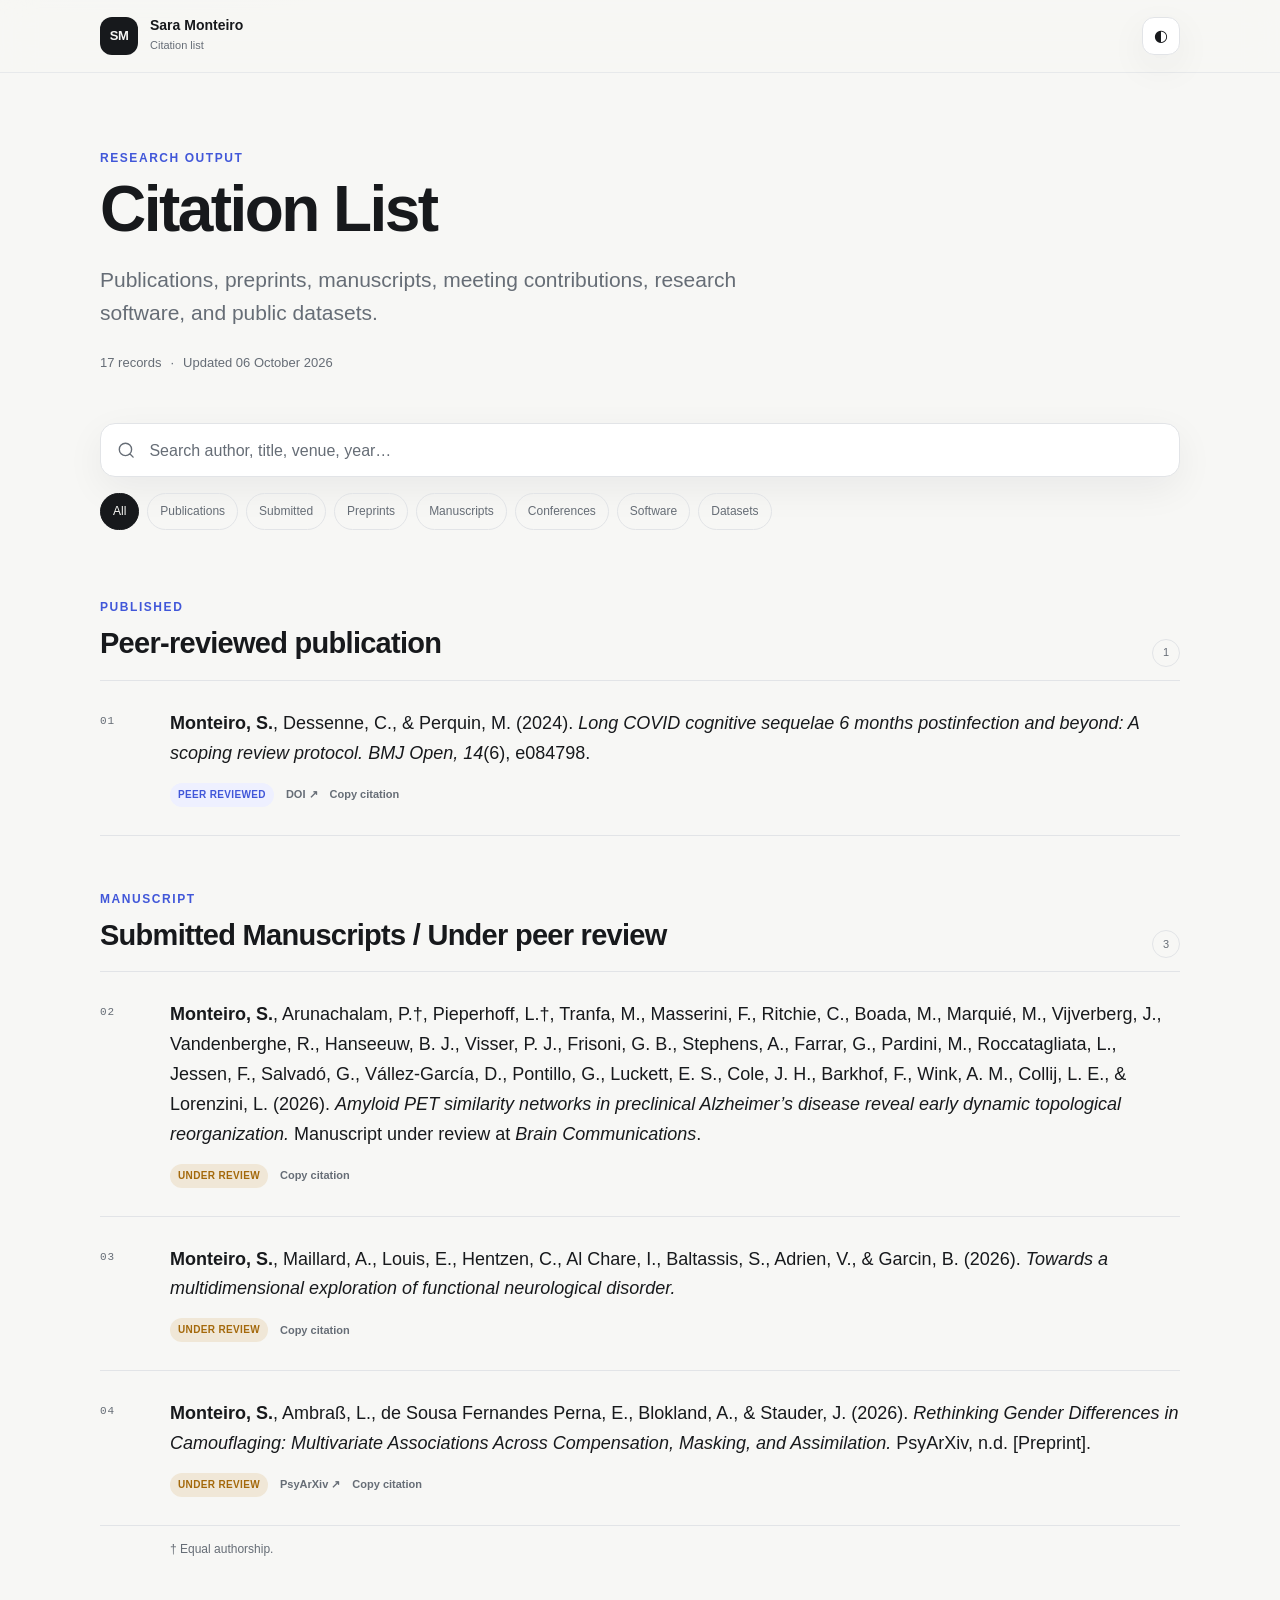
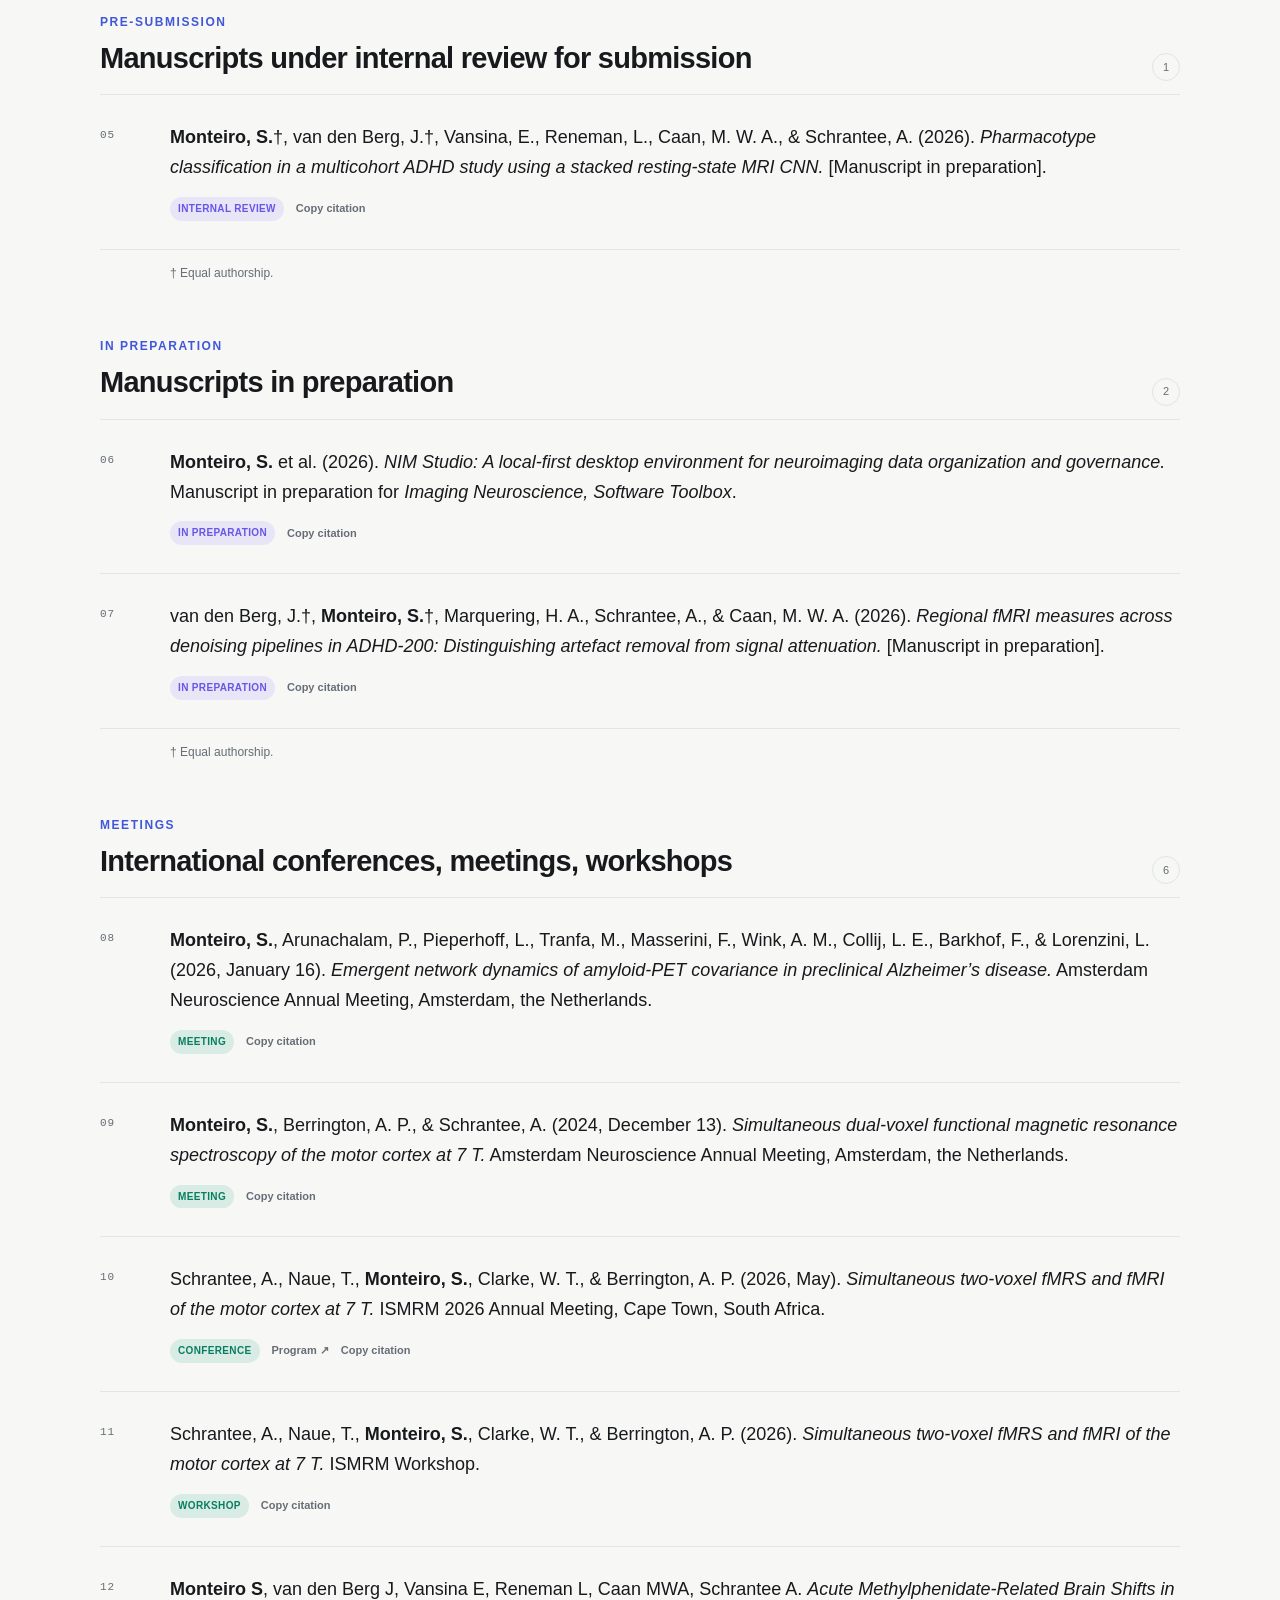
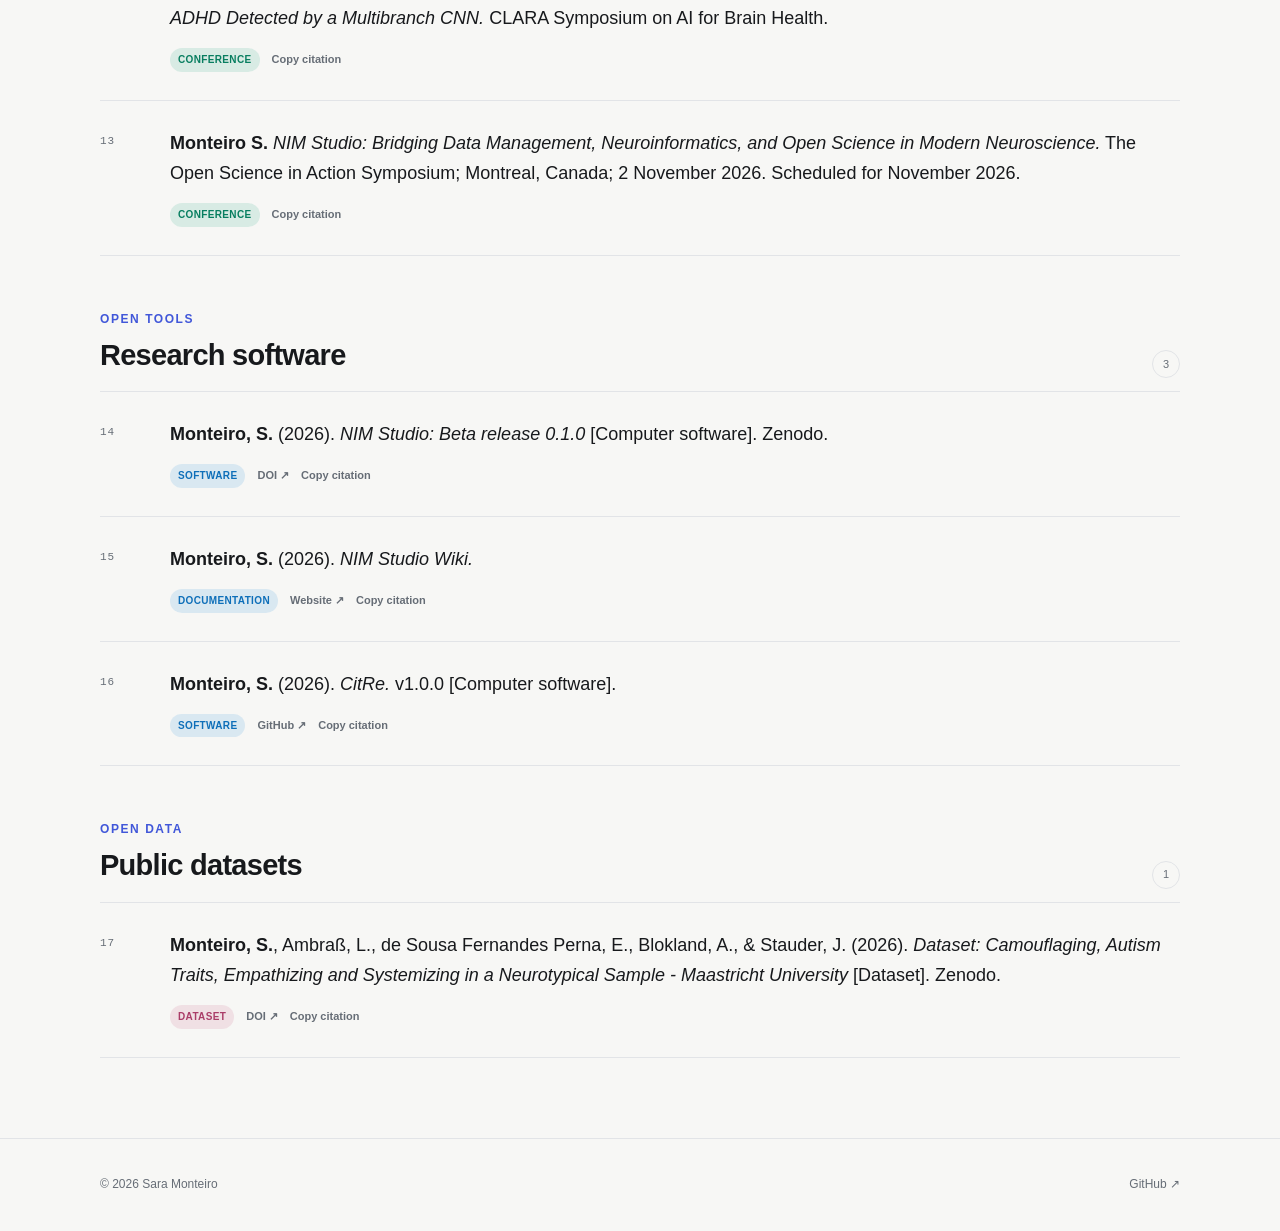
==== commit a0aad970: "Change 'Meetings' button text to 'Conferences'" ====
--- a/index.html
+++ b/index.html
@@ -45,9 +45,10 @@
       <div class="filters" role="group" aria-label="Filter citations">
         <button class="filter active" type="button" data-filter="all">All</button>
         <button class="filter" type="button" data-filter="publication">Publications</button>
+        <button class="filter" type="button" data-filter="submitted">Submitted</button>
         <button class="filter" type="button" data-filter="preprint">Preprints</button>
         <button class="filter" type="button" data-filter="manuscript">Manuscripts</button>
-        <button class="filter" type="button" data-filter="conference">Meetings</button>
+        <button class="filter" type="button" data-filter="conference">Conferences</button>
         <button class="filter" type="button" data-filter="software">Software</button>
         <button class="filter" type="button" data-filter="dataset">Datasets</button>
       </div>
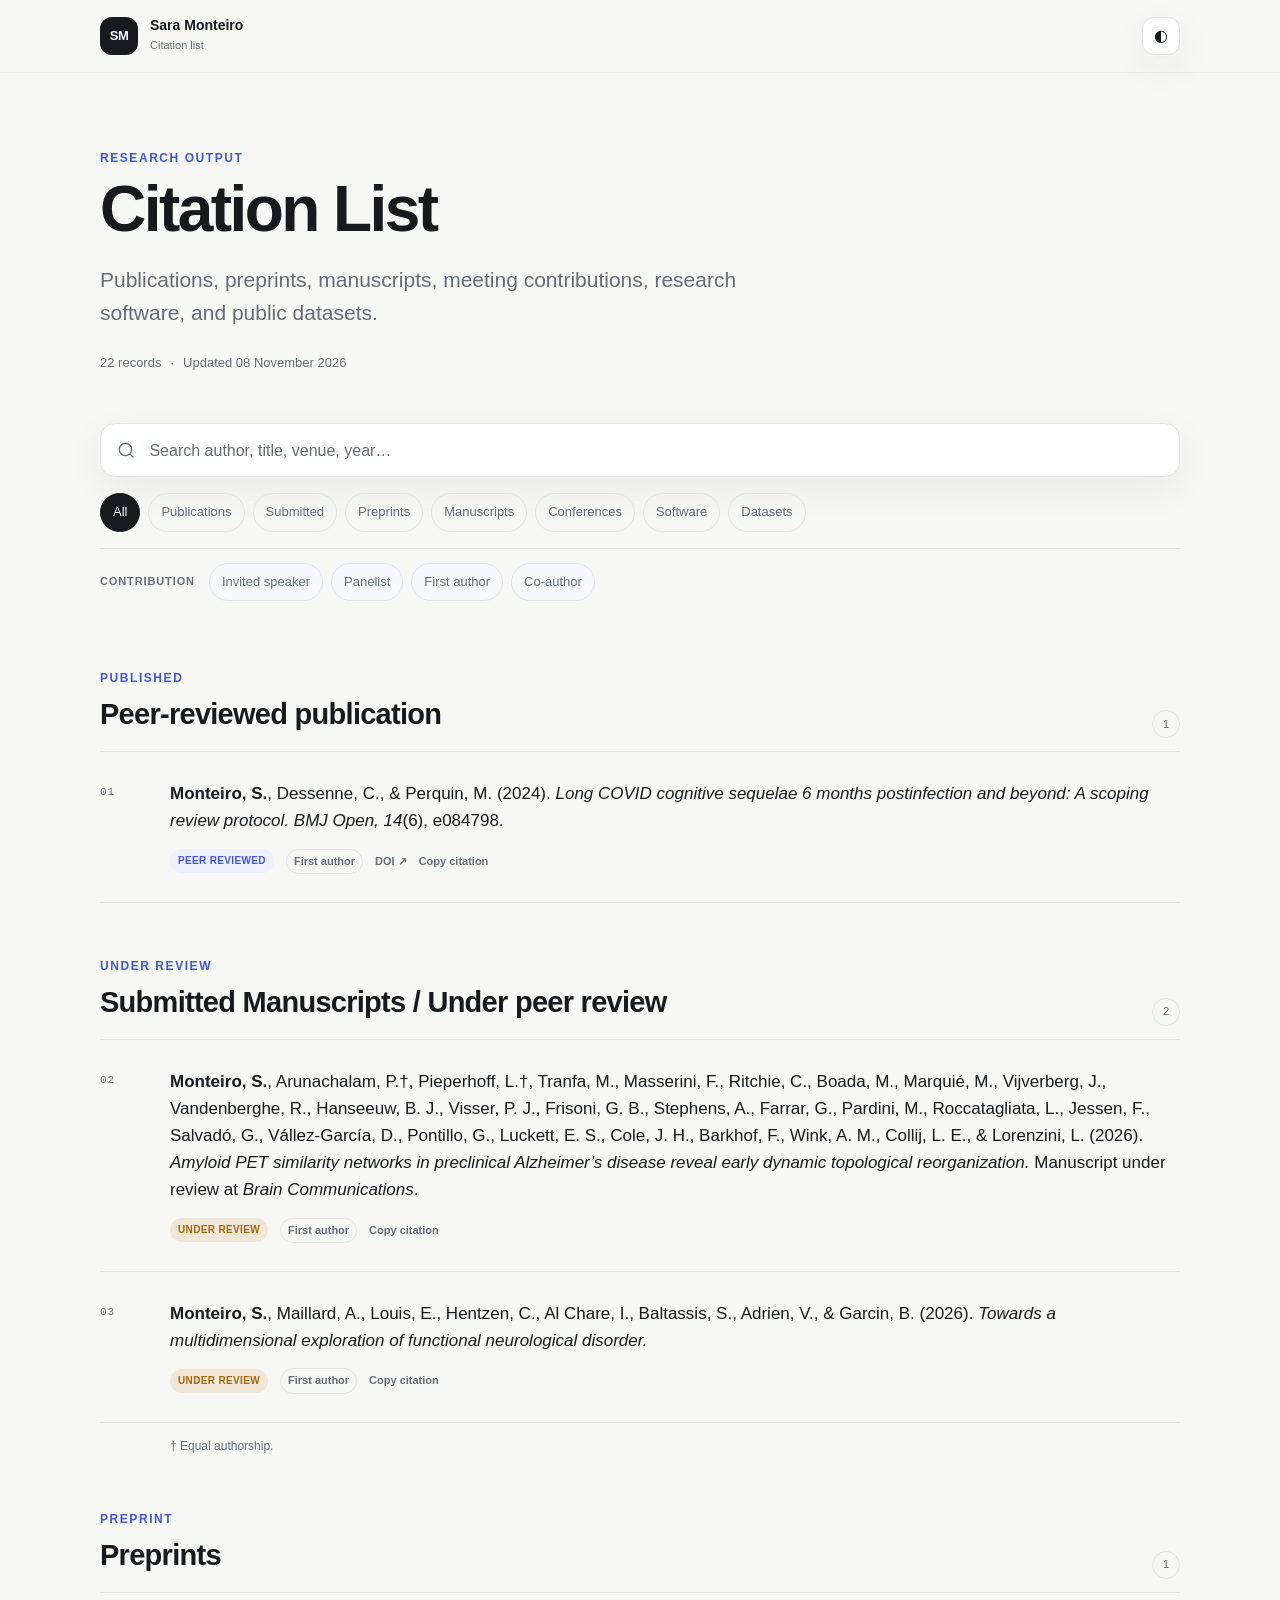
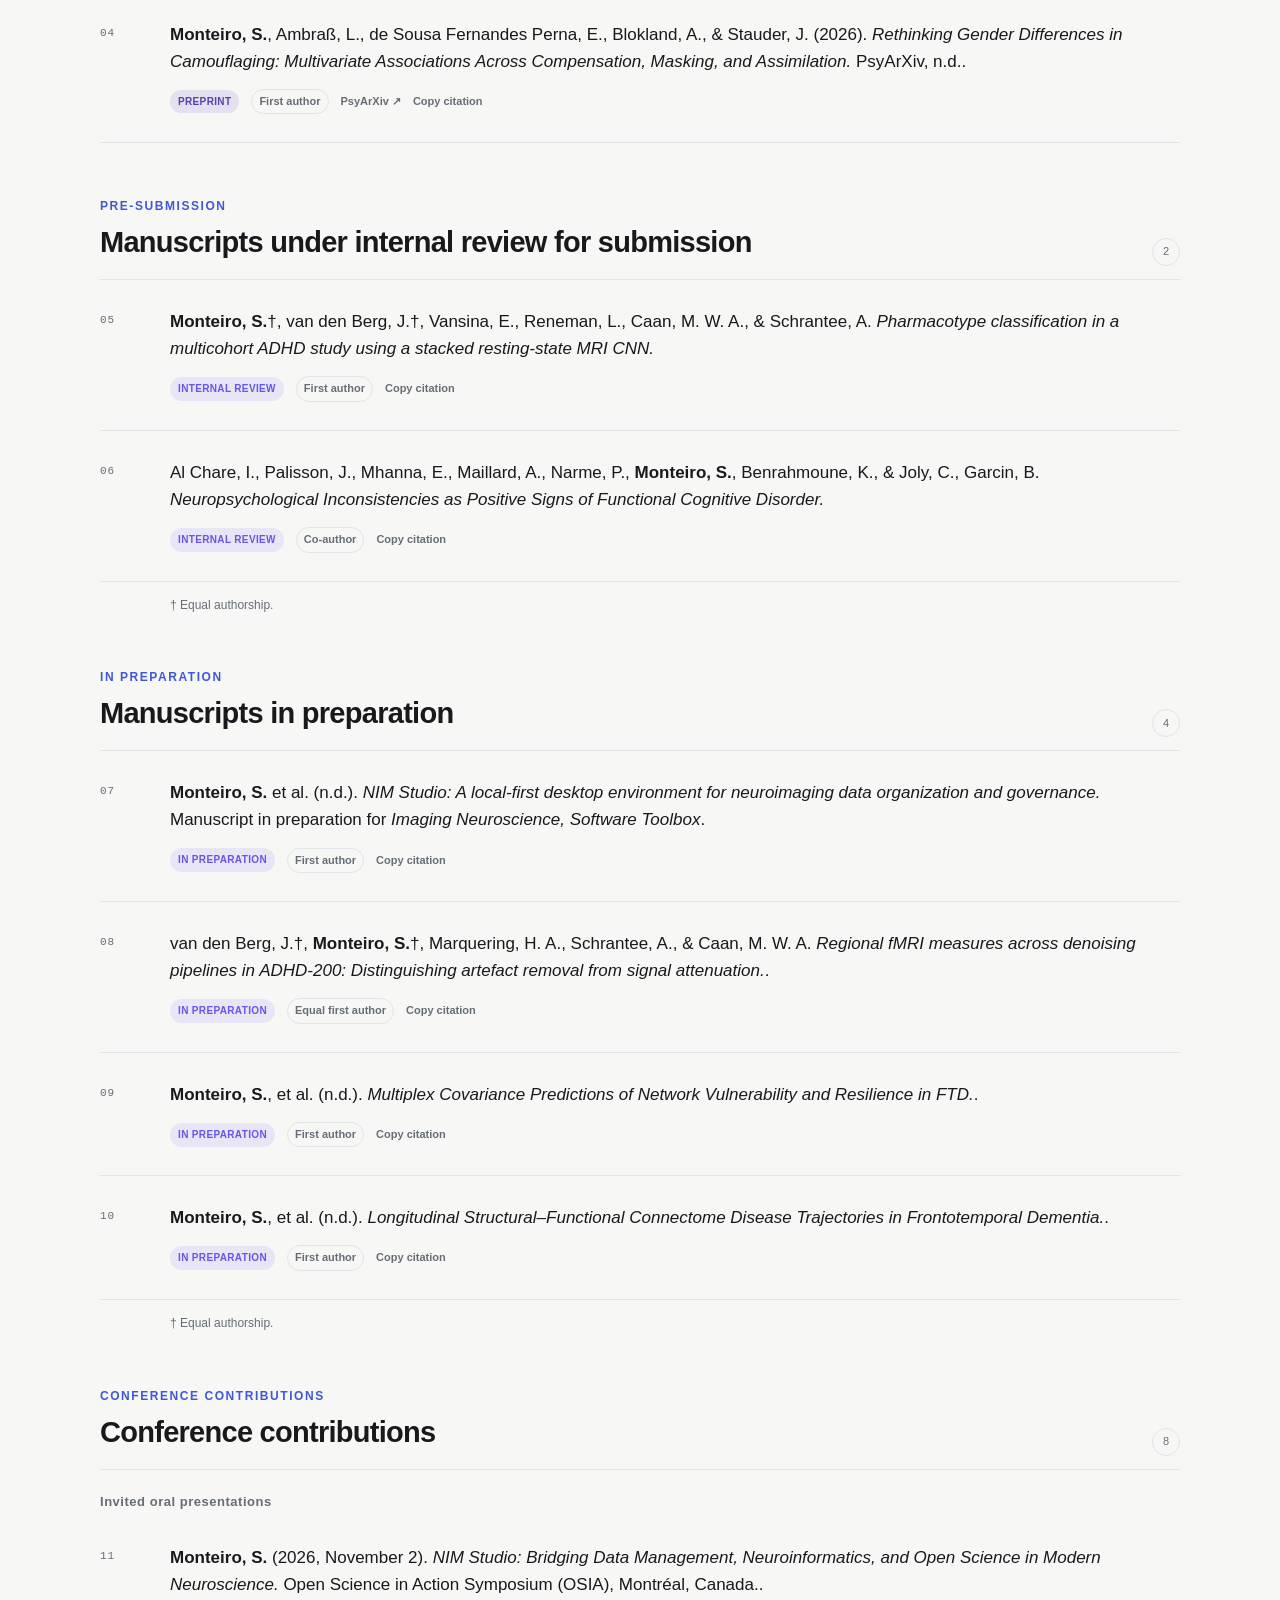
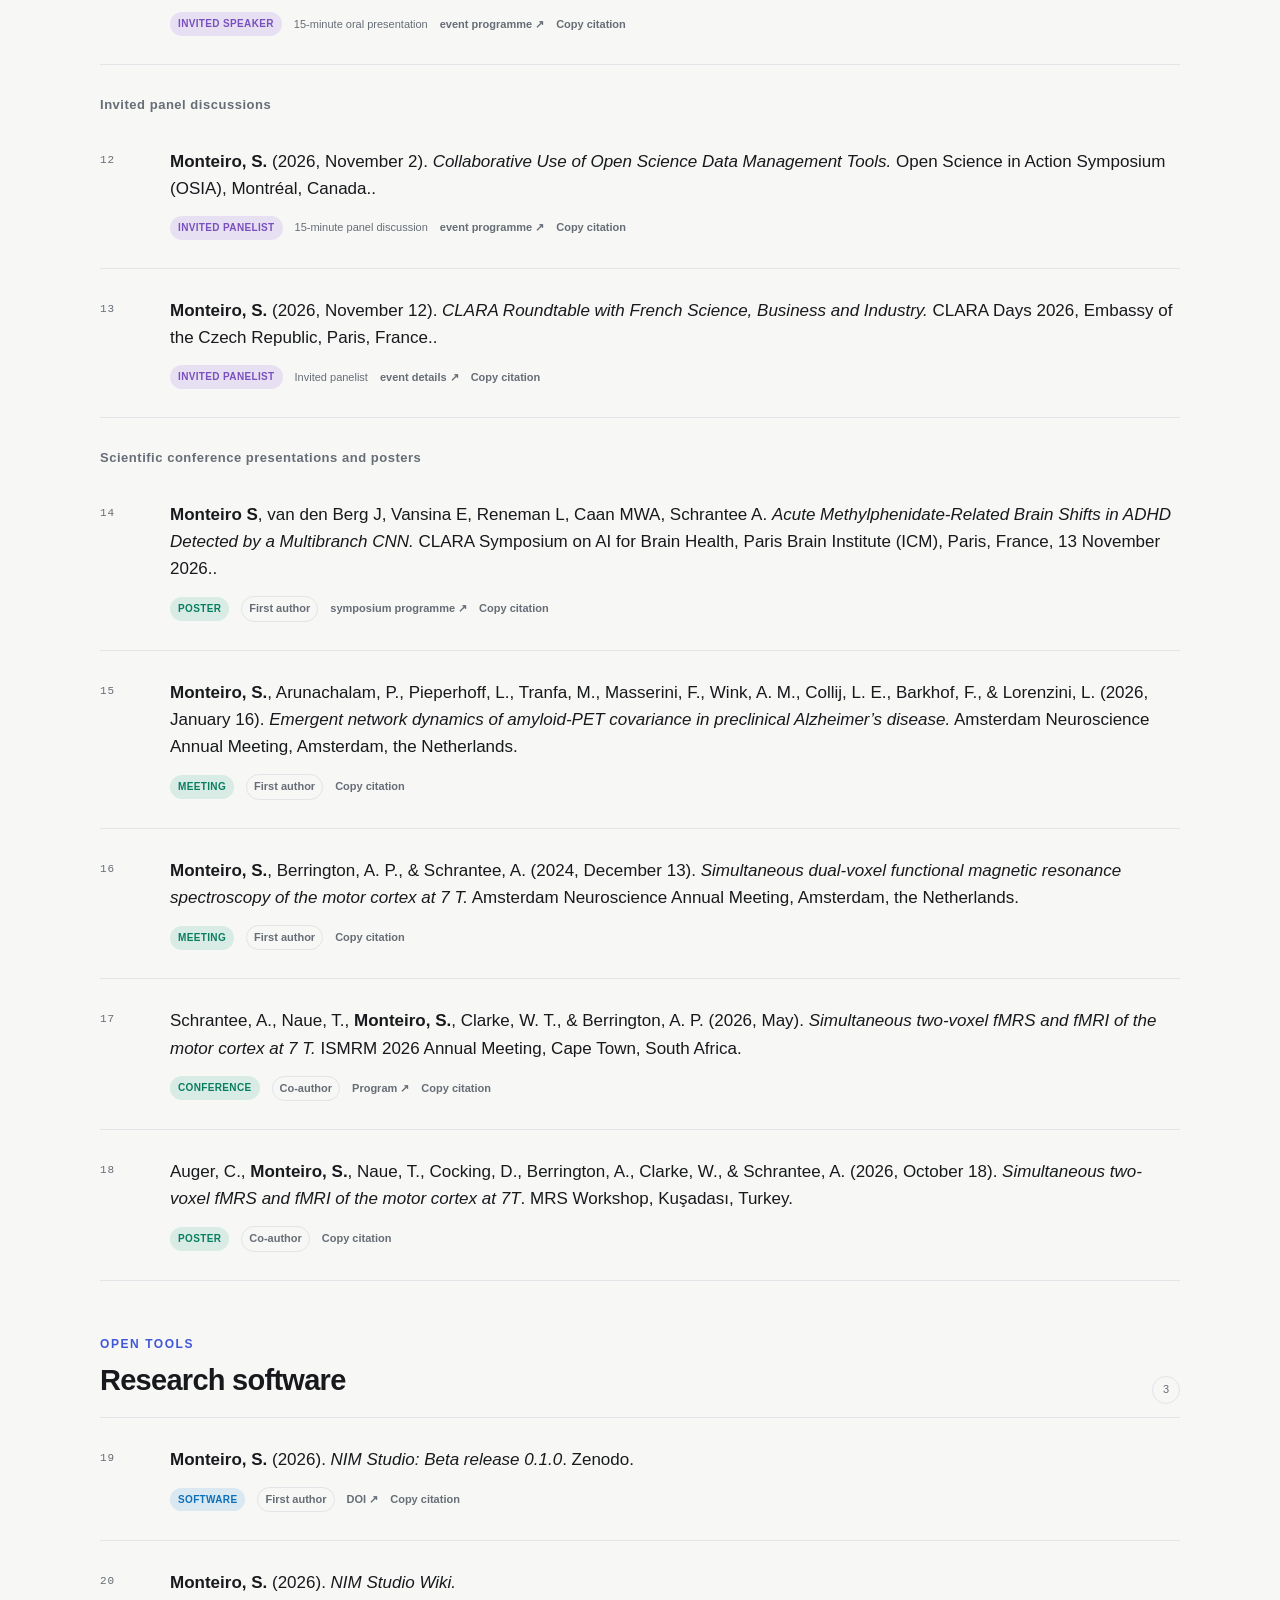
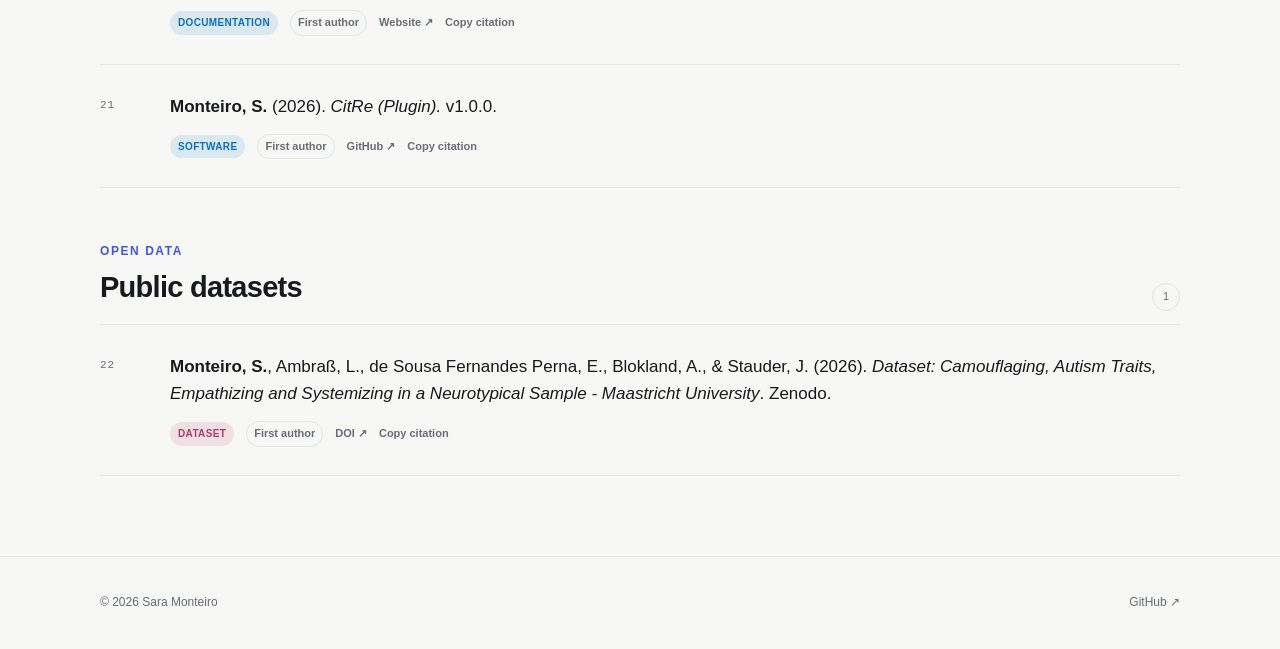
==== commit a2e4338f: "Add files via upload" ====
--- a/index.html
+++ b/index.html
@@ -7,7 +7,7 @@
   <meta name="author" content="Sara Monteiro">
   <meta name="theme-color" content="#0b0d10">
   <title>Sara Monteiro — Citation List</title>
-  <link rel="stylesheet" href="./styles.css">
+  <link rel="stylesheet" href="./styles.css?v=20261108">
 </head>
 <body>
   <header class="site-header">
@@ -42,7 +42,7 @@
         <input id="search-input" type="search" placeholder="Search author, title, venue, year…" autocomplete="off">
       </label>
 
-      <div class="filters" role="group" aria-label="Filter citations">
+      <div class="filters" role="group" aria-label="Filter citations by output type">
         <button class="filter active" type="button" data-filter="all">All</button>
         <button class="filter" type="button" data-filter="publication">Publications</button>
         <button class="filter" type="button" data-filter="submitted">Submitted</button>
@@ -51,6 +51,17 @@
         <button class="filter" type="button" data-filter="conference">Conferences</button>
         <button class="filter" type="button" data-filter="software">Software</button>
         <button class="filter" type="button" data-filter="dataset">Datasets</button>
+      </div>
+
+      <div class="role-controls">
+        <span class="filter-label">Contribution</span>
+        <div class="role-filters" role="group" aria-label="Filter citations by contribution role">
+          <button class="role-filter" type="button" data-role="speaker" aria-pressed="false">Invited speaker</button>
+          <button class="role-filter" type="button" data-role="panelist" aria-pressed="false">Panelist</button>
+          <button class="role-filter" type="button" data-role="first-author" aria-pressed="false">First author</button>
+          <button class="role-filter" type="button" data-role="co-author" aria-pressed="false">Co-author</button>
+        </div>
+        <button id="clear-roles" class="clear-roles" type="button" hidden>Clear roles</button>
       </div>
     </section>
 
@@ -73,6 +84,6 @@
   </footer>
 
   <div class="toast" role="status" aria-live="polite" aria-atomic="true">Citation copied</div>
-  <script src="./script.js"></script>
+  <script src="./script.js?v=20261108"></script>
 </body>
 </html>
--- a/styles.css
+++ b/styles.css
@@ -182,18 +182,18 @@
   gap: 8px;
 }
 
-.filter {
+.filter, .role-filter {
   padding: 8px 12px;
   border: 1px solid var(--line);
   border-radius: 999px;
   background: transparent;
   color: var(--muted);
-  font-size: 12px;
+  font-size: 13px;
   cursor: pointer;
   transition: 160ms ease;
 }
 
-.filter:hover {
+.filter:hover, .role-filter:hover {
   border-color: color-mix(in srgb, var(--accent) 48%, var(--line));
   color: var(--text);
 }
@@ -202,6 +202,58 @@
   border-color: var(--text);
   background: var(--text);
   color: var(--bg);
+}
+
+.role-controls {
+  display: flex;
+  align-items: center;
+  flex-wrap: wrap;
+  gap: 10px 14px;
+  padding-top: 14px;
+  border-top: 1px solid var(--line);
+}
+
+.filter-label {
+  color: var(--muted);
+  font-size: 11px;
+  font-weight: 750;
+  letter-spacing: .08em;
+  text-transform: uppercase;
+}
+
+.role-filters {
+  display: flex;
+  flex-wrap: wrap;
+  gap: 8px;
+}
+
+.role-filter {
+  background: color-mix(in srgb, var(--accent) 4%, var(--panel));
+}
+
+.role-filter.active {
+  background: var(--accent-soft);
+  color: var(--accent);
+  border-color: color-mix(in srgb, var(--accent) 65%, var(--line));
+}
+
+.clear-roles {
+  border: 0;
+  background: transparent;
+  color: var(--muted);
+  text-decoration: underline;
+  text-underline-offset: 3px;
+  cursor: pointer;
+  font-size: 12px;
+  padding: 6px;
+}
+
+.filter:focus-visible,
+.role-filter:focus-visible,
+.clear-roles:focus-visible,
+.copy-btn:focus-visible {
+  outline: 2px solid var(--accent);
+  outline-offset: 3px;
 }
 
 .results-status {
@@ -229,6 +281,18 @@
 }
 
 .section-kicker { margin-bottom: 4px; }
+
+.citation-subgroup + .citation-subgroup {
+  margin-top: 30px;
+}
+
+.subsection-heading {
+  margin: 22px 0 4px;
+  color: var(--muted);
+  font-size: 13px;
+  font-weight: 750;
+  letter-spacing: .04em;
+}
 
 .section-count {
   min-width: 28px;
@@ -259,8 +323,8 @@
 .citation {
   margin: 0;
   font-family: Arial, Helvetica, sans-serif;
-  font-size: clamp(16px, 2vw, 18px);
-  line-height: 1.66;
+  font-size: clamp(15px, 1.9vw, 17px);
+  line-height: 1.6;
 }
 
 .citation .self-author { font-weight: 800; }
@@ -284,6 +348,23 @@
   font-weight: 700;
   text-decoration: none;
   cursor: pointer;
+}
+
+.authorship-tag,
+.role-detail {
+  color: var(--muted);
+  font-size: 11px;
+  font-weight: 600;
+}
+
+.authorship-tag {
+  padding: 3px 7px;
+  border: 1px solid var(--line);
+  border-radius: 999px;
+}
+
+.role-detail {
+  font-weight: 500;
 }
 
 .entry-meta a:hover,
@@ -304,6 +385,7 @@
 .status.preprint { background: color-mix(in srgb, #6246c7 13%, transparent); color: #5740ad; }
 .status.prep { background: color-mix(in srgb, #7d6bff 13%, transparent); color: #6756e8; }
 .status.conference { background: color-mix(in srgb, #0a9e77 13%, transparent); color: #087e60; }
+.status.invited { background: color-mix(in srgb, #976add 16%, transparent); color: #7950bd; }
 .status.software { background: color-mix(in srgb, #1281d9 13%, transparent); color: #0e6fb9; }
 .status.dataset { background: color-mix(in srgb, #c34a77 13%, transparent); color: #aa3d68; }
 
@@ -311,6 +393,7 @@
 html[data-theme="dark"] .status.preprint { color: #b8a6ff; }
 html[data-theme="dark"] .status.prep { color: #b2a7ff; }
 html[data-theme="dark"] .status.conference { color: #6ed9b9; }
+html[data-theme="dark"] .status.invited { color: #cbb1ff; }
 html[data-theme="dark"] .status.software { color: #74baf0; }
 html[data-theme="dark"] .status.dataset { color: #ef91b7; }
 
@@ -392,6 +475,8 @@
   .hero { padding-top: 52px; }
   h1 { font-size: clamp(38px, 12vw, 54px); }
   .entry { grid-template-columns: 34px minmax(0, 1fr); gap: 10px; }
+  .role-controls { align-items: flex-start; gap: 8px; }
+  .filter-label { width: 100%; }
   .note { margin-left: 44px; }
   .footer-inner { min-height: 82px; }
 }
